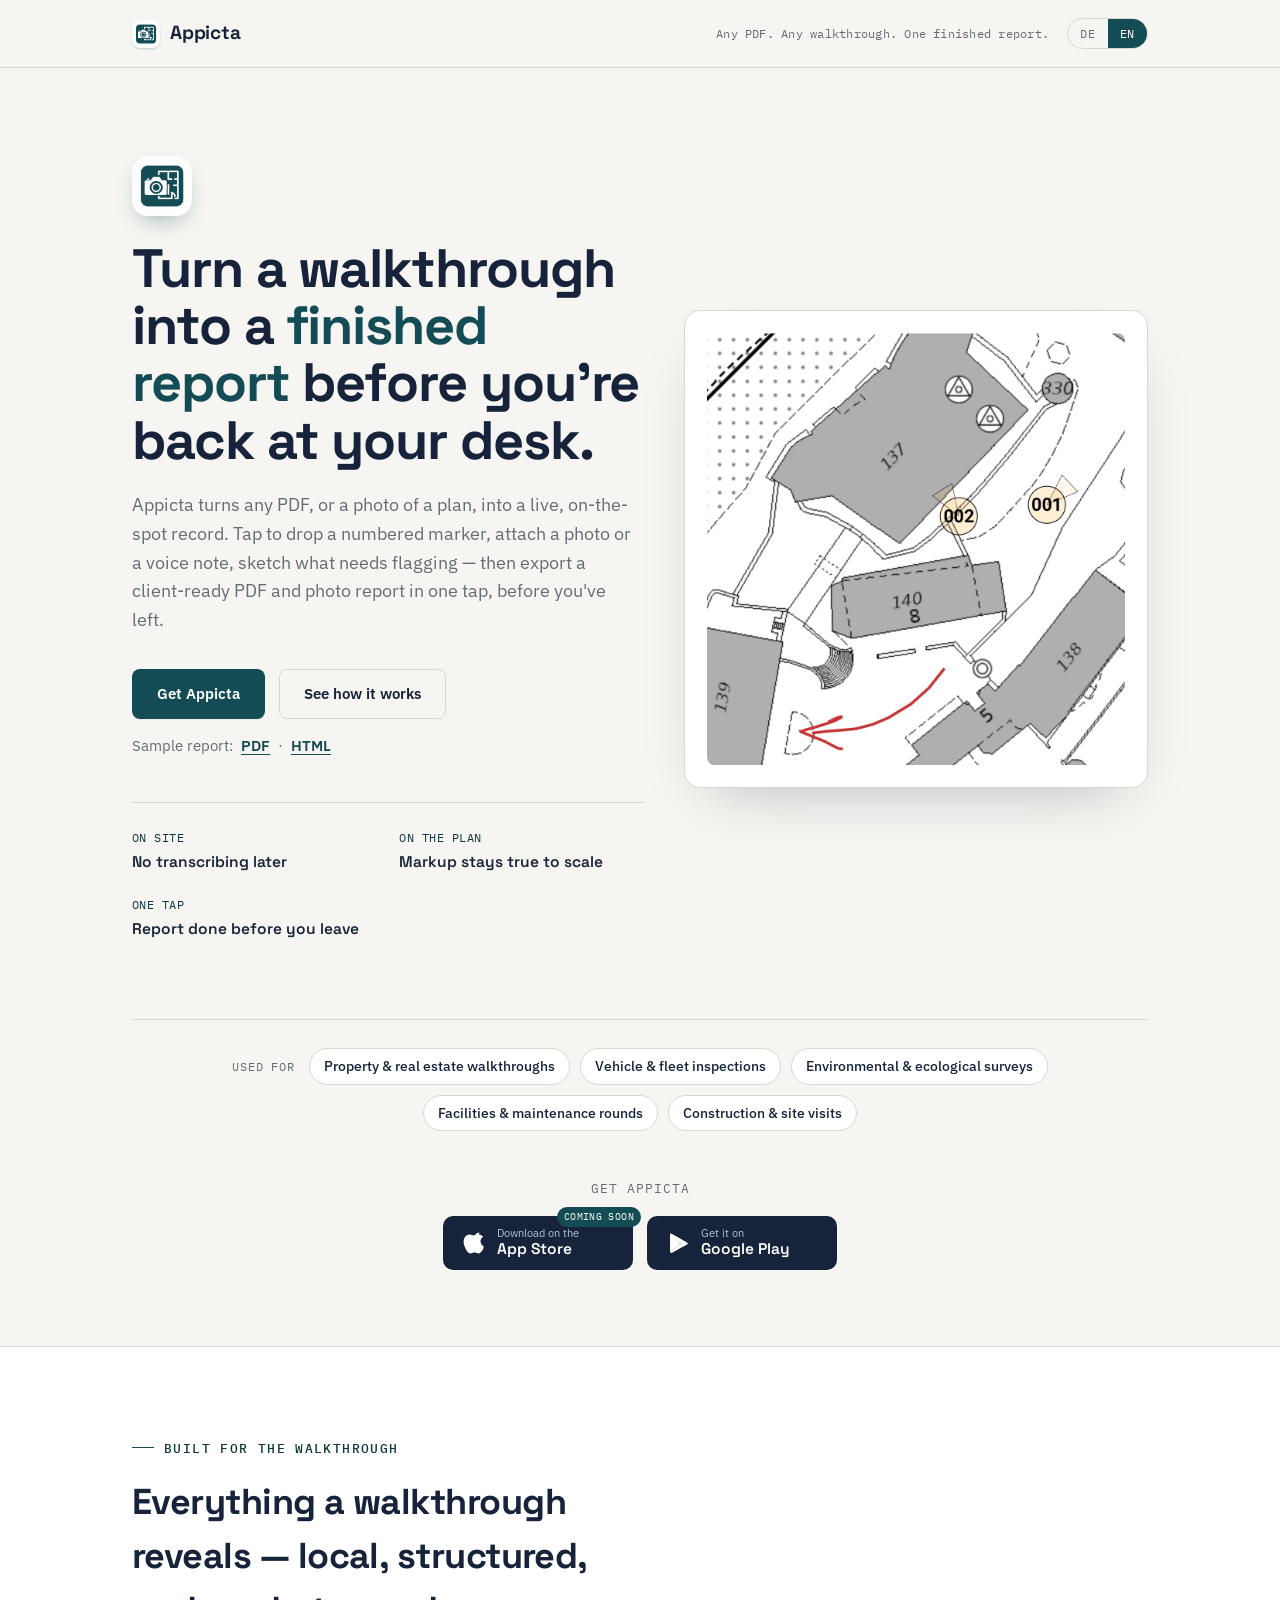
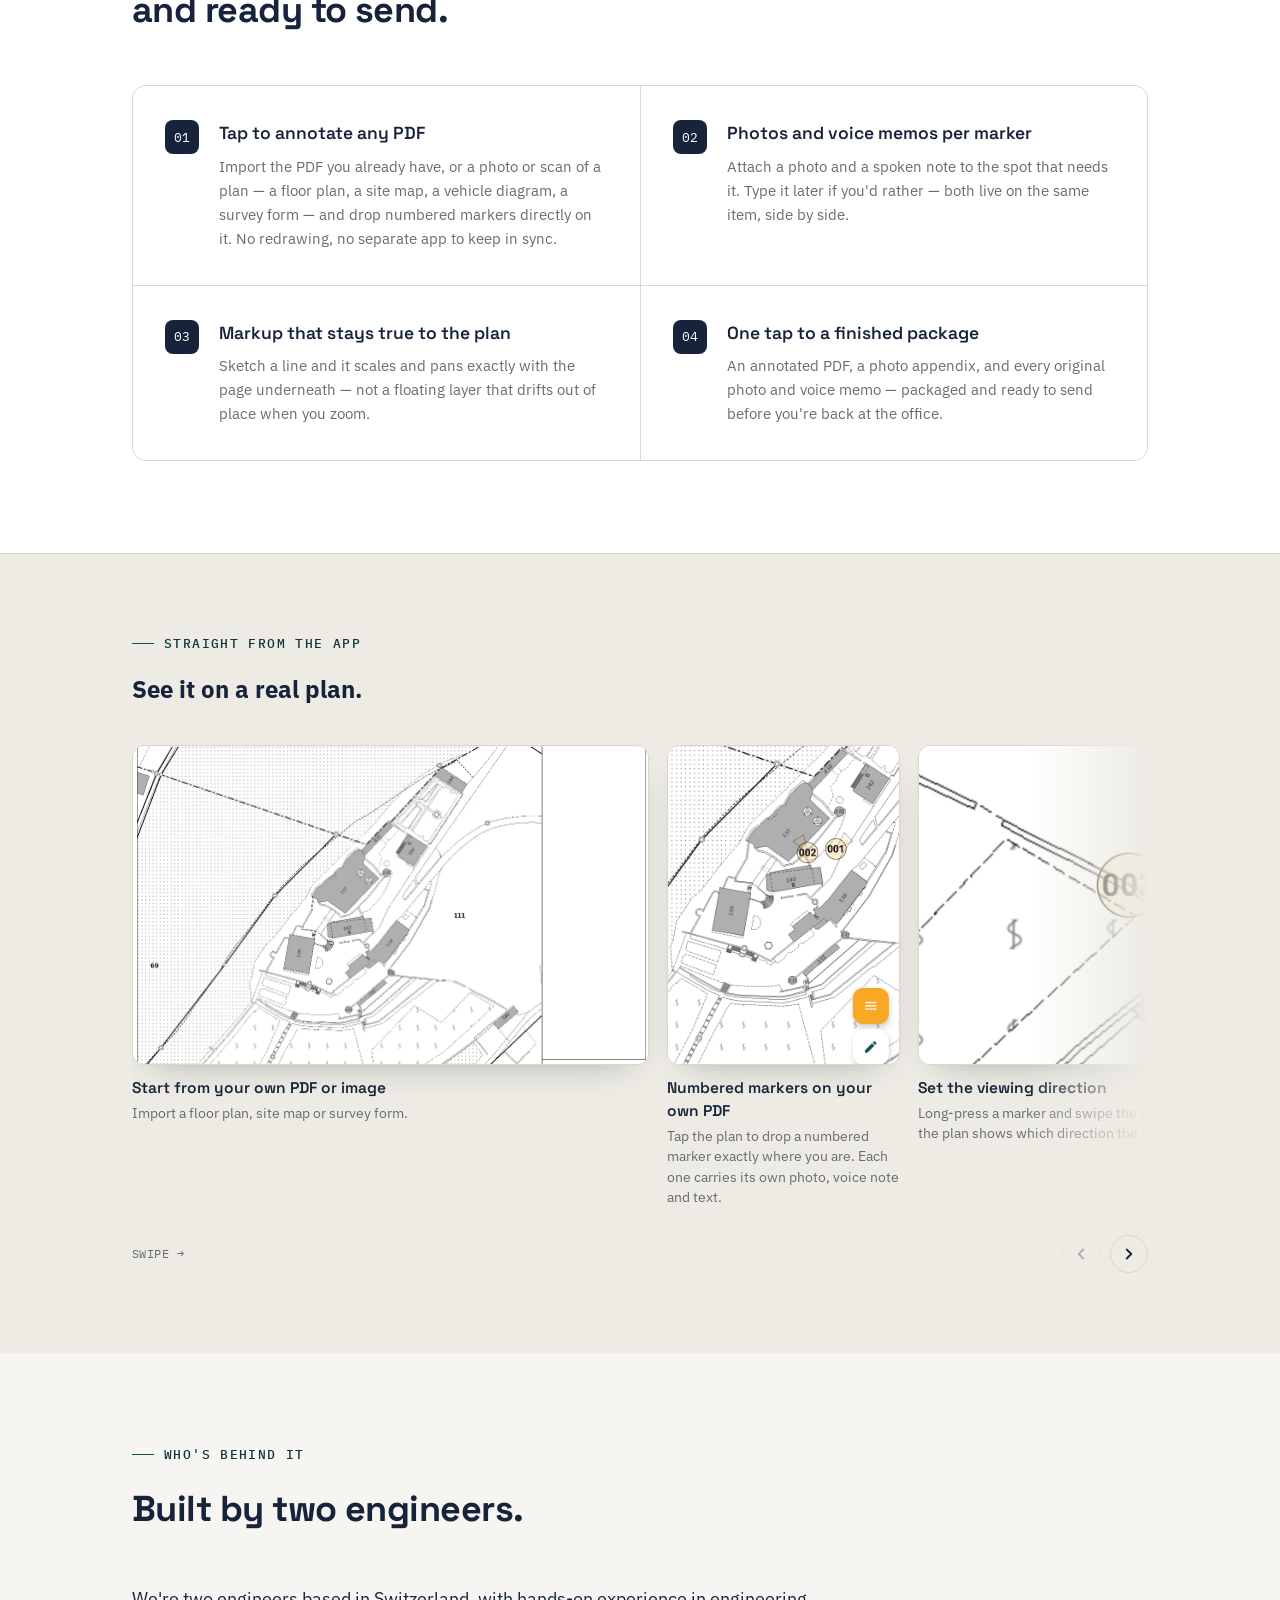
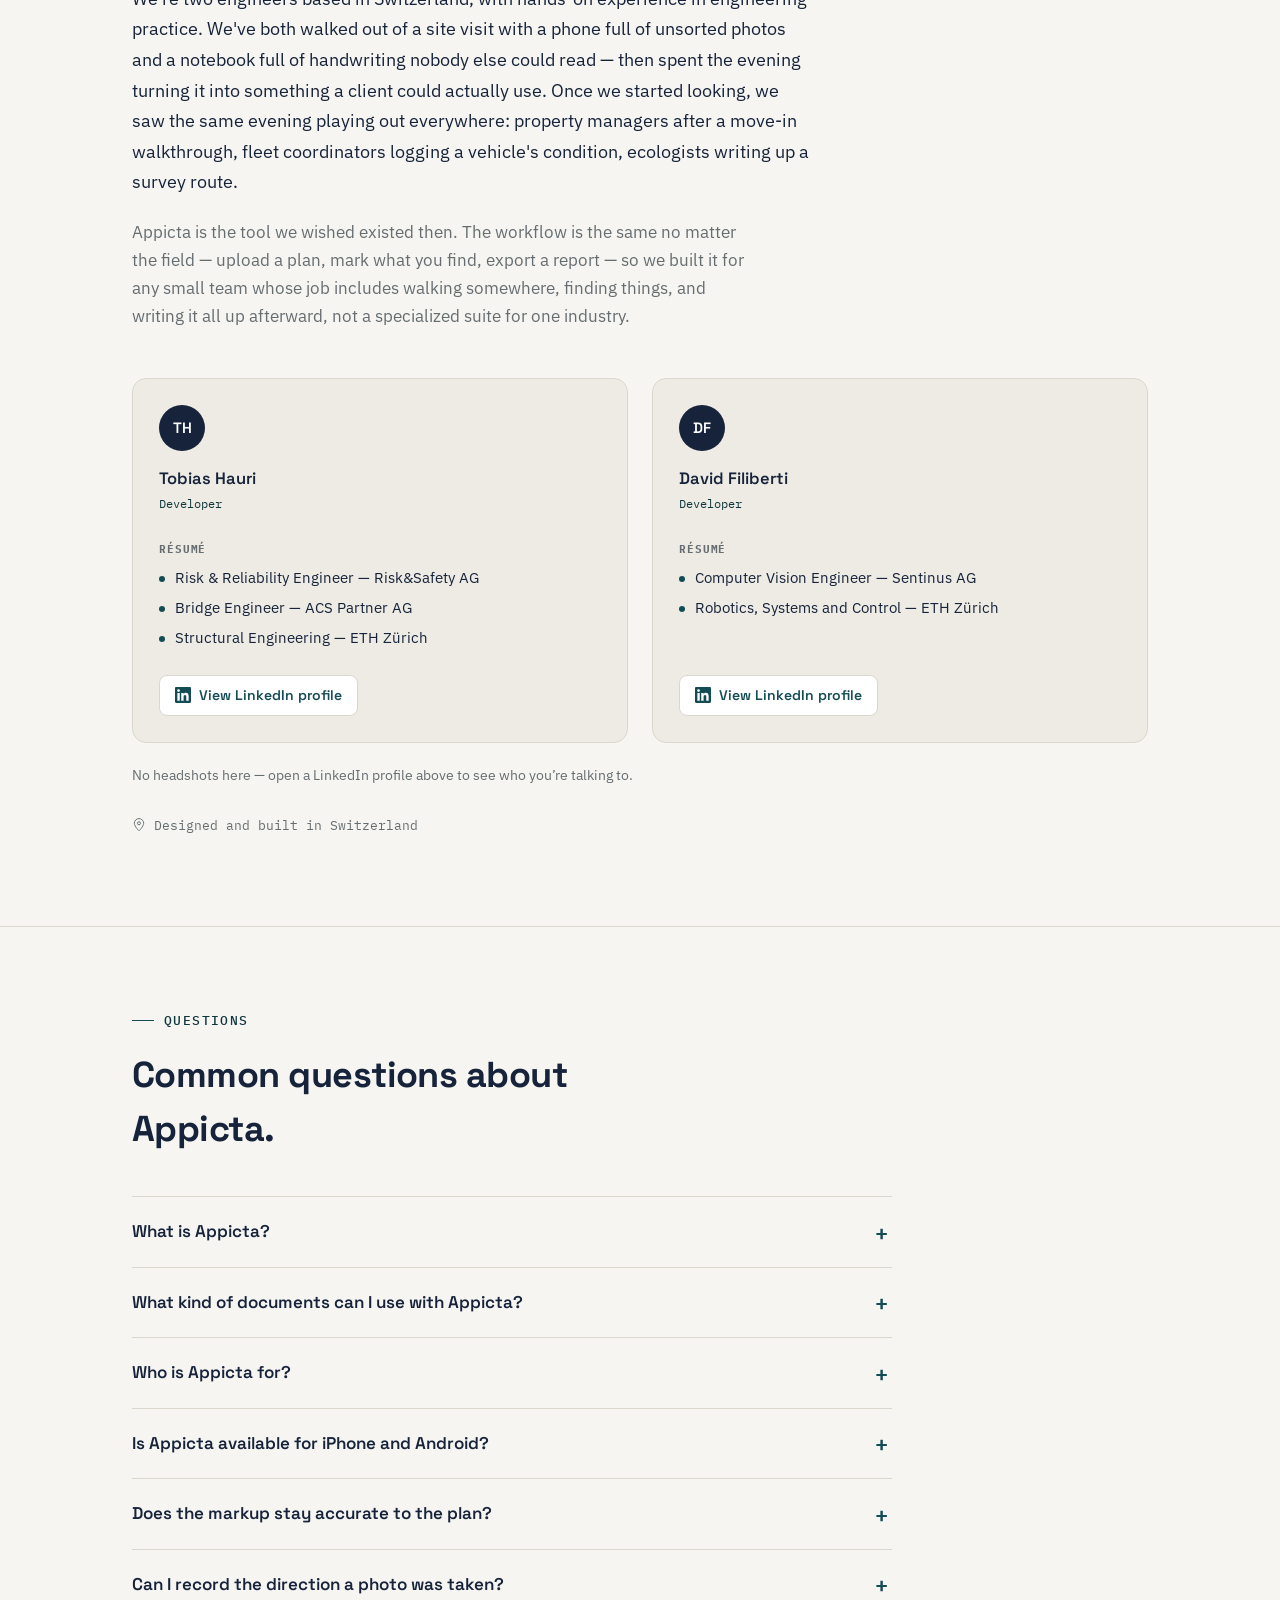
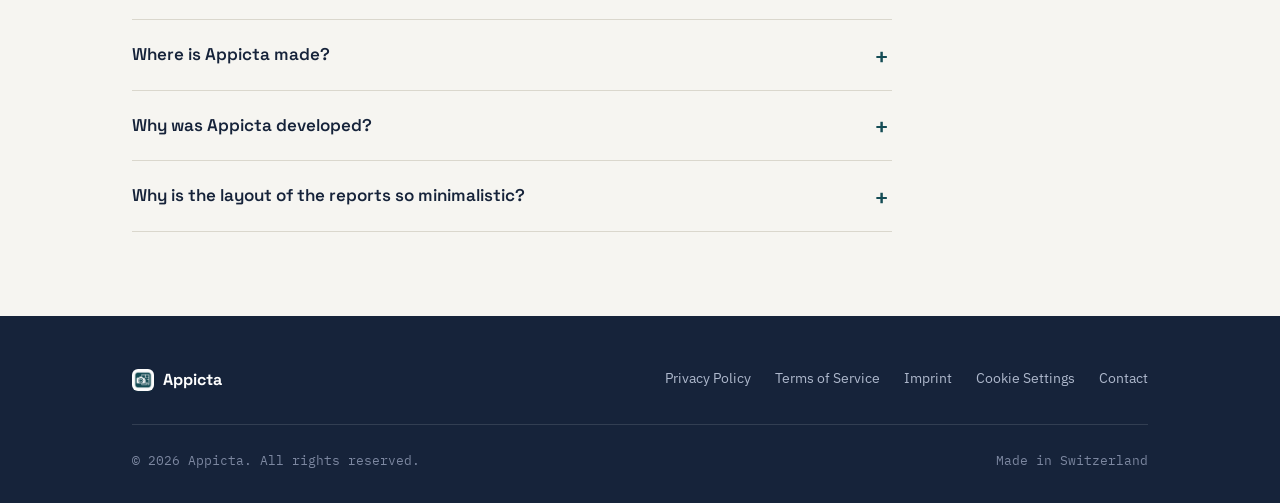
==== index.html @ 73e123cc "Use 'local' instead of 'centralized' in EN headline Co-Authored-By: Claude Sonnet 5.5 <noreply@anthr" ====
<!DOCTYPE html>
<html lang="en">
<head>
<meta charset="UTF-8">
<meta name="viewport" content="width=device-width, initial-scale=1.0">
<title>Appicta — Any PDF. Any walkthrough. One finished report.</title>
<link rel="icon" type="image/png" href="[data-uri]">
<link rel="apple-touch-icon" href="[data-uri]">
<meta name="description" content="Appicta turns any PDF, or a photo of a plan, into a live, on-the-spot record. Tap to mark, attach a photo or voice note, sketch what needs flagging, and export a client-ready report before you've left the site.">
<link rel="preconnect" href="https://fonts.googleapis.com">
<link rel="preconnect" href="https://fonts.gstatic.com" crossorigin>
<link href="https://fonts.googleapis.com/css2?family=Space+Grotesk:wght@400;500;600;700&family=IBM+Plex+Sans:wght@400;500;600;700&family=IBM+Plex+Mono:wght@400;500;600&display=swap" rel="stylesheet">
<style>
  :root {
    --ink: #16233A;
    --paper: #F6F5F1;
    --paper-dim: #EDEBE4;
    --blue: #2B4C7E;
    --marker: #144C55;
    --marker-dark: #0E363D;
    --graphite: #656D71;
    --line: #DAD7CD;
    --white: #FFFFFF;

    --font-display: 'Space Grotesk', sans-serif;
    --font-body: 'IBM Plex Sans', sans-serif;
    --font-mono: 'IBM Plex Mono', monospace;
  }

  * { margin: 0; padding: 0; box-sizing: border-box; }

  html { scroll-behavior: smooth; }

  body {
    font-family: var(--font-body);
    background: var(--paper);
    color: var(--ink);
    line-height: 1.5;
    -webkit-font-smoothing: antialiased;
  }

  img, svg { display: block; max-width: 100%; }

  a { color: inherit; }

  ::selection { background: var(--marker); color: var(--white); }

  :focus-visible {
    outline: 2px solid var(--marker);
    outline-offset: 3px;
  }

  @media (prefers-reduced-motion: reduce) {
    *, *::before, *::after {
      animation-duration: 0.01ms !important;
      animation-iteration-count: 1 !important;
      transition-duration: 0.01ms !important;
      scroll-behavior: auto !important;
    }
  }

  .wrap {
    max-width: 1080px;
    margin: 0 auto;
    padding: 0 32px;
  }

  /* ---------- Top bar ---------- */

  .topbar {
    position: sticky;
    top: 0;
    z-index: 50;
    background: rgba(246, 245, 241, 0.86);
    backdrop-filter: blur(10px);
    border-bottom: 1px solid var(--line);
  }

  .topbar-inner {
    display: flex;
    align-items: center;
    justify-content: space-between;
    padding: 18px 32px;
    max-width: 1080px;
    margin: 0 auto;
  }

  .logo {
    display: flex;
    align-items: center;
    gap: 10px;
    font-family: var(--font-display);
    font-weight: 700;
    font-size: 19px;
    letter-spacing: -0.01em;
    text-decoration: none;
    color: var(--ink);
  }

  .logo-icon {
    width: 28px;
    height: 28px;
    border-radius: 8px;
    flex-shrink: 0;
    box-shadow: 0 1px 2px rgba(20,76,85,0.25);
  }

  .topbar-tag {
    font-family: var(--font-mono);
    font-size: 12px;
    color: var(--graphite);
    letter-spacing: 0.02em;
    display: none;
  }
  @media (min-width: 640px) {
    .topbar-tag { display: block; }
  }

  /* ---------- Section scaffolding ---------- */

  section { position: relative; }

  .eyebrow {
    font-family: var(--font-mono);
    font-size: 12.5px;
    font-weight: 500;
    letter-spacing: 0.11em;
    text-transform: uppercase;
    color: var(--marker-dark);
    display: flex;
    align-items: center;
    gap: 10px;
    margin-bottom: 18px;
  }
  .eyebrow::before {
    content: '';
    width: 22px;
    height: 1px;
    background: var(--marker);
  }

  .reveal {
    opacity: 0;
    transform: translateY(16px);
    transition: opacity 0.7s cubic-bezier(.2,.7,.2,1), transform 0.7s cubic-bezier(.2,.7,.2,1);
  }
  .reveal.is-visible {
    opacity: 1;
    transform: translateY(0);
  }

  /* ---------- Hero ---------- */

  .hero {
    padding: 88px 0 72px;
    overflow: hidden;
  }

  .hero-grid {
    display: grid;
    grid-template-columns: 1fr;
    gap: 56px;
    align-items: center;
  }
  @media (min-width: 900px) {
    .hero-grid { grid-template-columns: 1.05fr 0.95fr; gap: 40px; }
  }

  .hero h1 {
    font-family: var(--font-display);
    font-weight: 700;
    font-size: clamp(34px, 5.2vw, 54px);
    line-height: 1.06;
    letter-spacing: -0.02em;
    max-width: 15ch;
  }

  .hero-icon {
    width: 60px;
    height: 60px;
    border-radius: 16px;
    box-shadow: 0 10px 22px -8px rgba(20,76,85,0.4);
    margin-bottom: 24px;
  }

  .hero h1 em {
    font-style: normal;
    color: var(--marker);
  }

  .hero p.lede {
    margin-top: 22px;
    font-size: 18px;
    line-height: 1.6;
    color: var(--graphite);
    max-width: 46ch;
  }

  .hero-ctas {
    margin-top: 34px;
    display: flex;
    flex-wrap: wrap;
    gap: 14px;
  }

  .btn {
    font-family: var(--font-body);
    font-weight: 600;
    font-size: 15px;
    padding: 13px 24px;
    border-radius: 8px;
    text-decoration: none;
    display: inline-flex;
    align-items: center;
    gap: 8px;
    transition: transform 0.15s ease, box-shadow 0.15s ease, background 0.15s ease;
    border: 1px solid transparent;
  }
  .btn-primary {
    background: var(--marker);
    color: var(--white);
    box-shadow: 0 1px 0 rgba(0,0,0,0.05);
  }
  .btn-primary:hover { background: var(--marker-dark); transform: translateY(-1px); }
  .btn-ghost {
    background: transparent;
    color: var(--ink);
    border-color: var(--line);
  }
  .btn-ghost:hover { border-color: var(--ink); transform: translateY(-1px); }
  .sample-report { margin-top: 16px; font-size: 15px; color: var(--graphite); display: flex; flex-wrap: wrap; gap: 8px; align-items: center; }
  .sample-report a { color: var(--marker); font-weight: 600; text-underline-offset: 3px; }
  .sample-report a:hover { color: var(--marker-dark); }

  .advantage-row {
    margin-top: 44px;
    display: grid;
    grid-template-columns: repeat(auto-fit, minmax(180px, 1fr));
    gap: 22px;
    border-top: 1px solid var(--line);
    padding-top: 26px;
  }
  .advantage-row dt {
    font-family: var(--font-mono);
    font-size: 12px;
    letter-spacing: 0.04em;
    color: var(--marker-dark);
    margin-bottom: 4px;
  }
  .advantage-row dd {
    font-family: var(--font-display);
    font-size: 15.5px;
    font-weight: 600;
    color: var(--ink);
  }

  /* ---------- Hero illustration ---------- */

  .plan-card {
    background: var(--white);
    border: 1px solid var(--line);
    border-radius: 16px;
    padding: 22px;
    box-shadow: 0 24px 60px -32px rgba(22,35,58,0.35);
  }
  .plan-card svg { width: 100%; height: auto; }

  .plan-line {
    stroke-dasharray: 340;
    stroke-dashoffset: 340;
    animation: draw 1.6s 0.5s cubic-bezier(.3,.8,.3,1) forwards;
  }
  @keyframes draw {
    to { stroke-dashoffset: 0; }
  }

  .plan-pin {
    opacity: 0;
    animation: pin-in 0.5s cubic-bezier(.2,1.4,.4,1) forwards;
  }
  .plan-pin.p1 { animation-delay: 0.2s; }
  .plan-pin.p2 { animation-delay: 1.5s; }
  .plan-pin.p3 { animation-delay: 1.9s; }
  @keyframes pin-in {
    from { opacity: 0; transform: translateY(-6px) scale(0.6); }
    to { opacity: 1; transform: translateY(0) scale(1); }
  }


  .plan-card .shot { display:block; width:100%; height:auto; border-radius:8px; }

  /* ---------- Gallery ---------- */
  .inapp { padding: 80px 0; background: var(--paper-dim); }
  .gallery { margin-top: 32px; }
  .g-track { display:flex; gap:18px; overflow-x:auto; scroll-snap-type:x proximity; scrollbar-width:none; padding:6px 2px 14px;
    -webkit-mask-image:linear-gradient(to right,#000 88%,transparent); mask-image:linear-gradient(to right,#000 88%,transparent); }
  .g-track.at-end { -webkit-mask-image:none; mask-image:none; }
  .g-track::-webkit-scrollbar { display:none; }
  .g-slide { flex:0 0 auto; margin:0; scroll-snap-align:start; display:flex; flex-direction:column; }
  .g-slide img { display:block; height:clamp(230px,34vw,320px); width:auto; border-radius:12px; border:1px solid var(--line); box-shadow:0 14px 34px -22px rgba(22,35,58,0.45); }
  .g-slide figcaption { width:0; min-width:100%; margin-top:12px; }
  .g-slide h3 { font-family:var(--font-display); font-size:15.5px; font-weight:600; margin-bottom:3px; }
  .g-slide p { color:var(--graphite); font-size:13.5px; line-height:1.5; }
  .g-nav { display:flex; align-items:center; gap:10px; margin-top:14px; }
  .g-hint { font-family:var(--font-mono); font-size:12px; color:var(--graphite); letter-spacing:.04em; margin-right:auto; }
  .g-btn { width:38px; height:38px; border-radius:50%; border:1px solid var(--line); background:transparent; color:var(--ink); cursor:pointer; display:flex; align-items:center; justify-content:center; }
  .g-btn:hover { background:var(--marker); color:var(--white); border-color:var(--marker); }
  .g-btn:focus-visible { outline:3px solid var(--marker); outline-offset:2px; }
  .g-btn[disabled] { opacity:0.3; pointer-events:none; }

  /* ---------- Store badges ---------- */

  /* ---------- Industries strip ---------- */

  .industries {
    padding: 6px 0 40px;
  }
  .industries-row {
    display: flex;
    flex-wrap: wrap;
    align-items: center;
    gap: 10px;
    justify-content: center;
    border-top: 1px solid var(--line);
    padding-top: 28px;
  }
  .industries-label {
    font-family: var(--font-mono);
    font-size: 12px;
    letter-spacing: 0.08em;
    text-transform: uppercase;
    color: var(--graphite);
    margin-right: 4px;
  }
  .chip {
    font-size: 13.5px;
    font-weight: 500;
    color: var(--ink);
    background: var(--white);
    border: 1px solid var(--line);
    padding: 7px 14px;
    border-radius: 999px;
    white-space: nowrap;
  }

  .stores {
    padding: 8px 0 76px;
    text-align: center;
  }
  .stores p {
    font-family: var(--font-mono);
    font-size: 12.5px;
    letter-spacing: 0.08em;
    text-transform: uppercase;
    color: var(--graphite);
    margin-bottom: 18px;
  }
  .store-row {
    display: flex;
    justify-content: center;
    flex-wrap: wrap;
    gap: 14px;
  }
  .store-badge {
    display: flex;
    align-items: center;
    gap: 10px;
    background: var(--ink);
    color: var(--white);
    padding: 11px 20px;
    border-radius: 10px;
    text-decoration: none;
    min-width: 190px;
    transition: transform 0.15s ease, background 0.15s ease;
    position: relative;
  }
  .store-badge:hover { transform: translateY(-2px); background: #223454; }
  .store-badge .glyph { flex-shrink: 0; }
  .store-badge .text-block { text-align: left; line-height: 1.15; }
  .store-badge .small { font-size: 10.5px; color: #B9C2D4; display: block; }
  .store-badge .big { font-family: var(--font-display); font-size: 15.5px; font-weight: 600; }
  .store-badge .soon {
    position: absolute;
    top: -9px;
    right: -8px;
    background: var(--marker);
    color: var(--white);
    font-family: var(--font-mono);
    font-size: 9.5px;
    letter-spacing: 0.04em;
    padding: 3px 7px;
    border-radius: 999px;
    text-transform: uppercase;
  }

  /* ---------- Features ---------- */

  .features {
    background: var(--white);
    border-top: 1px solid var(--line);
    border-bottom: 1px solid var(--line);
    padding: 92px 0;
  }

  .features h2, .about h2 {
    font-family: var(--font-display);
    font-weight: 700;
    font-size: clamp(26px, 3.4vw, 36px);
    letter-spacing: -0.015em;
    max-width: 20ch;
    margin-bottom: 48px;
  }

  .feature-grid {
    display: grid;
    grid-template-columns: 1fr;
    gap: 1px;
    background: var(--line);
    border: 1px solid var(--line);
    border-radius: 14px;
    overflow: hidden;
  }
  @media (min-width: 760px) {
    .feature-grid { grid-template-columns: 1fr 1fr; }
  }

  .feature {
    background: var(--white);
    padding: 34px 32px;
    display: flex;
    gap: 20px;
  }

  .feature-num {
    font-family: var(--font-mono);
    font-size: 13px;
    color: var(--white);
    background: var(--ink);
    width: 34px;
    height: 34px;
    border-radius: 8px;
    display: flex;
    align-items: center;
    justify-content: center;
    flex-shrink: 0;
  }

  .feature h3 {
    font-family: var(--font-display);
    font-size: 17.5px;
    font-weight: 600;
    margin-bottom: 8px;
  }
  .feature p {
    color: var(--graphite);
    font-size: 15px;
    line-height: 1.6;
  }

  /* ---------- About ---------- */

  .about {
    padding: 92px 0;
  }

  .about-lede {
    font-size: 18px;
    line-height: 1.7;
    color: var(--ink);
    max-width: 62ch;
    margin-bottom: 20px;
  }
  .about-lede + .about-lede { color: var(--graphite); font-size: 16.5px; }

  .founders {
    margin-top: 48px;
    display: grid;
    grid-template-columns: 1fr;
    gap: 24px;
  }
  @media (min-width: 640px) {
    .founders { grid-template-columns: 1fr 1fr; }
  }

  .founder-card {
    border: 1px solid var(--line);
    border-radius: 14px;
    padding: 26px;
    background: var(--paper-dim);
    display: flex;
    flex-direction: column;
  }
  .founder-avatar {
    width: 46px;
    height: 46px;
    border-radius: 50%;
    background: var(--ink);
    color: var(--white);
    font-family: var(--font-display);
    font-weight: 600;
    font-size: 15px;
    display: flex;
    align-items: center;
    justify-content: center;
    margin-bottom: 16px;
  }
  .founder-card h4 {
    font-family: var(--font-display);
    font-size: 16.5px;
    font-weight: 600;
    margin-bottom: 3px;
  }
  .founder-role {
    font-family: var(--font-mono);
    font-size: 12px;
    color: var(--marker-dark);
    margin-bottom: 12px;
    display: block;
  }
  .founder-card p.bio {
    font-size: 14.5px;
    color: var(--graphite);
    line-height: 1.6;
  }

  .location-note {
    margin-top: 30px;
    display: flex;
    align-items: center;
    gap: 8px;
    font-family: var(--font-mono);
    font-size: 12.5px;
    color: var(--graphite);
  }
  .location-note svg { flex-shrink: 0; }

  /* ---------- Footer ---------- */

  footer {
    background: var(--ink);
    color: #AEB8CC;
    padding: 52px 0 34px;
  }

  .footer-top {
    display: flex;
    flex-wrap: wrap;
    justify-content: space-between;
    gap: 28px;
    padding-bottom: 32px;
    border-bottom: 1px solid rgba(255,255,255,0.12);
  }

  .footer-logo {
    display: flex;
    align-items: center;
    gap: 9px;
    font-family: var(--font-display);
    font-weight: 700;
    font-size: 16px;
    color: var(--white);
  }
  .footer-logo .logo-icon { width: 22px; height: 22px; border-radius: 6px; }

  .footer-links {
    display: flex;
    flex-wrap: wrap;
    gap: 24px;
    font-size: 13.5px;
  }
  .footer-links a {
    text-decoration: none;
    color: #AEB8CC;
    transition: color 0.15s ease;
  }
  .footer-links a:hover { color: var(--white); }

  .footer-bottom {
    margin-top: 26px;
    display: flex;
    flex-wrap: wrap;
    justify-content: space-between;
    gap: 12px;
    font-size: 12.5px;
    color: #7C87A0;
    font-family: var(--font-mono);
  }

  /* ---------- Skip link (Accessibility / SEO) ---------- */
  .skip-link {
    position: absolute;
    left: -9999px;
    top: 0;
    background: var(--ink);
    color: var(--white);
    padding: 10px 16px;
    border-radius: 8px;
    z-index: 100;
    text-decoration: none;
    font-weight: 600;
  }
  .skip-link:focus {
    left: 12px;
    top: 12px;
  }

  /* ---------- FAQ ---------- */
  .faq {
    padding: 84px 0;
    border-top: 1px solid var(--line);
  }
  .faq h2 {
    font-family: var(--font-display);
    font-weight: 700;
    font-size: clamp(26px, 3.4vw, 36px);
    letter-spacing: -0.015em;
    max-width: 20ch;
    margin-bottom: 40px;
  }
  .faq-list {
    max-width: 760px;
    border-top: 1px solid var(--line);
  }
  .faq-item {
    border-bottom: 1px solid var(--line);
  }
  .faq-item summary {
    list-style: none;
    cursor: pointer;
    padding: 22px 40px 22px 0;
    position: relative;
    font-family: var(--font-display);
    font-weight: 600;
    font-size: 17px;
    color: var(--ink);
  }
  .faq-item summary::-webkit-details-marker { display: none; }
  .faq-item summary::after {
    content: "+";
    position: absolute;
    right: 4px;
    top: 50%;
    transform: translateY(-50%);
    font-family: var(--font-mono);
    font-size: 22px;
    color: var(--marker);
    transition: transform 0.2s ease;
  }
  .faq-item[open] summary::after { content: "\2212"; }
  .faq-item p {
    padding: 0 0 24px;
    color: var(--graphite);
    font-size: 16px;
    line-height: 1.7;
    max-width: 66ch;
  }

  /* ---------- Kleine Bildschirme: Innenabstaende verringern ---------- */
  @media (max-width: 520px) {
    .wrap { padding: 0 20px; }
    .topbar-inner { padding: 16px 20px; }
  }

  /* ---------- Overflow-Schutz ---------- */
  html, body { overflow-x: hidden; }


  /* ---------- Founder resume ---------- */
  .resume { margin-top: 16px; }
  .resume h5 {
    font-family: var(--font-mono);
    font-size: 11px;
    letter-spacing: 0.08em;
    text-transform: uppercase;
    color: var(--graphite);
    margin-bottom: 10px;
  }
  .resume ul { list-style: none; }
  .resume li {
    font-size: 14.5px;
    color: var(--ink);
    line-height: 1.5;
    padding-left: 16px;
    position: relative;
    margin-bottom: 8px;
  }
  .resume li::before {
    content: "";
    position: absolute;
    left: 0;
    top: 9px;
    width: 6px;
    height: 6px;
    border-radius: 50%;
    background: var(--marker);
  }
  .resume li.placeholder { color: #9AA0A6; font-style: italic; }
  .founder-links { margin-top: auto; padding-top: 18px; }
  .linkedin-link {
    display: inline-flex;
    align-items: center;
    gap: 8px;
    font-family: var(--font-display);
    font-weight: 600;
    font-size: 14px;
    color: var(--marker);
    text-decoration: none;
    border: 1px solid var(--line);
    padding: 9px 15px;
    border-radius: 8px;
    background: var(--white);
    transition: border-color 0.15s ease, transform 0.15s ease;
  }
  .linkedin-link:hover { border-color: var(--marker); transform: translateY(-1px); }
  .founders-note {
    margin-top: 22px;
    font-size: 14px;
    color: var(--graphite);
  }


  /* ---------- Privacy policy modal ---------- */
  .privacy-modal {
    width: min(760px, 92vw);
    max-height: 86vh;
    padding: 0;
    border: none;
    border-radius: 16px;
    background: var(--white);
    color: var(--ink);
    box-shadow: 0 30px 80px rgba(16, 24, 40, 0.28);
    overflow: hidden;
  }
  .privacy-modal::backdrop { background: rgba(16, 24, 40, 0.55); }
  .privacy-modal-head {
    position: sticky;
    top: 0;
    display: flex;
    align-items: center;
    justify-content: space-between;
    gap: 16px;
    padding: 20px 24px;
    background: var(--white);
    border-bottom: 1px solid var(--line);
  }
  .privacy-modal-head h2 {
    font-family: var(--font-display);
    font-weight: 700;
    font-size: 19px;
    letter-spacing: -0.01em;
  }
  .privacy-close {
    flex-shrink: 0;
    width: 36px;
    height: 36px;
    border: 1px solid var(--line);
    border-radius: 8px;
    background: var(--white);
    font-size: 22px;
    line-height: 1;
    color: var(--graphite);
    cursor: pointer;
  }
  .privacy-close:hover { border-color: var(--marker); color: var(--ink); }
  .privacy-modal-body {
    padding: 8px 24px 28px;
    overflow-y: auto;
    max-height: calc(86vh - 78px);
  }
  .policy { font-size: 15px; line-height: 1.65; color: var(--graphite); }
  .policy h3 {
    font-family: var(--font-display);
    font-weight: 700;
    font-size: 17px;
    color: var(--ink);
    margin: 26px 0 8px;
  }
  .policy h4 {
    font-family: var(--font-display);
    font-weight: 600;
    font-size: 15px;
    color: var(--ink);
    margin: 16px 0 6px;
  }
  .policy p { margin-bottom: 10px; }
  .policy ul { margin: 0 0 12px; padding-left: 20px; list-style: disc; }
  .policy li { margin-bottom: 5px; }
  .policy a { color: var(--marker); }
  .policy-updated { font-family: var(--font-mono); font-size: 12px; color: #7C87A0; }
  .policy-callout {
    background: #F1F5F4;
    border-left: 3px solid var(--brand, #144C55);
    padding: 12px 14px;
    border-radius: 8px;
  }
  .policy-checks { list-style: none; padding-left: 0; }
  .policy-checks li { position: relative; padding-left: 26px; }
  .policy-checks li::before {
    content: "\2713";
    position: absolute;
    left: 0;
    top: 0;
    color: var(--brand, #144C55);
    font-weight: 700;
  }
  .policy-sign { margin-top: 18px; font-style: italic; color: var(--ink); }
  @media (max-width: 520px) {
    .privacy-modal-head h2 { font-size: 16px; }
    .privacy-modal-body { padding: 8px 18px 22px; }
  }


  /* ---------- Language toggle ---------- */
  .topbar-right { display:flex; align-items:center; gap:18px; }
  .lang-toggle { display:inline-flex; border:1px solid var(--line); border-radius:999px; overflow:hidden; }
  .lang-toggle button { font-family:var(--font-mono); font-size:12px; letter-spacing:.06em; padding:7px 12px; border:0; background:transparent; color:var(--graphite); cursor:pointer; }
  .lang-toggle button:hover { color:var(--ink); }
  .lang-toggle button[aria-pressed="true"] { background:var(--marker); color:var(--white); }
  .lang-toggle button:focus-visible { outline:3px solid var(--marker); outline-offset:-3px; }
  [hidden] { display:none !important; }
</style>
<!-- ==== SEO / Canonical ==== -->
<!-- WICHTIG: Domain unten ueberall durch die echte Domain ersetzen -->
<link rel="canonical" href="https://www.appicta.com/">
<meta name="robots" content="index, follow, max-image-preview:large, max-snippet:-1, max-video-preview:-1">
<meta name="keywords" content="site inspection app, PDF annotation, walkthrough report, floor plan markup, property inspection, vehicle inspection, ecological survey, facilities inspection, construction site report">
<meta name="author" content="Appicta">
<meta name="theme-color" content="#144C55">

<!-- ==== Open Graph (Facebook, LinkedIn, WhatsApp, iMessage) ==== -->
<meta property="og:type" content="website">
<meta property="og:site_name" content="Appicta">
<meta property="og:title" content="Appicta — Any PDF. Any walkthrough. One finished report.">
<meta property="og:description" content="Appicta turns any PDF, or a photo of a plan, into a live, on-the-spot record. Tap to mark, attach a photo or voice note, sketch what needs flagging, and export a client-ready report before you've left the site.">
<meta property="og:url" content="https://www.appicta.com/">
<meta property="og:locale" content="en">
<!-- Echtes Teaser-Bild 1200x630 px unter /og-image.png ablegen und Domain anpassen -->
<meta property="og:image" content="https://www.appicta.com/og-image.png">
<meta property="og:image:width" content="1200">
<meta property="og:image:height" content="630">
<meta property="og:image:alt" content="Appicta — turn a walkthrough into a finished report.">

<!-- ==== Twitter / X ==== -->
<meta name="twitter:card" content="summary_large_image">
<meta name="twitter:title" content="Appicta — Any PDF. Any walkthrough. One finished report.">
<meta name="twitter:description" content="Turn any PDF into a live, on-the-spot record. Mark, attach photos and voice notes, sketch, and export a client-ready report before you leave the site.">
<meta name="twitter:image" content="https://www.appicta.com/og-image.png">
<meta name="twitter:image:alt" content="Appicta — turn a walkthrough into a finished report.">

<!-- ==== Structured data (Google Rich Results + AI-Antwortmaschinen) ==== -->
<script type="application/ld+json">
{
  "@context": "https://schema.org",
  "@graph": [
    {
      "@type": "Organization",
      "@id": "https://www.appicta.com/#organization",
      "name": "Appicta",
      "url": "https://www.appicta.com/",
      "description": "Appicta is a mobile app that turns any PDF, or an image of a plan, into a live, on-the-spot inspection record and exports a client-ready report on site.",
      "foundingLocation": {
        "@type": "Place",
        "address": { "@type": "PostalAddress", "addressCountry": "CH" }
      },
      "areaServed": "Worldwide",
      "founder": [
        { "@type": "Person", "name": "Tobias Hauri", "jobTitle": "Developer", "sameAs": "https://www.linkedin.com/in/tobias-h-b0b5a01b9/" },
        { "@type": "Person", "name": "David Filiberti", "jobTitle": "Developer", "sameAs": "https://www.linkedin.com/in/david-filiberti-50a7b71b7/" }
      ]
    },
    {
      "@type": "WebSite",
      "@id": "https://www.appicta.com/#website",
      "url": "https://www.appicta.com/",
      "name": "Appicta",
      "publisher": { "@id": "https://www.appicta.com/#organization" },
      "inLanguage": "en"
    },
    {
      "@type": "SoftwareApplication",
      "@id": "https://www.appicta.com/#app",
      "name": "Appicta",
      "operatingSystem": "iOS, Android",
      "applicationCategory": "BusinessApplication",
      "applicationSubCategory": "Field inspection and reporting",
      "description": "Import any PDF plan, drop numbered markers, attach photos and voice notes, sketch to scale, and export an annotated PDF and photo report in one tap — on site, before you leave.",
      "featureList": [
        "Annotate any PDF with numbered markers",
        "Attach a photo and a voice note to each marker",
        "Sketch markup that scales and pans with the plan",
        "Export an annotated PDF, photo appendix, and original media in one tap"
      ],
      "publisher": { "@id": "https://www.appicta.com/#organization" },
      "offers": {
        "@type": "Offer",
        "price": "0",
        "priceCurrency": "USD",
        "availability": "https://schema.org/PreOrder"
      }
    },
    {
      "@type": "FAQPage",
      "@id": "https://www.appicta.com/#faq",
      "mainEntity": [
        {
          "@type": "Question",
          "name": "What is Appicta?",
          "acceptedAnswer": {
            "@type": "Answer",
            "text": "Appicta is a mobile app that turns any PDF, or an image of a plan, into a live, on-the-spot inspection record. You import a plan, drop numbered markers on it, attach photos and voice notes, sketch what needs flagging, and export a client-ready PDF and photo report in one tap — before you leave the site."
          }
        },
        {
          "@type": "Question",
          "name": "What kind of documents can I use with Appicta?",
          "acceptedAnswer": {
            "@type": "Answer",
            "text": "Any PDF you already have: a floor plan, a site map, a vehicle diagram, or a survey form. There is no redrawing and no separate app to keep in sync — you annotate directly on the PDF. You can also import images, such as photos or scans of a plan; Appicta converts them into a PDF to annotate."
          }
        },
        {
          "@type": "Question",
          "name": "Who is Appicta for?",
          "acceptedAnswer": {
            "@type": "Answer",
            "text": "Any small team whose work involves walking a site, finding things, and writing them up afterward — including property and real estate walkthroughs, vehicle and fleet inspections, environmental and ecological surveys, facilities and maintenance rounds, and construction site visits."
          }
        },
        {
          "@type": "Question",
          "name": "Is Appicta available for iPhone and Android?",
          "acceptedAnswer": {
            "@type": "Answer",
            "text": "Appicta is available now on Google Play for Android. The iOS version for iPhone is coming soon to the Apple App Store."
          }
        },
        {
          "@type": "Question",
          "name": "Does the markup stay accurate to the plan?",
          "acceptedAnswer": {
            "@type": "Answer",
            "text": "Yes. Sketches and markers scale and pan exactly with the page underneath, so they stay true to the plan instead of drifting out of place when you zoom."
          }
        },
        {
          "@type": "Question",
          "name": "Can I record the direction a photo was taken?",
          "acceptedAnswer": {
            "@type": "Answer",
            "text": "Yes. Long-press a marker and swipe in the direction the shot was taken; Appicta captures that heading and shows it on the annotation, so each photo in the report records which way it was facing."
          }
        },
        {
          "@type": "Question",
          "name": "Where is Appicta made?",
          "acceptedAnswer": {
            "@type": "Answer",
            "text": "Appicta is designed and built in Switzerland by two engineers with hands-on field experience."
          }
        },
        {
          "@type": "Question",
          "name": "Why was Appicta developed?",
          "acceptedAnswer": {
            "@type": "Answer",
            "text": "Most inspection software tries to be a whole platform, and you pay for that complexity. We built Appicta to do one job well: capture on a plan, export a report, and keep your data on your phone. Fewer features, a simpler tool, and a fair price."
          }
        },
        {
          "@type": "Question",
          "name": "Why is the layout of the reports so minimalistic?",
          "acceptedAnswer": {
            "@type": "Answer",
            "text": "Because this solution is lean and efficient. As most professionals use AI tools today, the copy-and-paste work to transform the Appicta output into corporate design (CD) templates is done in minutes."
          }
        }
      ]
    }
  ]
}
</script>

</head>
<body>
<a class="skip-link" href="#top" data-i18n="t1">Skip to content</a>


<div class="topbar">
  <div class="topbar-inner">
    <a href="#top" class="logo">
      <img src="[data-uri]" alt="" class="logo-icon">
      Appicta
    </a>
    <div class="topbar-right">
    <span class="topbar-tag" data-i18n="t2">Any PDF. Any walkthrough. One finished report.</span>
    <div class="lang-toggle" role="group" aria-label="Language / Sprache"><button type="button" data-lang="de" lang="de" aria-pressed="false">DE</button><button type="button" data-lang="en" lang="en" aria-pressed="false">EN</button></div>
  </div>
  </div>
</div>

<main id="top">

  <!-- HERO -->
  <section class="hero">
    <div class="wrap hero-grid">
      <div>
        <img src="[data-uri]" alt="Appicta app icon" data-i18n-alt="a93" class="hero-icon reveal">
        <h1 class="reveal" data-i18n="t3">Turn a walkthrough into a <em>finished report</em> before you're back at your desk.</h1>
        <p class="lede reveal" data-i18n="t4">Appicta turns any PDF, or a photo of a plan, into a live, on-the-spot record. Tap to drop a numbered marker, attach a photo or a voice note, sketch what needs flagging — then export a client-ready PDF and photo report in one tap, before you've left.</p>

        <div class="hero-ctas reveal">
          <a href="#download" class="btn btn-primary" data-i18n="t5">Get Appicta</a>
          <a href="#features" class="btn btn-ghost" data-i18n="t6">See how it works</a>
        </div>
        <p class="sample-report reveal">
          <span data-i18n="t114">Sample report:</span>
          <a href="sample-report.pdf" target="_blank" rel="noopener" aria-label="Open sample report as PDF (opens in a new tab)" data-i18n-aria-label="a112b">PDF</a>
          <span aria-hidden="true">&middot;</span>
          <a href="sample-report.html" target="_blank" rel="noopener" aria-label="Open sample report as HTML (opens in a new tab)" data-i18n-aria-label="a113b">HTML</a>
        </p>

        <dl class="advantage-row reveal">
          <div>
            <dt data-i18n="t7">ON SITE</dt>
            <dd data-i18n="t8">No transcribing later</dd>
          </div>
          <div>
            <dt data-i18n="t9">ON THE PLAN</dt>
            <dd data-i18n="t10">Markup stays true to scale</dd>
          </div>
          <div>
            <dt data-i18n="t11">ONE TAP</dt>
            <dd data-i18n="t12">Report done before you leave</dd>
          </div>
        </dl>
      </div>

      <div class="plan-card reveal">
        <img src="[data-uri]" width="1080" height="1118" alt="Appicta on a site plan: numbered markers 001 and 002 with viewing-direction cones, and a red hand-drawn arrow" data-i18n-alt="a94" class="shot">
      </div>
    </div>
  </section>

  <!-- INDUSTRIES -->
  <section class="industries">
    <div class="wrap">
      <div class="industries-row reveal">
        <span class="industries-label" data-i18n="t13">Used for</span>
        <span class="chip" data-i18n="t14">Property &amp; real estate walkthroughs</span>
        <span class="chip" data-i18n="t15">Vehicle &amp; fleet inspections</span>
        <span class="chip" data-i18n="t16">Environmental &amp; ecological surveys</span>
        <span class="chip" data-i18n="t17">Facilities &amp; maintenance rounds</span>
        <span class="chip" data-i18n="t18">Construction &amp; site visits</span>
      </div>
    </div>
  </section>

  <!-- STORE BADGES -->
  <section class="stores" id="download">
    <div class="wrap">
      <p data-i18n="t19">Get Appicta</p>
      <div class="store-row reveal">
        <a href="#" class="store-badge" aria-label="Coming soon on the App Store" data-i18n-aria-label="a95">
          <span class="soon" data-i18n="t20">Coming soon</span>
          <svg class="glyph" width="24" height="24" viewBox="0 0 24 24" fill="none" xmlns="http://www.w3.org/2000/svg" aria-hidden="true">
            <path d="M16.365 1.43c0 1.14-.416 2.19-1.24 3.03-.998 1.02-2.19 1.6-3.47 1.5-.05-1.1.42-2.24 1.23-3.03.85-.85 2.28-1.47 3.42-1.5.02.01 0-.005.06 0zM20.5 17.24c-.34.79-.75 1.53-1.24 2.24-.68.99-1.24 1.68-1.66 2.06-.66.65-1.36.98-2.11.99-.54 0-1.2-.15-1.95-.47-.75-.31-1.44-.47-2.07-.47-.66 0-1.36.16-2.13.47-.77.32-1.39.49-1.87.5-.72.03-1.44-.32-2.16-1.02-.46-.42-1.05-1.13-1.76-2.15-.77-1.1-1.4-2.37-1.9-3.83C.87 13.55.6 12.09.6 10.68c0-1.62.35-3.01 1.05-4.19a6.18 6.18 0 0 1 2.19-2.23 5.9 5.9 0 0 1 2.97-.84c.58 0 1.34.18 2.29.53.94.35 1.55.53 1.81.53.2 0 .88-.21 2.02-.62 1.08-.38 1.99-.54 2.73-.48 2.02.16 3.54.96 4.55 2.4-1.8 1.09-2.7 2.62-2.68 4.58.02 1.53.58 2.8 1.68 3.8.5.47 1.06.84 1.68 1.1-.13.4-.27.78-.42 1.16z" fill="#fff"/>
          </svg>
          <span class="text-block">
            <span class="small" data-i18n="t21">Download on the</span>
            <span class="big">App Store</span>
          </span>
        </a>

        <a href="https://play.google.com/store/apps/details?id=com.pic2plan.app&amp;hl=de_CH" class="store-badge" target="_blank" rel="noopener" aria-label="Get Appicta on Google Play" data-i18n-aria-label="a96">
          <svg class="glyph" width="24" height="24" viewBox="0 0 24 24" fill="none" xmlns="http://www.w3.org/2000/svg" aria-hidden="true">
            <path d="M3.6 2.3c-.35.36-.55.9-.55 1.6v16.2c0 .7.2 1.24.56 1.6l.1.08L13 12.5v-.1L3.7 2.22l-.1.08z" fill="#fff"/>
            <path d="M16.15 15.65l-3.16-3.16v-.1l3.16-3.16.07.04 3.74 2.13c1.07.6 1.07 1.6 0 2.2l-3.74 2.13-.07-.08z" fill="#fff"/>
            <path d="M16.22 15.6 12.99 12.4 3.6 21.8c.35.37.93.42 1.58.05l11.04-6.26" fill="#fff"/>
            <path d="M16.22 9.2 5.18 2.95c-.65-.37-1.23-.32-1.58.05l9.39 9.4 3.23-3.2z" fill="#fff"/>
          </svg>
          <span class="text-block">
            <span class="small" data-i18n="t22">Get it on</span>
            <span class="big">Google Play</span>
          </span>
        </a>
      </div>
    </div>
  </section>

  <!-- FEATURES -->
  <section class="features" id="features">
    <div class="wrap">
      <div class="eyebrow reveal" data-i18n="t23">Built for the walkthrough</div>
      <h2 class="reveal" data-i18n="t24">Everything a walkthrough reveals — local, structured, and ready to send.</h2>

      <div class="feature-grid">
        <div class="feature reveal">
          <span class="feature-num">01</span>
          <div>
            <h3 data-i18n="t25">Tap to annotate any PDF</h3>
            <p data-i18n="t26">Import the PDF you already have, or a photo or scan of a plan — a floor plan, a site map, a vehicle diagram, a survey form — and drop numbered markers directly on it. No redrawing, no separate app to keep in sync.</p>
          </div>
        </div>
        <div class="feature reveal">
          <span class="feature-num">02</span>
          <div>
            <h3 data-i18n="t27">Photos and voice memos per marker</h3>
            <p data-i18n="t28">Attach a photo and a spoken note to the spot that needs it. Type it later if you'd rather — both live on the same item, side by side.</p>
          </div>
        </div>
        <div class="feature reveal">
          <span class="feature-num">03</span>
          <div>
            <h3 data-i18n="t29">Markup that stays true to the plan</h3>
            <p data-i18n="t30">Sketch a line and it scales and pans exactly with the page underneath — not a floating layer that drifts out of place when you zoom.</p>
          </div>
        </div>
        <div class="feature reveal">
          <span class="feature-num">04</span>
          <div>
            <h3 data-i18n="t31">One tap to a finished package</h3>
            <p data-i18n="t32">An annotated PDF, a photo appendix, and every original photo and voice memo — packaged and ready to send before you're back at the office.</p>
          </div>
        </div>
      </div>
    </div>
  </section>

  <!-- IN THE APP -->
  <section class="inapp" id="in-the-app">
    <div class="wrap">
      <div class="eyebrow reveal" data-i18n="t33">Straight from the app</div>
      <h2 class="reveal" data-i18n="t34">See it on a real plan.</h2>
      <div class="gallery reveal" role="region" aria-roledescription="carousel" aria-label="Appicta screenshots" data-i18n-aria-label="a97">
        <div class="g-track" id="gTrack" tabindex="0">
          <figure class="g-slide"><img src="[data-uri]" width="1036" height="640" loading="lazy" alt="Appicta with an imported site plan before any markers are set" data-i18n-alt="a100"><figcaption><h3 data-i18n="t35">Start from your own PDF or image</h3><p data-i18n="t36">Import a floor plan, site map or survey form.</p></figcaption></figure>
          <figure class="g-slide"><img src="[data-uri]" width="1080" height="1488" loading="lazy" alt="Overview of a site plan with numbered markers 001 and 002" data-i18n-alt="a101"><figcaption><h3 data-i18n="t37">Numbered markers on your own PDF</h3><p data-i18n="t38">Tap the plan to drop a numbered marker exactly where you are. Each one carries its own photo, voice note and text.</p></figcaption></figure>
          <figure class="g-slide"><img src="[data-uri]" width="1030" height="720" loading="lazy" alt="Zoomed view of marker 003 with a translucent cone showing the photo direction" data-i18n-alt="a102"><figcaption><h3 data-i18n="t39">Set the viewing direction</h3><p data-i18n="t40">Long-press a marker and swipe the way you were facing. The cone on the plan shows which direction the photo was taken.</p></figcaption></figure>
          <figure class="g-slide"><img src="[data-uri]" width="1080" height="770" loading="lazy" alt="Red hand-drawn arrow on the plan pointing to a text label reading entrance" data-i18n-alt="a103"><figcaption><h3 data-i18n="t41">Draw and label on the plan</h3><p data-i18n="t42">Sketch a line or add a text note wherever it matters. It stays locked to the plan when you zoom and pan.</p></figcaption></figure>
          <figure class="g-slide"><img src="[data-uri]" width="555" height="720" loading="lazy" alt="Drawing toolbar with pen, eraser, shapes and hand tools below a plan with markers and sketches" data-i18n-alt="a104"><figcaption><h3 data-i18n="t43">Pen, eraser, shapes</h3><p data-i18n="t44">Pick a tool and mark up the plan.</p></figcaption></figure>
          <figure class="g-slide"><img src="[data-uri]" width="462" height="720" loading="lazy" alt="Plan with numbered markers, a red arrow and green hand-drawn tree outlines" data-i18n-alt="a105"><figcaption><h3 data-i18n="t45">Sketch as you go</h3><p data-i18n="t46">Flag trees, areas or routes.</p></figcaption></figure>
          <figure class="g-slide"><img src="[data-uri]" width="462" height="720" loading="lazy" alt="Plan with markers 001 to 003, a red arrow and green sketched trees" data-i18n-alt="a106"><figcaption><h3 data-i18n="t47">Markers and sketches</h3><p data-i18n="t48">Everything stays on the same plan.</p></figcaption></figure>
          <figure class="g-slide"><img src="[data-uri]" width="588" height="720" loading="lazy" alt="Export dialog with Layout Properties, Export Options, Export Preview and Export" data-i18n-alt="a107"><figcaption><h3 data-i18n="t49">Export in one tap</h3><p data-i18n="t50">Adjust the layout or preview first.</p></figcaption></figure>
          <figure class="g-slide"><img src="[data-uri]" width="524" height="720" loading="lazy" alt="Export options with checkboxes for combined PDF, compressed PDF, original photos, voice memos and HTML report" data-i18n-alt="a108"><figcaption><h3 data-i18n="t51">Choose what to export</h3><p data-i18n="t52">PDF, photos, voice memos and an HTML report.</p></figcaption></figure>
        </div>
        <div class="g-nav">
          <span class="g-hint" data-i18n="t53">SWIPE &rarr;</span>
          <button class="g-btn g-prev" type="button" aria-label="Previous screenshot" data-i18n-aria-label="a98"><svg width="18" height="18" viewBox="0 0 24 24" fill="none" stroke="currentColor" stroke-width="2.4" stroke-linecap="round" stroke-linejoin="round" aria-hidden="true"><path d="M15 6l-6 6 6 6"/></svg></button>
          <button class="g-btn g-next" type="button" aria-label="Next screenshot" data-i18n-aria-label="a99"><svg width="18" height="18" viewBox="0 0 24 24" fill="none" stroke="currentColor" stroke-width="2.4" stroke-linecap="round" stroke-linejoin="round" aria-hidden="true"><path d="M9 6l6 6-6 6"/></svg></button>
        </div>
      </div>
    </div>
  </section>
  <script>
  (function(){
    var tr=document.getElementById('gTrack'); if(!tr) return;
    var sl=[].slice.call(tr.children), pv=document.querySelector('.g-prev'), nx=document.querySelector('.g-next'), hint=document.querySelector('.g-hint');
    function idx(){var l=tr.scrollLeft+4,i=0;sl.forEach(function(s,k){if(s.offsetLeft-tr.offsetLeft<=l)i=k});return i;}
    function go(i){i=Math.max(0,Math.min(sl.length-1,i));tr.scrollTo({left:sl[i].offsetLeft-tr.offsetLeft,behavior:'smooth'});}
    function ui(){var end=tr.scrollLeft+tr.clientWidth>=tr.scrollWidth-4;
      tr.classList.toggle('at-end',end);pv.disabled=tr.scrollLeft<=4;nx.disabled=end;
      if(tr.scrollLeft>20&&hint)hint.style.visibility='hidden';}
    pv.onclick=function(){go(idx()-(tr.scrollLeft-(sl[idx()].offsetLeft-tr.offsetLeft)>8?0:1))};
    nx.onclick=function(){go(idx()+1)};
    tr.addEventListener('scroll',ui,{passive:true});
    tr.addEventListener('keydown',function(e){if(e.key==='ArrowRight'){e.preventDefault();go(idx()+1)}if(e.key==='ArrowLeft'){e.preventDefault();go(idx()-1)}});
    window.addEventListener('resize',ui);
    // one-time nudge when the gallery scrolls into view
    if('IntersectionObserver' in window && !matchMedia('(prefers-reduced-motion: reduce)').matches){
      var io=new IntersectionObserver(function(en){if(!en[0].isIntersecting)return;io.disconnect();
        setTimeout(function(){if(tr.scrollLeft>0)return;tr.scrollTo({left:90,behavior:'smooth'});
          setTimeout(function(){if(tr.scrollLeft<=100)tr.scrollTo({left:0,behavior:'smooth'})},650);},500);},{threshold:0.6});
      io.observe(tr);
    }
    ui();
  })();
  </script>

  <!-- ABOUT -->
  <section class="about" id="about">
    <div class="wrap">
      <div class="eyebrow reveal" data-i18n="t54">Who's behind it</div>
      <h2 class="reveal" data-i18n="t55">Built by two engineers.</h2>

      <p class="about-lede reveal" data-i18n="t56">We're two engineers based in Switzerland, with hands-on experience in engineering practice. We've both walked out of a site visit with a phone full of unsorted photos and a notebook full of handwriting nobody else could read — then spent the evening turning it into something a client could actually use. Once we started looking, we saw the same evening playing out everywhere: property managers after a move-in walkthrough, fleet coordinators logging a vehicle's condition, ecologists writing up a survey route.</p>
      <p class="about-lede reveal" data-i18n="t57">Appicta is the tool we wished existed then. The workflow is the same no matter the field — upload a plan, mark what you find, export a report — so we built it for any small team whose job includes walking somewhere, finding things, and writing it all up afterward, not a specialized suite for one industry.</p>

      <div class="founders reveal">
        <div class="founder-card">
          <div class="founder-avatar" aria-hidden="true">TH</div>
          <h4>Tobias Hauri</h4>
          <span class="founder-role" data-i18n="t58">Developer</span>
          <div class="resume">
            <h5 data-i18n="t59">R&eacute;sum&eacute;</h5>
            <ul>
              <li>Risk &amp; Reliability Engineer &mdash; Risk&amp;Safety AG</li>
              <li>Bridge Engineer &mdash; ACS Partner AG</li>
              <li>Structural Engineering &mdash; ETH Zürich</li>
            </ul>
          </div>
          <div class="founder-links">
            <a class="linkedin-link" href="https://www.linkedin.com/in/tobias-h-b0b5a01b9/" target="_blank" rel="noopener noreferrer" aria-label="Tobias Hauri on LinkedIn (opens in a new tab)" data-i18n-aria-label="a109">
              <svg width="16" height="16" viewBox="0 0 24 24" fill="currentColor" aria-hidden="true"><path d="M20.45 20.45h-3.56v-5.57c0-1.33-.02-3.04-1.85-3.04-1.85 0-2.14 1.45-2.14 2.94v5.67H9.34V9h3.42v1.56h.05c.48-.9 1.64-1.85 3.37-1.85 3.6 0 4.27 2.37 4.27 5.45v6.29zM5.34 7.43a2.07 2.07 0 1 1 0-4.14 2.07 2.07 0 0 1 0 4.14zM7.12 20.45H3.56V9h3.56v11.45zM22.22 0H1.77C.79 0 0 .77 0 1.72v20.56C0 23.23.79 24 1.77 24h20.45c.98 0 1.78-.77 1.78-1.72V1.72C24 .77 23.2 0 22.22 0z"/></svg>
              <span data-i18n="t60">View LinkedIn profile</span>
            </a>
          </div>
        </div>
        <div class="founder-card">
          <div class="founder-avatar" aria-hidden="true">DF</div>
          <h4>David Filiberti</h4>
          <span class="founder-role" data-i18n="t61">Developer</span>
          <div class="resume">
            <h5 data-i18n="t62">R&eacute;sum&eacute;</h5>
            <ul>
              <li>Computer Vision Engineer &mdash; Sentinus AG</li>
              <li>Robotics, Systems and Control &mdash; ETH Zürich</li>
            </ul>
          </div>
          <div class="founder-links">
            <a class="linkedin-link" href="https://www.linkedin.com/in/david-filiberti-50a7b71b7/" target="_blank" rel="noopener noreferrer" aria-label="David Filiberti on LinkedIn (opens in a new tab)" data-i18n-aria-label="a110">
              <svg width="16" height="16" viewBox="0 0 24 24" fill="currentColor" aria-hidden="true"><path d="M20.45 20.45h-3.56v-5.57c0-1.33-.02-3.04-1.85-3.04-1.85 0-2.14 1.45-2.14 2.94v5.67H9.34V9h3.42v1.56h.05c.48-.9 1.64-1.85 3.37-1.85 3.6 0 4.27 2.37 4.27 5.45v6.29zM5.34 7.43a2.07 2.07 0 1 1 0-4.14 2.07 2.07 0 0 1 0 4.14zM7.12 20.45H3.56V9h3.56v11.45zM22.22 0H1.77C.79 0 0 .77 0 1.72v20.56C0 23.23.79 24 1.77 24h20.45c.98 0 1.78-.77 1.78-1.72V1.72C24 .77 23.2 0 22.22 0z"/></svg>
              <span data-i18n="t63">View LinkedIn profile</span>
            </a>
          </div>
        </div>
      </div>
      <p class="founders-note reveal" data-i18n="t64">No headshots here &mdash; open a LinkedIn profile above to see who you’re talking to.</p>

      <div class="location-note">
        <svg width="14" height="14" viewBox="0 0 24 24" fill="none" xmlns="http://www.w3.org/2000/svg"><path d="M12 22s8-7.58 8-13a8 8 0 1 0-16 0c0 5.42 8 13 8 13z" stroke="#656D71" stroke-width="1.6"/><circle cx="12" cy="9" r="2.6" stroke="#656D71" stroke-width="1.6"/></svg>
        <span data-i18n="t65">Designed and built in Switzerland</span>
      </div>
    </div>
  </section>


  <!-- FAQ -->
  <section class="faq" id="faq">
    <div class="wrap">
      <div class="eyebrow reveal" data-i18n="t66">Questions</div>
      <h2 class="reveal" data-i18n="t67">Common questions about Appicta.</h2>
      <div class="faq-list reveal">
        <details class="faq-item">
          <summary data-i18n="t68">What is Appicta?</summary>
          <p data-i18n="t69">Appicta is a mobile app that turns any PDF, or an image of a plan, into a live, on-the-spot inspection record. You import a plan, drop numbered markers on it, attach photos and voice notes, sketch what needs flagging, and export a client-ready PDF and photo report in one tap &mdash; before you leave the site.</p>
        </details>
        <details class="faq-item">
          <summary data-i18n="t70">What kind of documents can I use with Appicta?</summary>
          <p data-i18n="t71">Any PDF you already have: a floor plan, a site map, a vehicle diagram, or a survey form. There is no redrawing and no separate app to keep in sync &mdash; you annotate directly on the PDF. You can also import images, such as photos or scans of a plan; Appicta converts them into a PDF to annotate.</p>
        </details>
        <details class="faq-item">
          <summary data-i18n="t72">Who is Appicta for?</summary>
          <p data-i18n="t73">Any small team whose work involves walking a site, finding things, and writing them up afterward &mdash; including property and real estate walkthroughs, vehicle and fleet inspections, environmental and ecological surveys, facilities and maintenance rounds, and construction site visits.</p>
        </details>
        <details class="faq-item">
          <summary data-i18n="t74">Is Appicta available for iPhone and Android?</summary>
          <p data-i18n="t75">Appicta is available now on Google Play for Android. The iOS version for iPhone is coming soon to the Apple App Store.</p>
        </details>
        <details class="faq-item">
          <summary data-i18n="t76">Does the markup stay accurate to the plan?</summary>
          <p data-i18n="t77">Yes. Sketches and markers scale and pan exactly with the page underneath, so they stay true to the plan instead of drifting out of place when you zoom.</p>
        </details>
        <details class="faq-item">
          <summary data-i18n="t78">Can I record the direction a photo was taken?</summary>
          <p data-i18n="t79">Yes. Long-press a marker and swipe in the direction the shot was taken &mdash; Appicta captures that heading and shows it on the annotation, so each photo in the report records which way it was facing.</p>
        </details>
        <details class="faq-item">
          <summary data-i18n="t80">Where is Appicta made?</summary>
          <p data-i18n="t81">Appicta is designed and built in Switzerland by two engineers with hands-on field experience.</p>
        </details>
        <details class="faq-item">
          <summary data-i18n="t82">Why was Appicta developed?</summary>
          <p data-i18n="t83">Most inspection software tries to be a whole platform, and you pay for that complexity. We built Appicta to do one job well: capture on a plan, export a report, and keep your data on your phone. Fewer features, a simpler tool, and a fair price.</p>
        </details>
        <details class="faq-item">
          <summary data-i18n="t84">Why is the layout of the reports so minimalistic?</summary>
          <p data-i18n="t85">Because this solution is lean and efficient. As most professionals use AI tools today, the copy-and-paste work to transform the Appicta output into corporate design (CD) templates is done in minutes.</p>
        </details>
      </div>
    </div>
  </section>

</main>

<!-- FOOTER -->
<footer>
  <div class="wrap">
    <div class="footer-top">
      <div class="footer-logo">
        <img src="[data-uri]" alt="" class="logo-icon">
        Appicta
      </div>
      <nav class="footer-links" aria-label="Legal" data-i18n-aria-label="a111">
        <a href="privacy/index.html" data-legal="privacy" data-i18n="t86">Privacy Policy</a>
        <a href="terms.html" data-legal="terms" data-i18n="t87">Terms of Service</a>
        <a href="imprint.html" data-legal="imprint" data-i18n="t88">Imprint</a>
        <a href="cookies.html" data-legal="cookies" data-i18n="t89">Cookie Settings</a>
        <a href="support/index.html" data-i18n="t90">Contact</a>
      </nav>
    </div>
    <div class="footer-bottom">
      <span data-i18n="t91">© 2026 Appicta. All rights reserved.</span>
      <span data-i18n="t92">Made in Switzerland</span>
    </div>
  </div>
</footer>

<!-- Privacy Policy overlay -->
<script>
  const revealEls = document.querySelectorAll('.reveal');
  const io = new IntersectionObserver((entries) => {
    entries.forEach((entry) => {
      if (entry.isIntersecting) {
        entry.target.classList.add('is-visible');
        io.unobserve(entry.target);
      }
    });
  }, { threshold: 0.12, rootMargin: '0px 0px -40px 0px' });
  revealEls.forEach((el) => io.observe(el));

  // Privacy policy modal
  (function () {
    var dlg = document.getElementById('privacy-modal');
    if (!dlg) return;
    function openDlg(e) {
      if (e) e.preventDefault();
      if (typeof dlg.showModal === 'function') { dlg.showModal(); }
      else { dlg.setAttribute('open', ''); }
    }
    function closeDlg() {
      if (typeof dlg.close === 'function') { dlg.close(); }
      else { dlg.removeAttribute('open'); }
    }
    document.querySelectorAll('[data-privacy]').forEach(function (a) {
      a.addEventListener('click', openDlg);
    });
    var btn = dlg.querySelector('.privacy-close');
    if (btn) btn.addEventListener('click', closeDlg);
    dlg.addEventListener('click', function (e) {
      // Klick auf den Backdrop (ausserhalb des Inhalts) schliesst
      var r = dlg.getBoundingClientRect();
      if (e.clientX < r.left || e.clientX > r.right || e.clientY < r.top || e.clientY > r.bottom) {
        closeDlg();
      }
    });
  })();

</script>

<script>
(function () {
  var DE = {"t1": "Zum Inhalt springen", "t2": "Jedes PDF. Jeder Rundgang. Ein fertiger Bericht.", "t3": "Machen Sie aus einem Rundgang einen <em>fertigen Bericht</em>, noch bevor Sie wieder am Schreibtisch sitzen.", "t4": "Appicta macht aus jedem PDF oder Plan-Foto eine Dokumentation direkt vor Ort. Tippen Sie, um eine nummerierte Markierung zu setzen, hängen Sie ein Foto oder eine Sprachnotiz an, skizzieren Sie, was auffällt – und exportieren Sie dann mit einem Klick einen fertigen PDF- und Fotobericht, noch bevor Sie den Ort verlassen.", "t5": "Appicta herunterladen", "t6": "So funktioniert es", "t7": "VOR ORT", "t8": "Kein Abtippen im Nachhinein", "t9": "AUF DEM PLAN", "t10": "Markierungen bleiben massstabsgetreu", "t11": "EIN KLICK", "t12": "Bericht fertig, bevor Sie gehen", "t13": "Einsatzgebiete", "t14": "Immobilienbegehungen", "t15": "Fahrzeug- und Flottenkontrollen", "t16": "Umwelt- und Ökologie-Erhebungen", "t17": "Gebäudebetrieb und Unterhaltsrundgänge", "t18": "Baustellen- und Objektbesuche", "t19": "Appicta herunterladen", "t20": "Demnächst", "t21": "Laden im", "t22": "Jetzt bei", "t23": "Gemacht für den Rundgang", "t24": "Alles, was eine Begehung offenbart – zentral, strukturiert und bereit für den Versand.", "t25": "Tippen, um jedes PDF zu markieren", "t26": "Importieren Sie das PDF, das Sie bereits haben, oder ein Foto bzw. einen Scan eines Plans – einen Grundriss, einen Lageplan, ein Fahrzeugschema, ein Erhebungsformular – und setzen Sie nummerierte Markierungen direkt darauf. Kein Neuzeichnen, keine zweite App, die synchron gehalten werden muss.", "t27": "Fotos und Sprachmemo pro Markierung", "t28": "Hängen Sie ein Foto und eine Sprachnotiz an die Stelle, die es braucht. Tippen Sie den Text später, wenn Sie möchten – beides liegt am selben Eintrag, nebeneinander.", "t29": "Markierungen, die dem Plan treu bleiben", "t30": "Skizzieren Sie eine Linie, und sie skaliert und verschiebt sich exakt mit der Seite darunter – keine schwebende Ebene, die beim Zoomen verrutscht.", "t31": "Ein Klick zum fertigen Paket", "t32": "Ein annotiertes PDF, ein Foto-Anhang sowie alle Originalfotos und Sprachmemos – gepackt und versandbereit, noch bevor Sie wieder im Büro sind.", "t33": "Direkt aus der App", "t34": "Sehen Sie es auf einem echten Plan.", "t35": "Starten Sie mit Ihrem eigenen PDF oder Bild", "t36": "Importieren Sie einen Grundriss, Lageplan oder ein Erhebungsformular.", "t37": "Nummerierte Markierungen auf Ihrem PDF", "t38": "Tippen Sie auf den Plan, um genau dort eine nummerierte Markierung zu setzen, wo Sie stehen. Jede trägt ihr eigenes Foto, ihre Sprachnotiz und ihren Text.", "t39": "Blickrichtung festlegen", "t40": "Drücken Sie lange auf eine Markierung und wischen Sie in Ihre Blickrichtung. Der Kegel auf dem Plan zeigt, in welche Richtung das Foto aufgenommen wurde.", "t41": "Auf dem Plan zeichnen und beschriften", "t42": "Zeichnen Sie eine Linie oder fügen Sie eine Textnotiz hinzu, wo es wichtig ist. Sie bleibt beim Zoomen und Verschieben fest auf dem Plan.", "t43": "Stift, Radierer, Formen", "t44": "Wählen Sie ein Werkzeug und markieren Sie den Plan.", "t45": "Direkt unterwegs skizzieren", "t46": "Bäume, Flächen oder Wege kennzeichnen.", "t47": "Markierungen und Skizzen", "t48": "Alles bleibt auf demselben Plan.", "t49": "Export mit einem Klick", "t50": "Layout anpassen oder zuerst die Vorschau ansehen.", "t51": "Export-Inhalt wählen", "t52": "PDF, Fotos, Sprachmemos und ein HTML-Bericht.", "t53": "WISCHEN →", "t54": "Wer dahintersteckt", "t55": "Von zwei Ingenieuren entwickelt.", "t56": "Wir sind zwei Ingenieure in der Schweiz. Wir verfügen über praktische Erfahrung in der Ingenieurarbeit. Wir sind beide schon von einem Augenschein zurückgekehrt – mit einem Telefon voller unsortierter Fotos und einem Notizbuch voller Handschrift, die sonst niemand lesen konnte – und haben dann Stunden damit verbracht, daraus etwas zu machen, das ein Kunde wirklich brauchen kann. Als wir genauer hinschauten, sahen wir dieselben Stunden überall: Liegenschaftsverwalter nach einer Wohnungsübergabe, Flottenverantwortliche, die den Zustand eines Fahrzeugs festhalten, Ökologinnen und Ökologen, die eine Erhebungsroute auswerten.", "t57": "Appicta ist das Werkzeug, das wir uns damals gewünscht hätten. Der Ablauf ist in jedem Fachgebiet derselbe – einen Plan hochladen, markieren, was von Interesse ist, einen Bericht exportieren. Deshalb haben wir es für jedes kleine Team gebaut, zu dessen Arbeit gehört, irgendwohin zu gehen, Fotos zu schiessen und zu dokumentieren – und nicht als Speziallösung für eine einzelne Branche.", "t58": "Entwickler", "t59": "Lebenslauf", "t60": "LinkedIn-Profil ansehen", "t61": "Entwickler", "t62": "Lebenslauf", "t63": "LinkedIn-Profil ansehen", "t64": "Keine Porträtfotos hier – öffnen Sie oben ein LinkedIn-Profil, um zu sehen, mit wem Sie es zu tun haben.", "t65": "In der Schweiz entworfen und entwickelt", "t66": "Fragen", "t67": "Häufige Fragen zu Appicta.", "t68": "Was ist Appicta?", "t69": "Appicta ist eine mobile App, die aus jedem PDF oder Planbild eine Inspektionsdokumentation direkt vor Ort macht. Sie importieren einen Plan, setzen nummerierte Markierungen darauf, hängen Fotos und Sprachnotizen an, skizzieren, was auffällt, und exportieren mit einem Klick einen fertigen PDF- und Fotobericht – noch bevor Sie das Objekt verlassen.", "t70": "Welche Dokumente kann ich mit Appicta verwenden?", "t71": "Jedes PDF, das Sie bereits haben: einen Grundriss, einen Lageplan, ein Fahrzeugschema oder ein Erhebungsformular. Sie müssen nichts neu zeichnen und keine zweite App synchron halten – Sie markieren direkt im PDF. Sie können auch Bilder importieren, etwa Fotos oder Scans eines Plans; Appicta wandelt sie in ein PDF zum Markieren um.", "t72": "Für wen ist Appicta gedacht?", "t73": "Für kleine Teams, deren Arbeit darin besteht, einen Ort zu begehen, Feststellungen zu machen und diese anschliessend zu dokumentieren – etwa Immobilienbegehungen, Fahrzeug- und Flottenkontrollen, Umwelt- und Ökologie-Erhebungen, Rundgänge im Gebäudeunterhalt und Baustellenbesuche.", "t74": "Gibt es Appicta für iPhone und Android?", "t75": "Appicta ist ab sofort bei Google Play für Android erhältlich. Die iOS-Version für das iPhone folgt demnächst im Apple App Store.", "t76": "Bleibt die Markierung auf dem Plan exakt?", "t77": "Ja. Skizzen und Markierungen skalieren und verschieben sich exakt mit der Seite darunter. Sie bleiben deshalb planbezogen und verrutschen beim Zoomen nicht.", "t78": "Kann ich die Aufnahmerichtung eines Fotos festhalten?", "t79": "Ja. Drücken Sie lange auf eine Markierung und wischen Sie in die Richtung, in der aufgenommen wurde. Appicta erfasst diese Richtung und zeigt sie an der Markierung an, sodass jedes Foto im Bericht festhält, wohin es blickte.", "t80": "Wo wird Appicta entwickelt?", "t81": "Appicta wird in der Schweiz von zwei Ingenieuren mit praktischer Felderfahrung entworfen und entwickelt.", "t82": "Warum wurde Appicta entwickelt?", "t83": "Die meiste Inspektionssoftware will eine ganze Plattform sein – und diese Komplexität bezahlen Sie mit. Wir haben Appicta gebaut, um eine Aufgabe gut zu erledigen: auf dem Plan erfassen, einen Bericht exportieren und Ihre Daten auf Ihrem Telefon behalten. Weniger Funktionen, ein einfacheres Werkzeug und ein fairer Preis.", "t84": "Warum ist das Layout der Berichte so minimalistisch?", "t85": "Weil diese Lösung schlank und effizient ist. Da die meisten Fachleute heute KI-Werkzeuge nutzen, ist die Arbeit, die Appicta-Ausgabe per Kopieren und Einfügen in Corporate-Design-Vorlagen (CD) zu übertragen, in wenigen Minuten erledigt.", "t86": "Datenschutzerklärung", "t87": "Nutzungsbedingungen", "t88": "Impressum", "t89": "Cookie-Einstellungen", "t90": "Kontakt", "t91": "© 2026 Appicta. Alle Rechte vorbehalten.", "t92": "Entwickelt in der Schweiz", "a93": "Appicta-App-Symbol", "a94": "Appicta auf einem Situationsplan: nummerierte Markierungen 001 und 002 mit Blickrichtungs-Kegeln und ein roter, von Hand gezeichneter Pfeil", "a95": "Demnächst im App Store", "a96": "Appicta bei Google Play herunterladen", "a97": "Appicta-Screenshots", "a98": "Vorheriger Screenshot", "a99": "Nächster Screenshot", "a100": "Appicta mit einem importierten Situationsplan, bevor Markierungen gesetzt sind", "a101": "Übersicht eines Situationsplans mit den nummerierten Markierungen 001 und 002", "a102": "Vergrösserte Ansicht der Markierung 003 mit einem durchscheinenden Kegel, der die Aufnahmerichtung zeigt", "a103": "Roter, von Hand gezeichneter Pfeil auf dem Plan, der auf eine Textbeschriftung «entrance» zeigt", "a104": "Zeichenwerkzeuge (Stift, Radierer, Formen, Hand) unter einem Plan mit Markierungen und Skizzen", "a105": "Plan mit nummerierten Markierungen, einem roten Pfeil und grünen, von Hand gezeichneten Baumumrissen", "a106": "Plan mit den Markierungen 001 bis 003, einem roten Pfeil und grün skizzierten Bäumen", "a107": "Export-Dialog mit Layout Properties, Export Options, Export Preview und Export", "a108": "Export-Optionen mit Kontrollkästchen für kombiniertes PDF, komprimiertes PDF, Originalfotos, Sprachmemos und HTML-Bericht", "a109": "Tobias Hauri auf LinkedIn (öffnet in neuem Tab)", "a110": "David Filiberti auf LinkedIn (öffnet in neuem Tab)", "a111": "Rechtliches", "a112": "Datenschutzerklärung schliessen", "t113": "Datenschutzerklärung für Appicta", "t114": "Beispielbericht:", "a112b": "Beispielbericht als PDF öffnen (öffnet in neuem Tab)", "a113b": "Beispielbericht als HTML öffnen (öffnet in neuem Tab)"};
  var META = {
    en: { title: document.title, desc: (document.querySelector('meta[name="description"]')||{}).content,
          tw: (document.querySelector('meta[name="twitter:description"]')||{}).content },
    de: {"title": "Appicta — Jedes PDF. Jeder Rundgang. Ein fertiger Bericht.", "desc": "Appicta macht aus jedem PDF oder Plan-Foto eine Dokumentation direkt vor Ort. Tippen, markieren, Foto oder Sprachnotiz anhängen, skizzieren, was auffällt – und einen kundenfertigen Bericht exportieren, bevor Sie das Objekt verlassen.", "tw": "Aus jedem PDF eine Dokumentation vor Ort machen. Markieren, Fotos und Sprachnotizen anhängen, skizzieren und einen kundenfertigen Bericht exportieren."}
  };
  var ATTRS = ['alt', 'aria-label'];
  function setMeta(sel, v) { var m = document.querySelector(sel); if (m && v) m.setAttribute('content', v); }
  function detect() {
    try { var q = new URLSearchParams(location.search).get('lang'); if (q === 'de' || q === 'en') return q; } catch (e) {}
    try { var st = localStorage.getItem('appicta-lang'); if (st === 'de' || st === 'en') return st; } catch (e) {}
    var langs = (navigator.languages && navigator.languages.length ? navigator.languages : [navigator.language || '']).map(function (l) { return String(l).toLowerCase(); });
    if (langs.some(function (l) { return l.indexOf('de') === 0; })) return 'de';
    var tz = ''; try { tz = Intl.DateTimeFormat().resolvedOptions().timeZone || ''; } catch (e) {}
    var dach = ['Europe/Zurich', 'Europe/Vienna', 'Europe/Berlin', 'Europe/Busingen', 'Europe/Vaduz'];
    var primary = langs[0] || '';
    if (dach.indexOf(tz) > -1 && primary.indexOf('fr') !== 0 && primary.indexOf('it') !== 0) return 'de';
    return 'en';
  }
  function apply(lang) {
    var de = lang === 'de';
    document.documentElement.lang = lang;
    document.querySelectorAll('[data-i18n]').forEach(function (el) {
      if (el.dataset.en === undefined) el.dataset.en = el.innerHTML;
      el.innerHTML = de ? DE[el.getAttribute('data-i18n')] : el.dataset.en;
    });
    ATTRS.forEach(function (at) {
      document.querySelectorAll('[data-i18n-' + at + ']').forEach(function (el) {
        if (!el.hasAttribute('data-en-' + at)) el.setAttribute('data-en-' + at, el.getAttribute(at));
        el.setAttribute(at, de ? DE[el.getAttribute('data-i18n-' + at)] : el.getAttribute('data-en-' + at));
      });
    });
    document.querySelectorAll('[data-policy]').forEach(function (el) { el.hidden = el.getAttribute('data-policy') !== lang; });
    document.querySelectorAll('.lang-toggle button').forEach(function (b) { b.setAttribute('aria-pressed', String(b.dataset.lang === lang)); });
    var m = META[lang];
    document.title = m.title;
    setMeta('meta[name="description"]', m.desc); setMeta('meta[property="og:title"]', m.title);
    setMeta('meta[property="og:description"]', m.desc); setMeta('meta[name="twitter:title"]', m.title);
    setMeta('meta[name="twitter:description"]', m.tw); setMeta('meta[property="og:locale"]', de ? 'de_CH' : 'en');
    document.querySelectorAll('a[href*="play.google.com"]').forEach(function (a) {
      a.href = a.href.replace(/hl=[^&]*/, 'hl=' + (de ? 'de_CH' : 'en'));
    });
  }
  document.querySelectorAll('.lang-toggle button').forEach(function (b) {
    b.addEventListener('click', function () {
      apply(b.dataset.lang);
      try { localStorage.setItem('appicta-lang', b.dataset.lang); } catch (e) {}
    });
  });
  apply(detect());
})();
</script>

<script>
(function () {  // footer legal links follow the page language
  var map = {'privacy':['privacy/index.html','datenschutz/index.html'],'terms':['terms.html','nutzungsbedingungen.html'],'imprint':['imprint.html','impressum.html'],'cookies':['cookies.html','cookie-einstellungen.html']};
  var links = document.querySelectorAll('a[data-legal]');
  function sync() { var de = document.documentElement.lang === 'de'; links.forEach(function (a) { a.setAttribute('href', map[a.getAttribute('data-legal')][de ? 1 : 0]); }); }
  sync();
  new MutationObserver(sync).observe(document.documentElement, { attributes: true, attributeFilter: ['lang'] });
})();
</script>
</body>
</html>
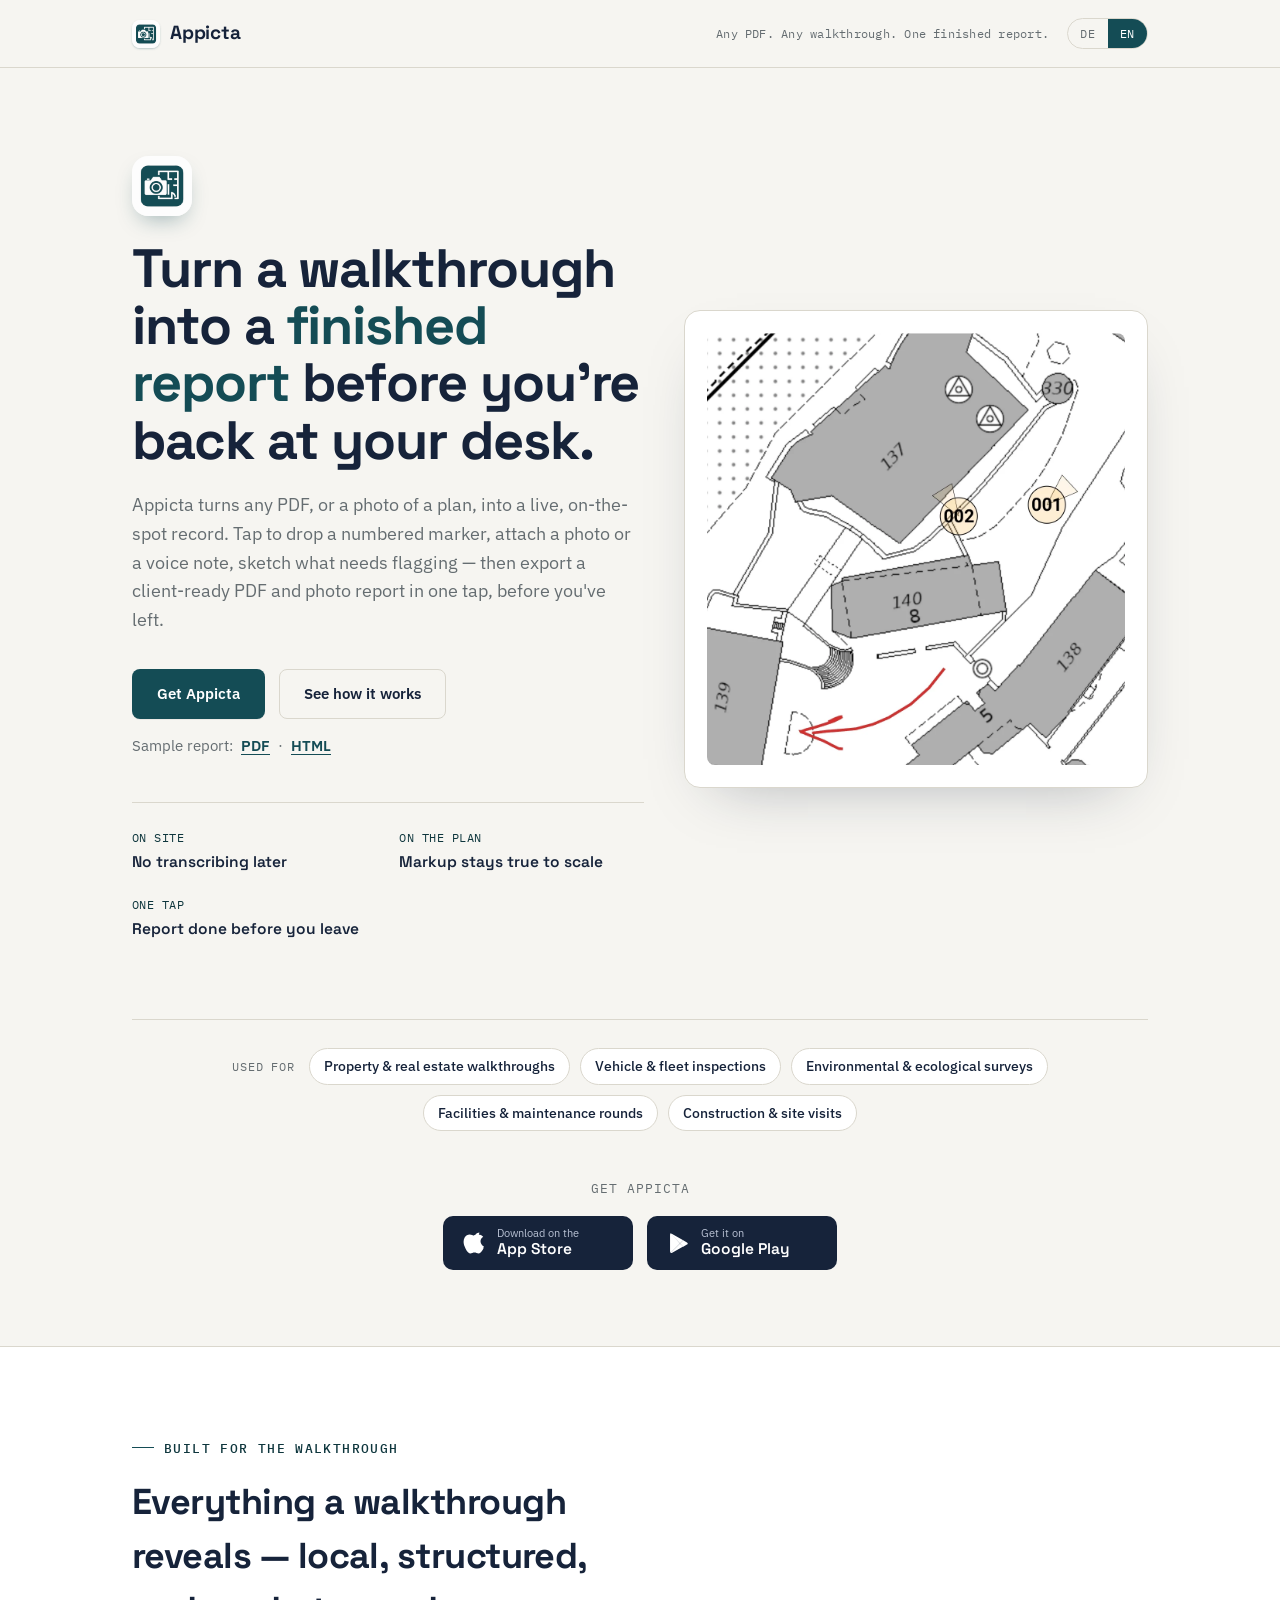
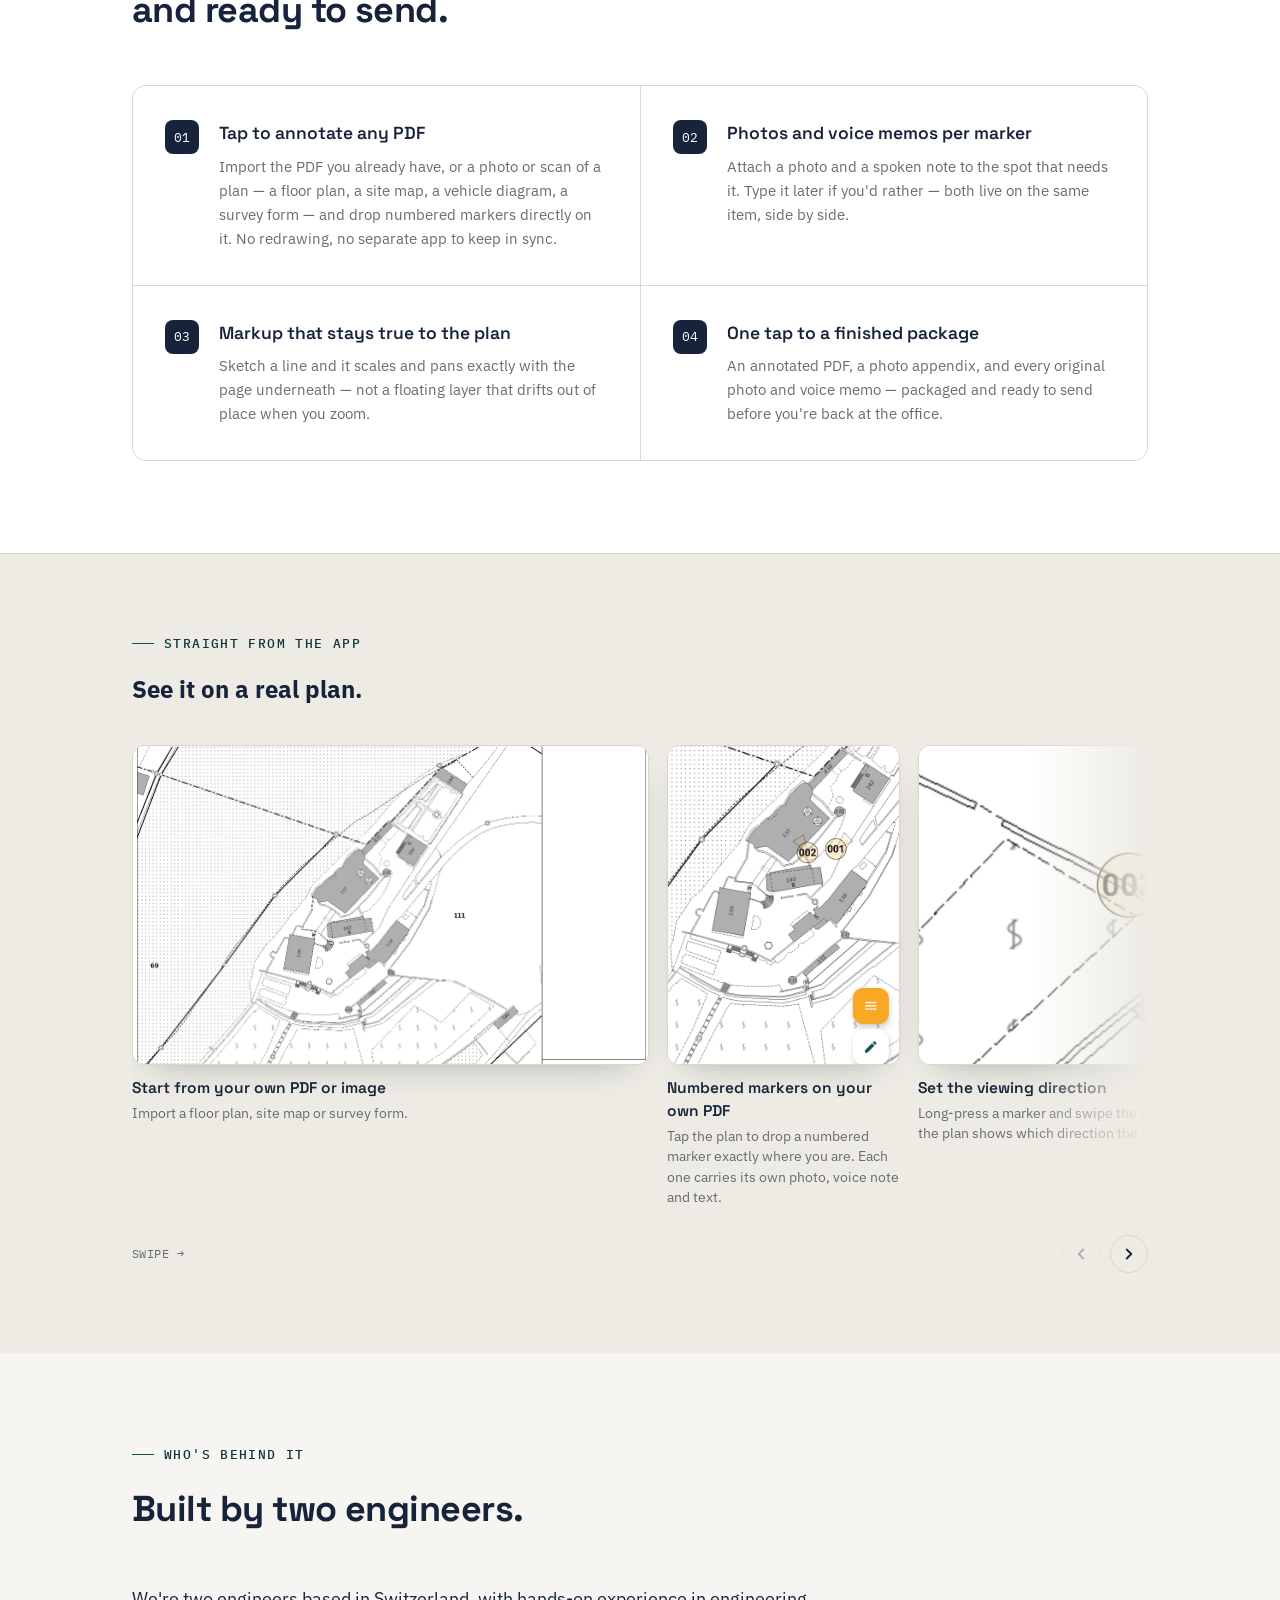
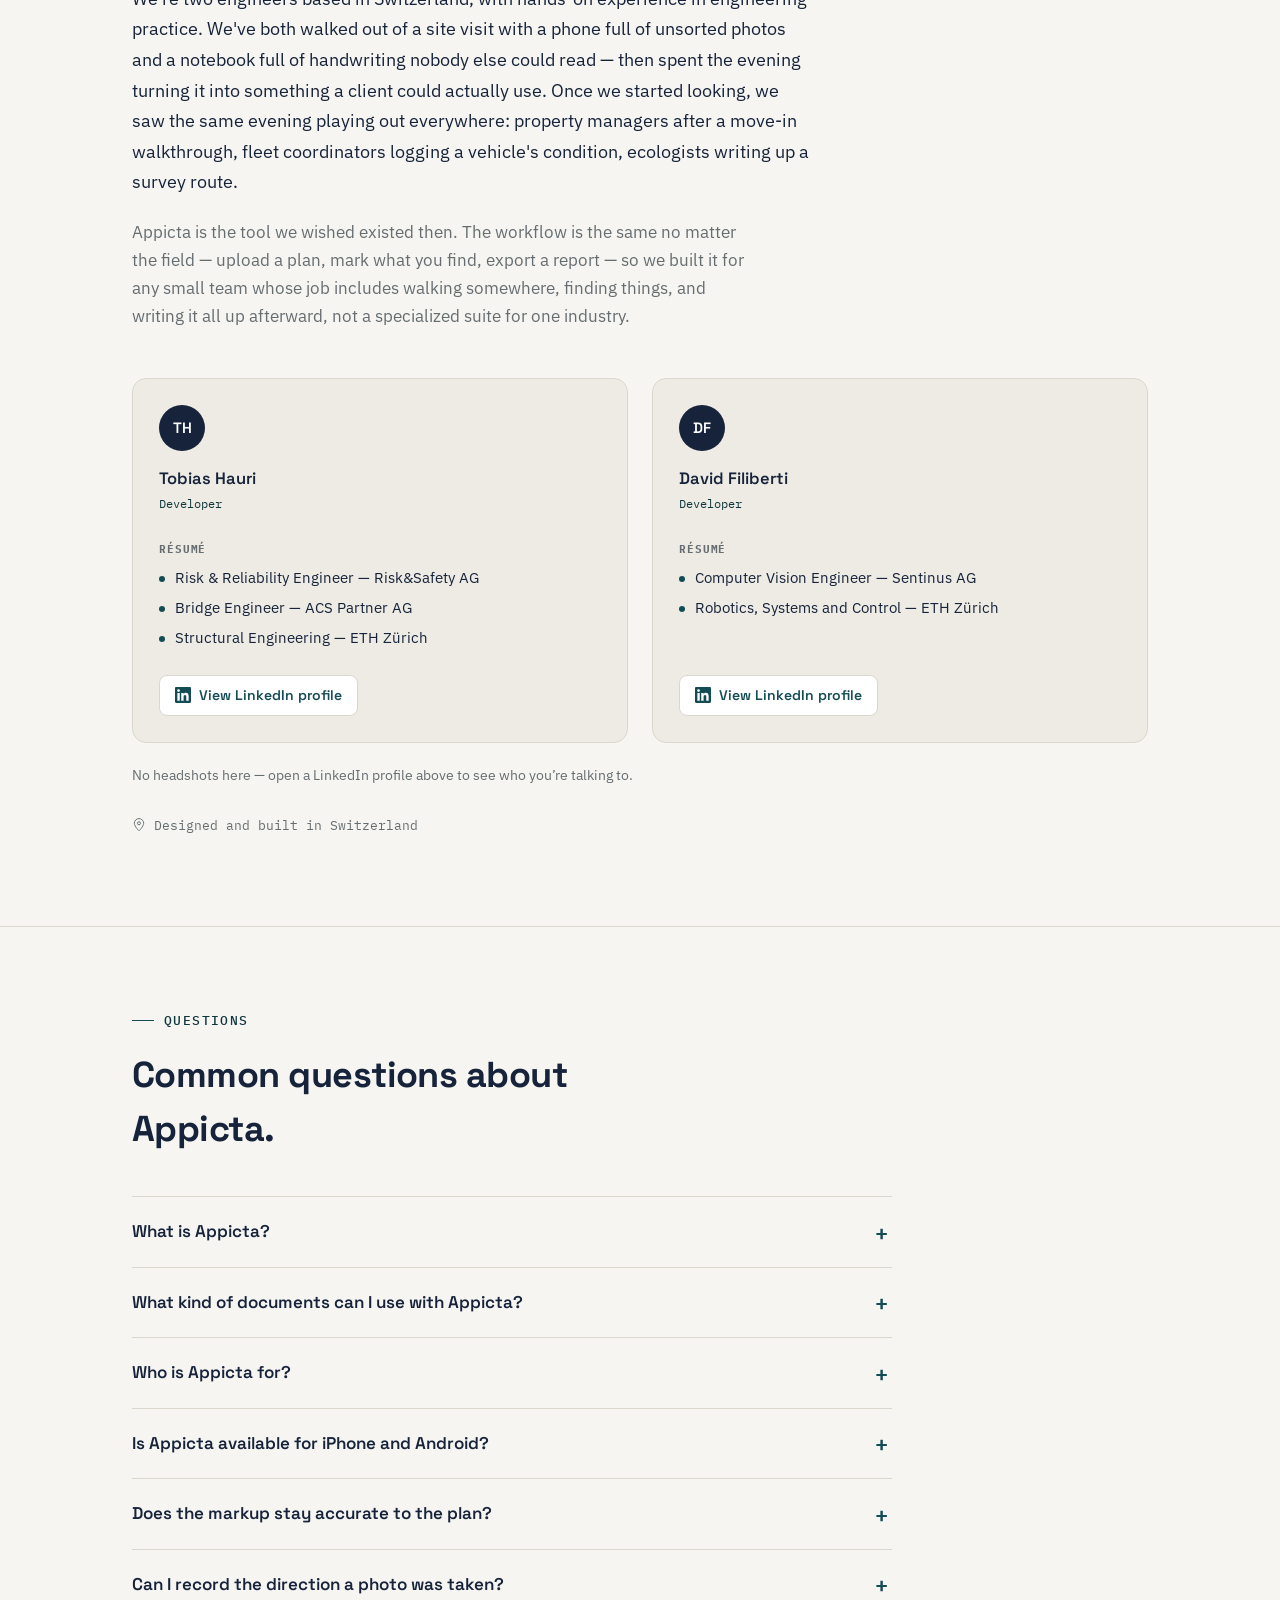
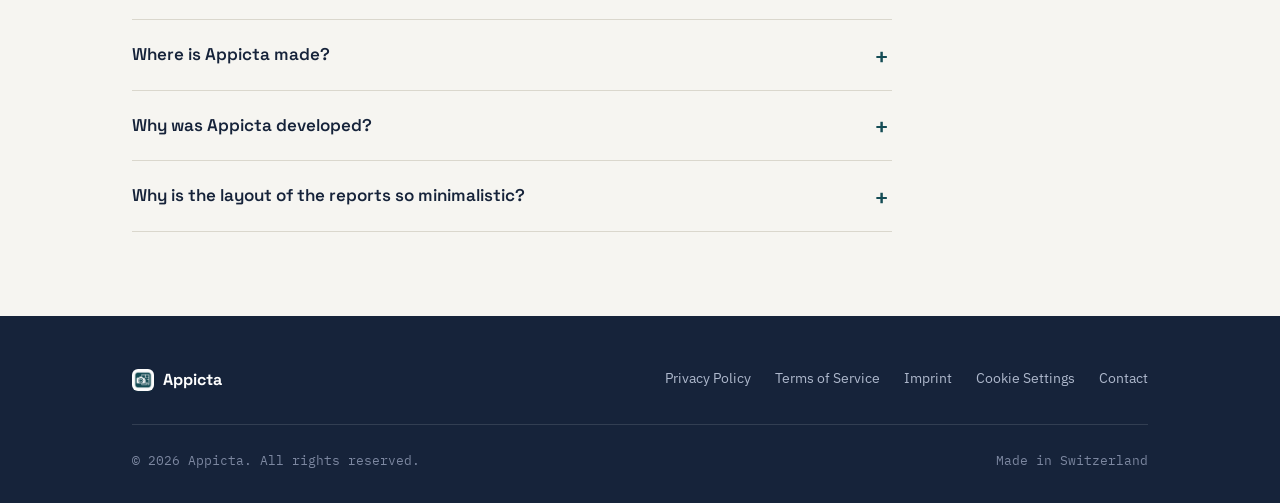
==== commit 5025d091: "Link App Store badge to live iOS app, update availability copy Co-Authored-By: Claude Sonnet 5.5 <no" ====
--- a/index.html
+++ b/index.html
@@ -931,7 +931,7 @@
           "name": "Is Appicta available for iPhone and Android?",
           "acceptedAnswer": {
             "@type": "Answer",
-            "text": "Appicta is available now on Google Play for Android. The iOS version for iPhone is coming soon to the Apple App Store."
+            "text": "Appicta is available now for iPhone on the Apple App Store and for Android on Google Play."
           }
         },
         {
@@ -963,7 +963,7 @@
           "name": "Why was Appicta developed?",
           "acceptedAnswer": {
             "@type": "Answer",
-            "text": "Most inspection software tries to be a whole platform, and you pay for that complexity. We built Appicta to do one job well: capture on a plan, export a report, and keep your data on your phone. Fewer features, a simpler tool, and a fair price."
+            "text": "Most inspection software tries to be a whole platform. You pay for that complexity and feature bloat. We built Appicta to do one job well: capture information on a plan, create a report and send it, while storing everything offline and locally. Fewer features, a simpler tool, and a fair price."
           }
         },
         {
@@ -1060,8 +1060,7 @@
     <div class="wrap">
       <p data-i18n="t19">Get Appicta</p>
       <div class="store-row reveal">
-        <a href="#" class="store-badge" aria-label="Coming soon on the App Store" data-i18n-aria-label="a95">
-          <span class="soon" data-i18n="t20">Coming soon</span>
+        <a href="https://apps.apple.com/us/app/appicta-inspection-reports/id6803908738" class="store-badge" target="_blank" rel="noopener" aria-label="Download Appicta on the App Store" data-i18n-aria-label="a95">
           <svg class="glyph" width="24" height="24" viewBox="0 0 24 24" fill="none" xmlns="http://www.w3.org/2000/svg" aria-hidden="true">
             <path d="M16.365 1.43c0 1.14-.416 2.19-1.24 3.03-.998 1.02-2.19 1.6-3.47 1.5-.05-1.1.42-2.24 1.23-3.03.85-.85 2.28-1.47 3.42-1.5.02.01 0-.005.06 0zM20.5 17.24c-.34.79-.75 1.53-1.24 2.24-.68.99-1.24 1.68-1.66 2.06-.66.65-1.36.98-2.11.99-.54 0-1.2-.15-1.95-.47-.75-.31-1.44-.47-2.07-.47-.66 0-1.36.16-2.13.47-.77.32-1.39.49-1.87.5-.72.03-1.44-.32-2.16-1.02-.46-.42-1.05-1.13-1.76-2.15-.77-1.1-1.4-2.37-1.9-3.83C.87 13.55.6 12.09.6 10.68c0-1.62.35-3.01 1.05-4.19a6.18 6.18 0 0 1 2.19-2.23 5.9 5.9 0 0 1 2.97-.84c.58 0 1.34.18 2.29.53.94.35 1.55.53 1.81.53.2 0 .88-.21 2.02-.62 1.08-.38 1.99-.54 2.73-.48 2.02.16 3.54.96 4.55 2.4-1.8 1.09-2.7 2.62-2.68 4.58.02 1.53.58 2.8 1.68 3.8.5.47 1.06.84 1.68 1.1-.13.4-.27.78-.42 1.16z" fill="#fff"/>
           </svg>
@@ -1254,7 +1253,7 @@
         </details>
         <details class="faq-item">
           <summary data-i18n="t74">Is Appicta available for iPhone and Android?</summary>
-          <p data-i18n="t75">Appicta is available now on Google Play for Android. The iOS version for iPhone is coming soon to the Apple App Store.</p>
+          <p data-i18n="t75">Appicta is available now for iPhone on the Apple App Store and for Android on Google Play.</p>
         </details>
         <details class="faq-item">
           <summary data-i18n="t76">Does the markup stay accurate to the plan?</summary>
@@ -1270,7 +1269,7 @@
         </details>
         <details class="faq-item">
           <summary data-i18n="t82">Why was Appicta developed?</summary>
-          <p data-i18n="t83">Most inspection software tries to be a whole platform, and you pay for that complexity. We built Appicta to do one job well: capture on a plan, export a report, and keep your data on your phone. Fewer features, a simpler tool, and a fair price.</p>
+          <p data-i18n="t83">Most inspection software tries to be a whole platform. You pay for that complexity and feature bloat. We built Appicta to do one job well: capture information on a plan, create a report and send it, while storing everything offline and locally. Fewer features, a simpler tool, and a fair price.</p>
         </details>
         <details class="faq-item">
           <summary data-i18n="t84">Why is the layout of the reports so minimalistic?</summary>
@@ -1349,7 +1348,7 @@
 
 <script>
 (function () {
-  var DE = {"t1": "Zum Inhalt springen", "t2": "Jedes PDF. Jeder Rundgang. Ein fertiger Bericht.", "t3": "Machen Sie aus einem Rundgang einen <em>fertigen Bericht</em>, noch bevor Sie wieder am Schreibtisch sitzen.", "t4": "Appicta macht aus jedem PDF oder Plan-Foto eine Dokumentation direkt vor Ort. Tippen Sie, um eine nummerierte Markierung zu setzen, hängen Sie ein Foto oder eine Sprachnotiz an, skizzieren Sie, was auffällt – und exportieren Sie dann mit einem Klick einen fertigen PDF- und Fotobericht, noch bevor Sie den Ort verlassen.", "t5": "Appicta herunterladen", "t6": "So funktioniert es", "t7": "VOR ORT", "t8": "Kein Abtippen im Nachhinein", "t9": "AUF DEM PLAN", "t10": "Markierungen bleiben massstabsgetreu", "t11": "EIN KLICK", "t12": "Bericht fertig, bevor Sie gehen", "t13": "Einsatzgebiete", "t14": "Immobilienbegehungen", "t15": "Fahrzeug- und Flottenkontrollen", "t16": "Umwelt- und Ökologie-Erhebungen", "t17": "Gebäudebetrieb und Unterhaltsrundgänge", "t18": "Baustellen- und Objektbesuche", "t19": "Appicta herunterladen", "t20": "Demnächst", "t21": "Laden im", "t22": "Jetzt bei", "t23": "Gemacht für den Rundgang", "t24": "Alles, was eine Begehung offenbart – zentral, strukturiert und bereit für den Versand.", "t25": "Tippen, um jedes PDF zu markieren", "t26": "Importieren Sie das PDF, das Sie bereits haben, oder ein Foto bzw. einen Scan eines Plans – einen Grundriss, einen Lageplan, ein Fahrzeugschema, ein Erhebungsformular – und setzen Sie nummerierte Markierungen direkt darauf. Kein Neuzeichnen, keine zweite App, die synchron gehalten werden muss.", "t27": "Fotos und Sprachmemo pro Markierung", "t28": "Hängen Sie ein Foto und eine Sprachnotiz an die Stelle, die es braucht. Tippen Sie den Text später, wenn Sie möchten – beides liegt am selben Eintrag, nebeneinander.", "t29": "Markierungen, die dem Plan treu bleiben", "t30": "Skizzieren Sie eine Linie, und sie skaliert und verschiebt sich exakt mit der Seite darunter – keine schwebende Ebene, die beim Zoomen verrutscht.", "t31": "Ein Klick zum fertigen Paket", "t32": "Ein annotiertes PDF, ein Foto-Anhang sowie alle Originalfotos und Sprachmemos – gepackt und versandbereit, noch bevor Sie wieder im Büro sind.", "t33": "Direkt aus der App", "t34": "Sehen Sie es auf einem echten Plan.", "t35": "Starten Sie mit Ihrem eigenen PDF oder Bild", "t36": "Importieren Sie einen Grundriss, Lageplan oder ein Erhebungsformular.", "t37": "Nummerierte Markierungen auf Ihrem PDF", "t38": "Tippen Sie auf den Plan, um genau dort eine nummerierte Markierung zu setzen, wo Sie stehen. Jede trägt ihr eigenes Foto, ihre Sprachnotiz und ihren Text.", "t39": "Blickrichtung festlegen", "t40": "Drücken Sie lange auf eine Markierung und wischen Sie in Ihre Blickrichtung. Der Kegel auf dem Plan zeigt, in welche Richtung das Foto aufgenommen wurde.", "t41": "Auf dem Plan zeichnen und beschriften", "t42": "Zeichnen Sie eine Linie oder fügen Sie eine Textnotiz hinzu, wo es wichtig ist. Sie bleibt beim Zoomen und Verschieben fest auf dem Plan.", "t43": "Stift, Radierer, Formen", "t44": "Wählen Sie ein Werkzeug und markieren Sie den Plan.", "t45": "Direkt unterwegs skizzieren", "t46": "Bäume, Flächen oder Wege kennzeichnen.", "t47": "Markierungen und Skizzen", "t48": "Alles bleibt auf demselben Plan.", "t49": "Export mit einem Klick", "t50": "Layout anpassen oder zuerst die Vorschau ansehen.", "t51": "Export-Inhalt wählen", "t52": "PDF, Fotos, Sprachmemos und ein HTML-Bericht.", "t53": "WISCHEN →", "t54": "Wer dahintersteckt", "t55": "Von zwei Ingenieuren entwickelt.", "t56": "Wir sind zwei Ingenieure in der Schweiz. Wir verfügen über praktische Erfahrung in der Ingenieurarbeit. Wir sind beide schon von einem Augenschein zurückgekehrt – mit einem Telefon voller unsortierter Fotos und einem Notizbuch voller Handschrift, die sonst niemand lesen konnte – und haben dann Stunden damit verbracht, daraus etwas zu machen, das ein Kunde wirklich brauchen kann. Als wir genauer hinschauten, sahen wir dieselben Stunden überall: Liegenschaftsverwalter nach einer Wohnungsübergabe, Flottenverantwortliche, die den Zustand eines Fahrzeugs festhalten, Ökologinnen und Ökologen, die eine Erhebungsroute auswerten.", "t57": "Appicta ist das Werkzeug, das wir uns damals gewünscht hätten. Der Ablauf ist in jedem Fachgebiet derselbe – einen Plan hochladen, markieren, was von Interesse ist, einen Bericht exportieren. Deshalb haben wir es für jedes kleine Team gebaut, zu dessen Arbeit gehört, irgendwohin zu gehen, Fotos zu schiessen und zu dokumentieren – und nicht als Speziallösung für eine einzelne Branche.", "t58": "Entwickler", "t59": "Lebenslauf", "t60": "LinkedIn-Profil ansehen", "t61": "Entwickler", "t62": "Lebenslauf", "t63": "LinkedIn-Profil ansehen", "t64": "Keine Porträtfotos hier – öffnen Sie oben ein LinkedIn-Profil, um zu sehen, mit wem Sie es zu tun haben.", "t65": "In der Schweiz entworfen und entwickelt", "t66": "Fragen", "t67": "Häufige Fragen zu Appicta.", "t68": "Was ist Appicta?", "t69": "Appicta ist eine mobile App, die aus jedem PDF oder Planbild eine Inspektionsdokumentation direkt vor Ort macht. Sie importieren einen Plan, setzen nummerierte Markierungen darauf, hängen Fotos und Sprachnotizen an, skizzieren, was auffällt, und exportieren mit einem Klick einen fertigen PDF- und Fotobericht – noch bevor Sie das Objekt verlassen.", "t70": "Welche Dokumente kann ich mit Appicta verwenden?", "t71": "Jedes PDF, das Sie bereits haben: einen Grundriss, einen Lageplan, ein Fahrzeugschema oder ein Erhebungsformular. Sie müssen nichts neu zeichnen und keine zweite App synchron halten – Sie markieren direkt im PDF. Sie können auch Bilder importieren, etwa Fotos oder Scans eines Plans; Appicta wandelt sie in ein PDF zum Markieren um.", "t72": "Für wen ist Appicta gedacht?", "t73": "Für kleine Teams, deren Arbeit darin besteht, einen Ort zu begehen, Feststellungen zu machen und diese anschliessend zu dokumentieren – etwa Immobilienbegehungen, Fahrzeug- und Flottenkontrollen, Umwelt- und Ökologie-Erhebungen, Rundgänge im Gebäudeunterhalt und Baustellenbesuche.", "t74": "Gibt es Appicta für iPhone und Android?", "t75": "Appicta ist ab sofort bei Google Play für Android erhältlich. Die iOS-Version für das iPhone folgt demnächst im Apple App Store.", "t76": "Bleibt die Markierung auf dem Plan exakt?", "t77": "Ja. Skizzen und Markierungen skalieren und verschieben sich exakt mit der Seite darunter. Sie bleiben deshalb planbezogen und verrutschen beim Zoomen nicht.", "t78": "Kann ich die Aufnahmerichtung eines Fotos festhalten?", "t79": "Ja. Drücken Sie lange auf eine Markierung und wischen Sie in die Richtung, in der aufgenommen wurde. Appicta erfasst diese Richtung und zeigt sie an der Markierung an, sodass jedes Foto im Bericht festhält, wohin es blickte.", "t80": "Wo wird Appicta entwickelt?", "t81": "Appicta wird in der Schweiz von zwei Ingenieuren mit praktischer Felderfahrung entworfen und entwickelt.", "t82": "Warum wurde Appicta entwickelt?", "t83": "Die meiste Inspektionssoftware will eine ganze Plattform sein – und diese Komplexität bezahlen Sie mit. Wir haben Appicta gebaut, um eine Aufgabe gut zu erledigen: auf dem Plan erfassen, einen Bericht exportieren und Ihre Daten auf Ihrem Telefon behalten. Weniger Funktionen, ein einfacheres Werkzeug und ein fairer Preis.", "t84": "Warum ist das Layout der Berichte so minimalistisch?", "t85": "Weil diese Lösung schlank und effizient ist. Da die meisten Fachleute heute KI-Werkzeuge nutzen, ist die Arbeit, die Appicta-Ausgabe per Kopieren und Einfügen in Corporate-Design-Vorlagen (CD) zu übertragen, in wenigen Minuten erledigt.", "t86": "Datenschutzerklärung", "t87": "Nutzungsbedingungen", "t88": "Impressum", "t89": "Cookie-Einstellungen", "t90": "Kontakt", "t91": "© 2026 Appicta. Alle Rechte vorbehalten.", "t92": "Entwickelt in der Schweiz", "a93": "Appicta-App-Symbol", "a94": "Appicta auf einem Situationsplan: nummerierte Markierungen 001 und 002 mit Blickrichtungs-Kegeln und ein roter, von Hand gezeichneter Pfeil", "a95": "Demnächst im App Store", "a96": "Appicta bei Google Play herunterladen", "a97": "Appicta-Screenshots", "a98": "Vorheriger Screenshot", "a99": "Nächster Screenshot", "a100": "Appicta mit einem importierten Situationsplan, bevor Markierungen gesetzt sind", "a101": "Übersicht eines Situationsplans mit den nummerierten Markierungen 001 und 002", "a102": "Vergrösserte Ansicht der Markierung 003 mit einem durchscheinenden Kegel, der die Aufnahmerichtung zeigt", "a103": "Roter, von Hand gezeichneter Pfeil auf dem Plan, der auf eine Textbeschriftung «entrance» zeigt", "a104": "Zeichenwerkzeuge (Stift, Radierer, Formen, Hand) unter einem Plan mit Markierungen und Skizzen", "a105": "Plan mit nummerierten Markierungen, einem roten Pfeil und grünen, von Hand gezeichneten Baumumrissen", "a106": "Plan mit den Markierungen 001 bis 003, einem roten Pfeil und grün skizzierten Bäumen", "a107": "Export-Dialog mit Layout Properties, Export Options, Export Preview und Export", "a108": "Export-Optionen mit Kontrollkästchen für kombiniertes PDF, komprimiertes PDF, Originalfotos, Sprachmemos und HTML-Bericht", "a109": "Tobias Hauri auf LinkedIn (öffnet in neuem Tab)", "a110": "David Filiberti auf LinkedIn (öffnet in neuem Tab)", "a111": "Rechtliches", "a112": "Datenschutzerklärung schliessen", "t113": "Datenschutzerklärung für Appicta", "t114": "Beispielbericht:", "a112b": "Beispielbericht als PDF öffnen (öffnet in neuem Tab)", "a113b": "Beispielbericht als HTML öffnen (öffnet in neuem Tab)"};
+  var DE = {"t1": "Zum Inhalt springen", "t2": "Jedes PDF. Jeder Rundgang. Ein fertiger Bericht.", "t3": "Machen Sie aus einem Rundgang einen <em>fertigen Bericht</em>, noch bevor Sie wieder am Schreibtisch sitzen.", "t4": "Appicta macht aus jedem PDF oder Plan-Foto eine Dokumentation direkt vor Ort. Tippen Sie, um eine nummerierte Markierung zu setzen, hängen Sie ein Foto oder eine Sprachnotiz an, skizzieren Sie, was auffällt – und exportieren Sie dann mit einem Klick einen fertigen PDF- und Fotobericht, noch bevor Sie den Ort verlassen.", "t5": "Appicta herunterladen", "t6": "So funktioniert es", "t7": "VOR ORT", "t8": "Kein Abtippen im Nachhinein", "t9": "AUF DEM PLAN", "t10": "Markierungen bleiben massstabsgetreu", "t11": "EIN KLICK", "t12": "Bericht fertig, bevor Sie gehen", "t13": "Einsatzgebiete", "t14": "Immobilienbegehungen", "t15": "Fahrzeug- und Flottenkontrollen", "t16": "Umwelt- und Ökologie-Erhebungen", "t17": "Gebäudebetrieb und Unterhaltsrundgänge", "t18": "Baustellen- und Objektbesuche", "t19": "Appicta herunterladen", "t20": "Demnächst", "t21": "Laden im", "t22": "Jetzt bei", "t23": "Gemacht für den Rundgang", "t24": "Alles, was eine Begehung offenbart – zentral, strukturiert und bereit für den Versand.", "t25": "Tippen, um jedes PDF zu markieren", "t26": "Importieren Sie das PDF, das Sie bereits haben, oder ein Foto bzw. einen Scan eines Plans – einen Grundriss, einen Lageplan, ein Fahrzeugschema, ein Erhebungsformular – und setzen Sie nummerierte Markierungen direkt darauf. Kein Neuzeichnen, keine zweite App, die synchron gehalten werden muss.", "t27": "Fotos und Sprachmemo pro Markierung", "t28": "Hängen Sie ein Foto und eine Sprachnotiz an die Stelle, die es braucht. Tippen Sie den Text später, wenn Sie möchten – beides liegt am selben Eintrag, nebeneinander.", "t29": "Markierungen, die dem Plan treu bleiben", "t30": "Skizzieren Sie eine Linie, und sie skaliert und verschiebt sich exakt mit der Seite darunter – keine schwebende Ebene, die beim Zoomen verrutscht.", "t31": "Ein Klick zum fertigen Paket", "t32": "Ein annotiertes PDF, ein Foto-Anhang sowie alle Originalfotos und Sprachmemos – gepackt und versandbereit, noch bevor Sie wieder im Büro sind.", "t33": "Direkt aus der App", "t34": "Sehen Sie es auf einem echten Plan.", "t35": "Starten Sie mit Ihrem eigenen PDF oder Bild", "t36": "Importieren Sie einen Grundriss, Lageplan oder ein Erhebungsformular.", "t37": "Nummerierte Markierungen auf Ihrem PDF", "t38": "Tippen Sie auf den Plan, um genau dort eine nummerierte Markierung zu setzen, wo Sie stehen. Jede trägt ihr eigenes Foto, ihre Sprachnotiz und ihren Text.", "t39": "Blickrichtung festlegen", "t40": "Drücken Sie lange auf eine Markierung und wischen Sie in Ihre Blickrichtung. Der Kegel auf dem Plan zeigt, in welche Richtung das Foto aufgenommen wurde.", "t41": "Auf dem Plan zeichnen und beschriften", "t42": "Zeichnen Sie eine Linie oder fügen Sie eine Textnotiz hinzu, wo es wichtig ist. Sie bleibt beim Zoomen und Verschieben fest auf dem Plan.", "t43": "Stift, Radierer, Formen", "t44": "Wählen Sie ein Werkzeug und markieren Sie den Plan.", "t45": "Direkt unterwegs skizzieren", "t46": "Bäume, Flächen oder Wege kennzeichnen.", "t47": "Markierungen und Skizzen", "t48": "Alles bleibt auf demselben Plan.", "t49": "Export mit einem Klick", "t50": "Layout anpassen oder zuerst die Vorschau ansehen.", "t51": "Export-Inhalt wählen", "t52": "PDF, Fotos, Sprachmemos und ein HTML-Bericht.", "t53": "WISCHEN →", "t54": "Wer dahintersteckt", "t55": "Von zwei Ingenieuren entwickelt.", "t56": "Wir sind zwei Ingenieure in der Schweiz. Wir verfügen über praktische Erfahrung in der Ingenieurarbeit. Wir sind beide schon von einem Augenschein zurückgekehrt – mit einem Telefon voller unsortierter Fotos und einem Notizbuch voller Handschrift, die sonst niemand lesen konnte – und haben dann Stunden damit verbracht, daraus etwas zu machen, das ein Kunde wirklich brauchen kann. Als wir genauer hinschauten, sahen wir dieselben Stunden überall: Liegenschaftsverwalter nach einer Wohnungsübergabe, Flottenverantwortliche, die den Zustand eines Fahrzeugs festhalten, Ökologinnen und Ökologen, die eine Erhebungsroute auswerten.", "t57": "Appicta ist das Werkzeug, das wir uns damals gewünscht hätten. Der Ablauf ist in jedem Fachgebiet derselbe – einen Plan hochladen, markieren, was von Interesse ist, einen Bericht exportieren. Deshalb haben wir es für jedes kleine Team gebaut, zu dessen Arbeit gehört, irgendwohin zu gehen, Fotos zu schiessen und zu dokumentieren – und nicht als Speziallösung für eine einzelne Branche.", "t58": "Entwickler", "t59": "Lebenslauf", "t60": "LinkedIn-Profil ansehen", "t61": "Entwickler", "t62": "Lebenslauf", "t63": "LinkedIn-Profil ansehen", "t64": "Keine Porträtfotos hier – öffnen Sie oben ein LinkedIn-Profil, um zu sehen, mit wem Sie es zu tun haben.", "t65": "In der Schweiz entworfen und entwickelt", "t66": "Fragen", "t67": "Häufige Fragen zu Appicta.", "t68": "Was ist Appicta?", "t69": "Appicta ist eine mobile App, die aus jedem PDF oder Planbild eine Inspektionsdokumentation direkt vor Ort macht. Sie importieren einen Plan, setzen nummerierte Markierungen darauf, hängen Fotos und Sprachnotizen an, skizzieren, was auffällt, und exportieren mit einem Klick einen fertigen PDF- und Fotobericht – noch bevor Sie das Objekt verlassen.", "t70": "Welche Dokumente kann ich mit Appicta verwenden?", "t71": "Jedes PDF, das Sie bereits haben: einen Grundriss, einen Lageplan, ein Fahrzeugschema oder ein Erhebungsformular. Sie müssen nichts neu zeichnen und keine zweite App synchron halten – Sie markieren direkt im PDF. Sie können auch Bilder importieren, etwa Fotos oder Scans eines Plans; Appicta wandelt sie in ein PDF zum Markieren um.", "t72": "Für wen ist Appicta gedacht?", "t73": "Für kleine Teams, deren Arbeit darin besteht, einen Ort zu begehen, Feststellungen zu machen und diese anschliessend zu dokumentieren – etwa Immobilienbegehungen, Fahrzeug- und Flottenkontrollen, Umwelt- und Ökologie-Erhebungen, Rundgänge im Gebäudeunterhalt und Baustellenbesuche.", "t74": "Gibt es Appicta für iPhone und Android?", "t75": "Appicta ist ab sofort für das iPhone im Apple App Store und für Android bei Google Play erhältlich.", "t76": "Bleibt die Markierung auf dem Plan exakt?", "t77": "Ja. Skizzen und Markierungen skalieren und verschieben sich exakt mit der Seite darunter. Sie bleiben deshalb planbezogen und verrutschen beim Zoomen nicht.", "t78": "Kann ich die Aufnahmerichtung eines Fotos festhalten?", "t79": "Ja. Drücken Sie lange auf eine Markierung und wischen Sie in die Richtung, in der aufgenommen wurde. Appicta erfasst diese Richtung und zeigt sie an der Markierung an, sodass jedes Foto im Bericht festhält, wohin es blickte.", "t80": "Wo wird Appicta entwickelt?", "t81": "Appicta wird in der Schweiz von zwei Ingenieuren mit praktischer Felderfahrung entworfen und entwickelt.", "t82": "Warum wurde Appicta entwickelt?", "t83": "Die meiste Inspektionssoftware will eine ganze Plattform sein. Diese Komplexität und Featuredichte bezahlen Sie mit. Wir haben Appicta gebaut, um eine Aufgabe gut zu erledigen: Informationen auf dem Plan erfassen, einen Bericht erstellen und versenden. Und dabei alles offline und lokal zu speichern. Weniger Funktionen, ein einfacheres Werkzeug und ein fairer Preis.", "t84": "Warum ist das Layout der Berichte so minimalistisch?", "t85": "Weil diese Lösung schlank und effizient ist. Da die meisten Fachleute heute KI-Werkzeuge nutzen, ist die Arbeit, die Appicta-Ausgabe per Kopieren und Einfügen in Corporate-Design-Vorlagen (CD) zu übertragen, in wenigen Minuten erledigt.", "t86": "Datenschutzerklärung", "t87": "Nutzungsbedingungen", "t88": "Impressum", "t89": "Cookie-Einstellungen", "t90": "Kontakt", "t91": "© 2026 Appicta. Alle Rechte vorbehalten.", "t92": "Entwickelt in der Schweiz", "a93": "Appicta-App-Symbol", "a94": "Appicta auf einem Situationsplan: nummerierte Markierungen 001 und 002 mit Blickrichtungs-Kegeln und ein roter, von Hand gezeichneter Pfeil", "a95": "Appicta im App Store herunterladen", "a96": "Appicta bei Google Play herunterladen", "a97": "Appicta-Screenshots", "a98": "Vorheriger Screenshot", "a99": "Nächster Screenshot", "a100": "Appicta mit einem importierten Situationsplan, bevor Markierungen gesetzt sind", "a101": "Übersicht eines Situationsplans mit den nummerierten Markierungen 001 und 002", "a102": "Vergrösserte Ansicht der Markierung 003 mit einem durchscheinenden Kegel, der die Aufnahmerichtung zeigt", "a103": "Roter, von Hand gezeichneter Pfeil auf dem Plan, der auf eine Textbeschriftung «entrance» zeigt", "a104": "Zeichenwerkzeuge (Stift, Radierer, Formen, Hand) unter einem Plan mit Markierungen und Skizzen", "a105": "Plan mit nummerierten Markierungen, einem roten Pfeil und grünen, von Hand gezeichneten Baumumrissen", "a106": "Plan mit den Markierungen 001 bis 003, einem roten Pfeil und grün skizzierten Bäumen", "a107": "Export-Dialog mit Layout Properties, Export Options, Export Preview und Export", "a108": "Export-Optionen mit Kontrollkästchen für kombiniertes PDF, komprimiertes PDF, Originalfotos, Sprachmemos und HTML-Bericht", "a109": "Tobias Hauri auf LinkedIn (öffnet in neuem Tab)", "a110": "David Filiberti auf LinkedIn (öffnet in neuem Tab)", "a111": "Rechtliches", "a112": "Datenschutzerklärung schliessen", "t113": "Datenschutzerklärung für Appicta", "t114": "Beispielbericht:", "a112b": "Beispielbericht als PDF öffnen (öffnet in neuem Tab)", "a113b": "Beispielbericht als HTML öffnen (öffnet in neuem Tab)"};
   var META = {
     en: { title: document.title, desc: (document.querySelector('meta[name="description"]')||{}).content,
           tw: (document.querySelector('meta[name="twitter:description"]')||{}).content },
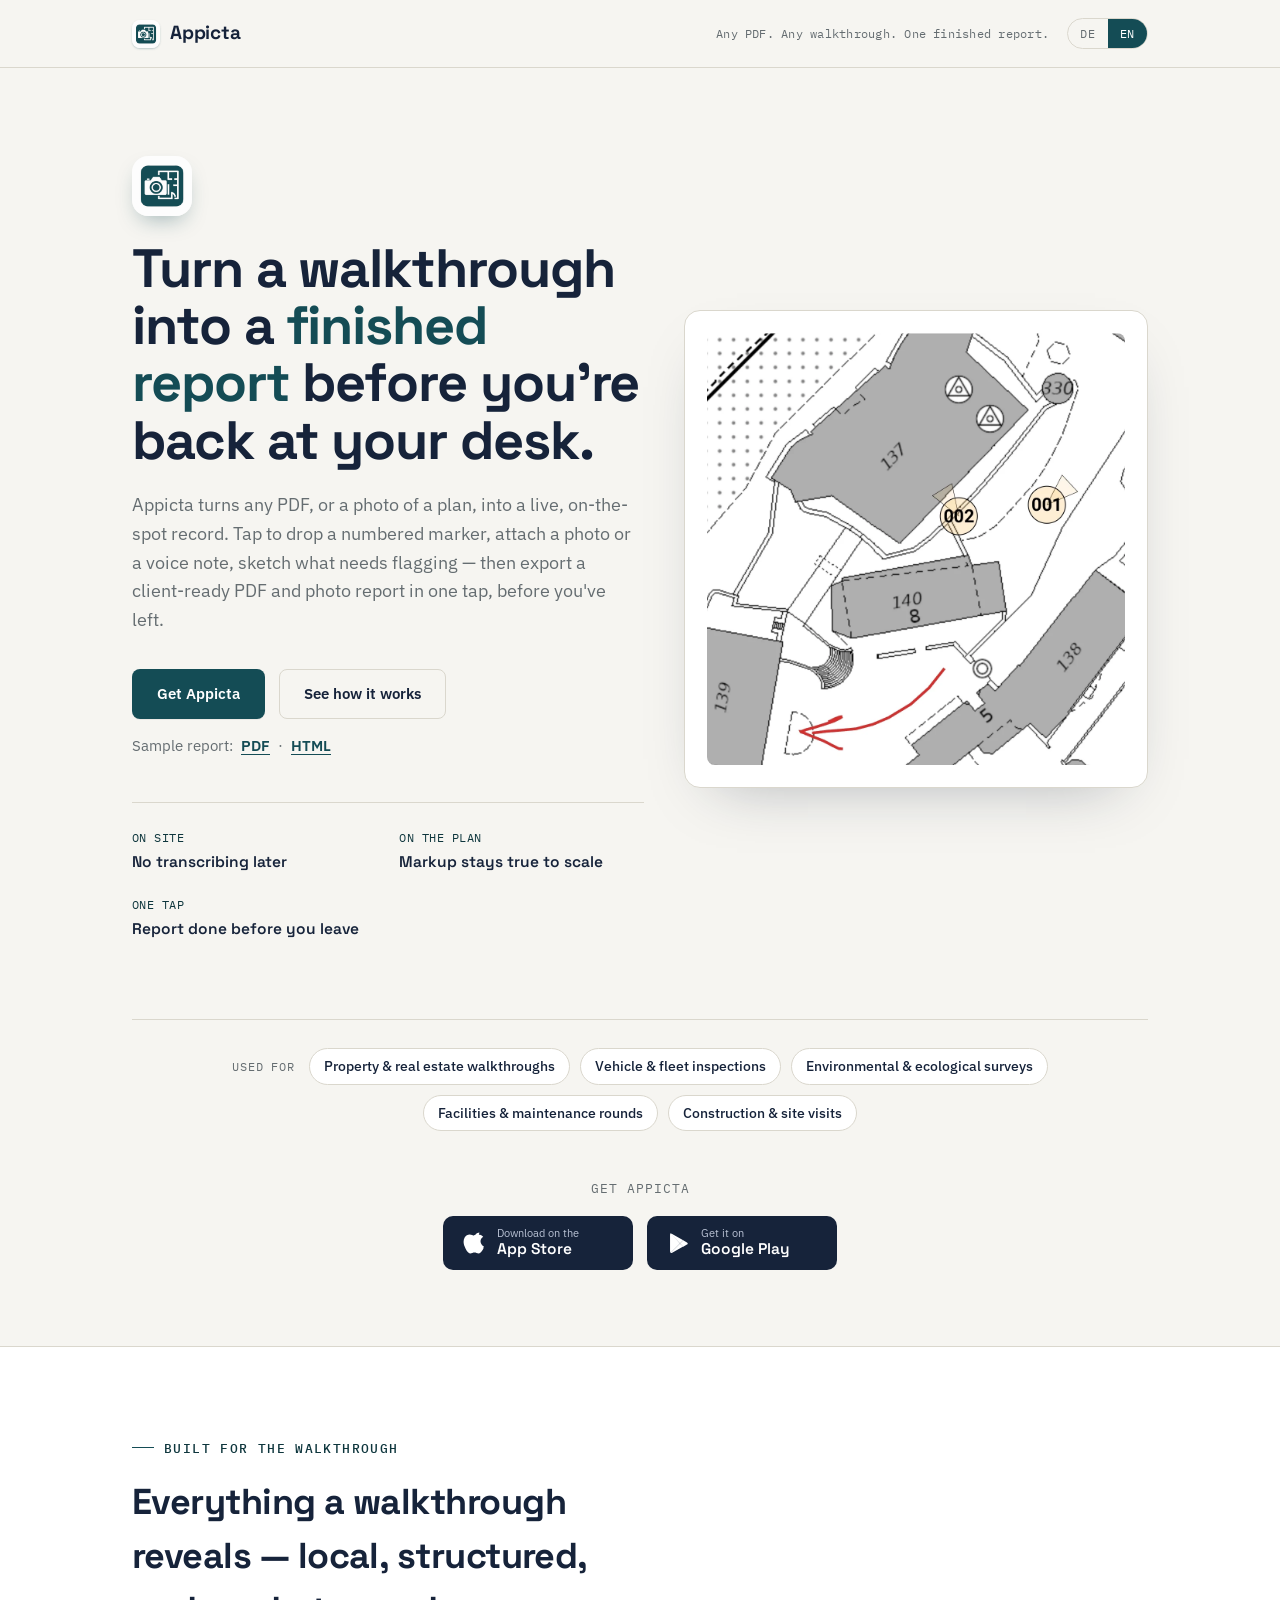
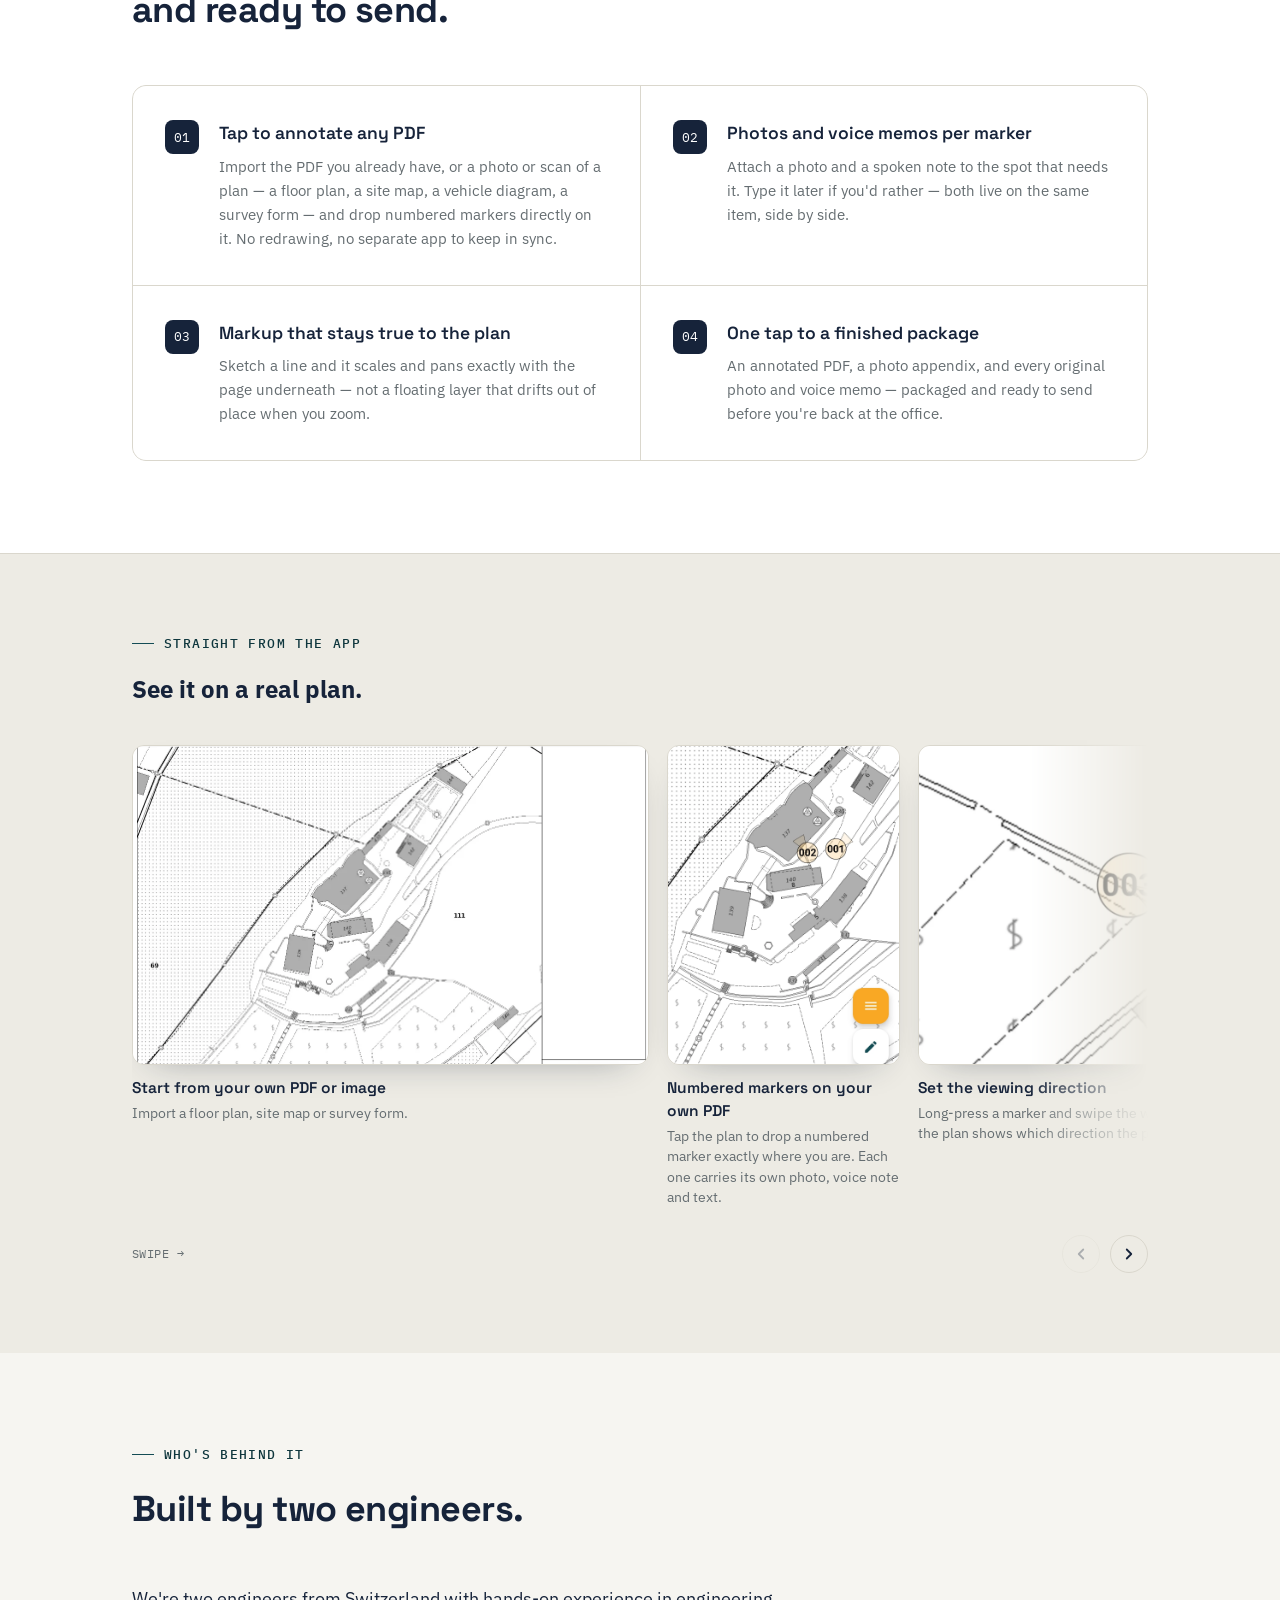
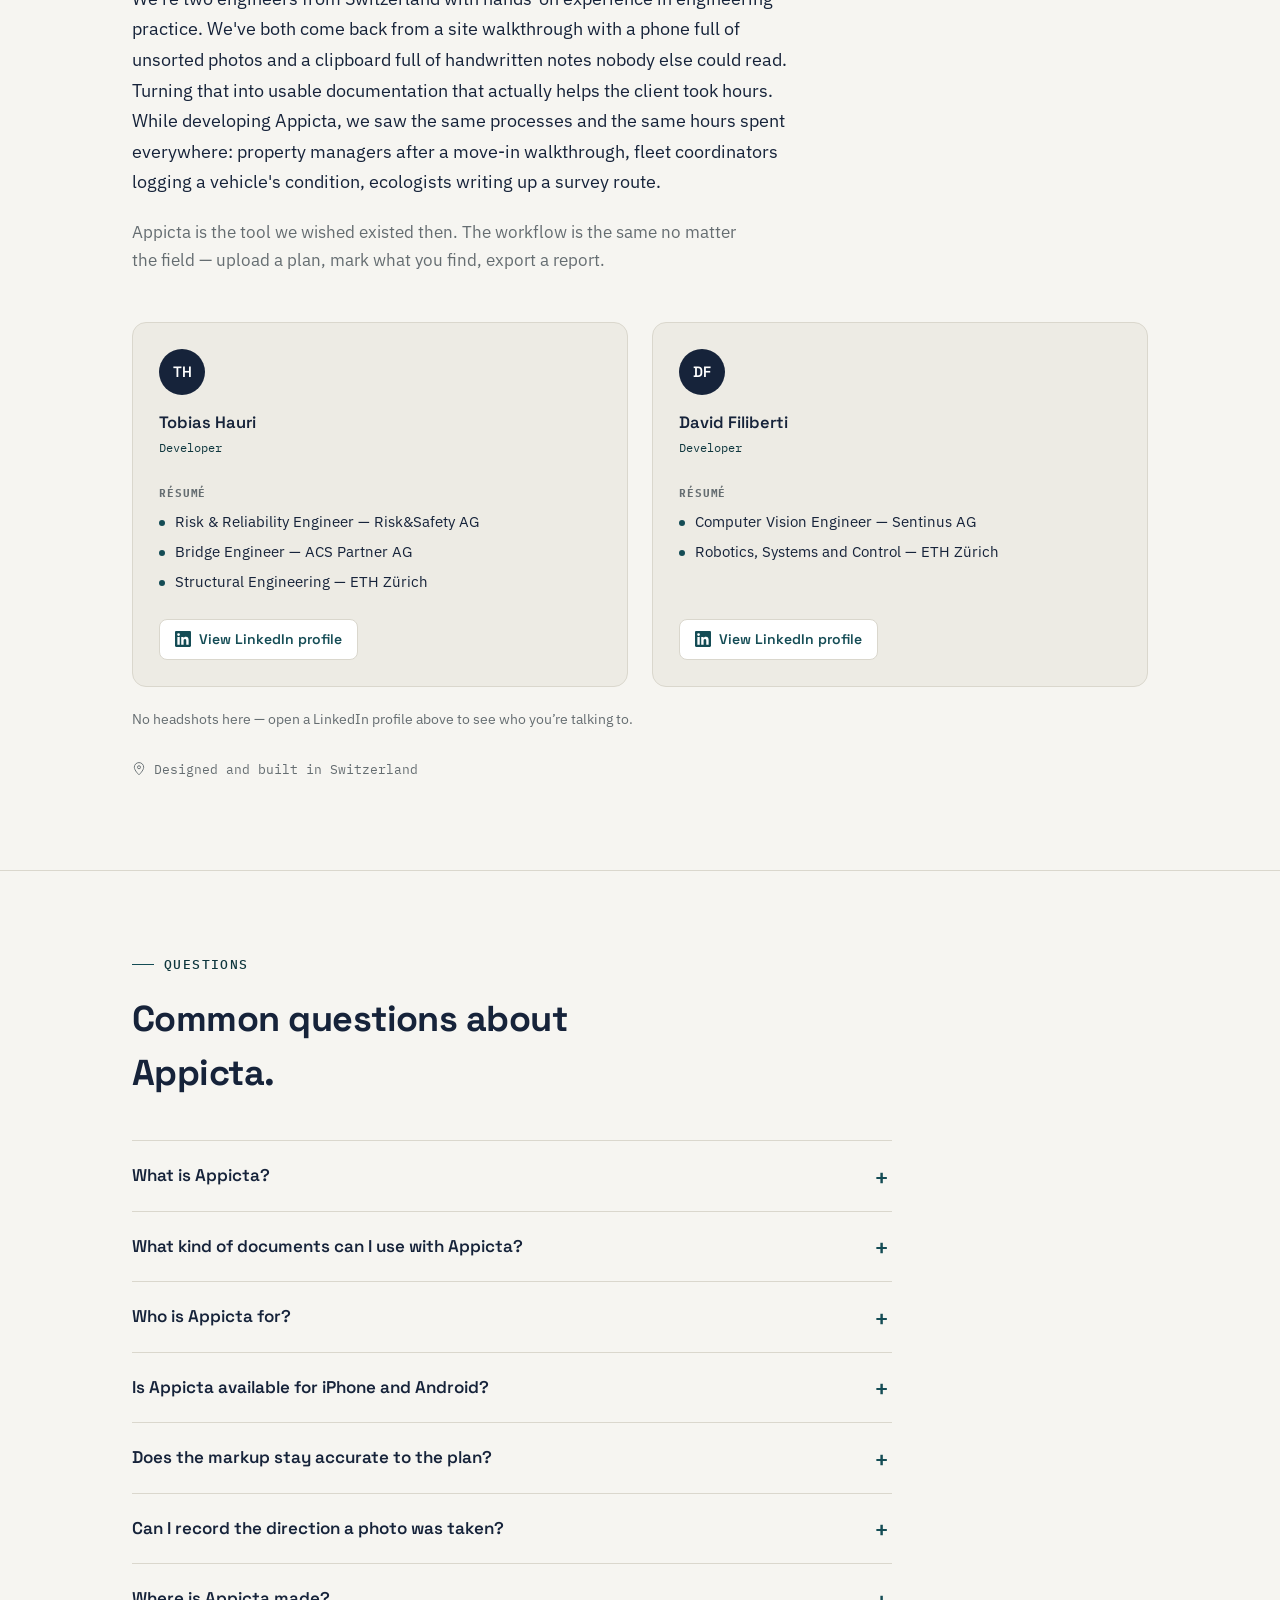
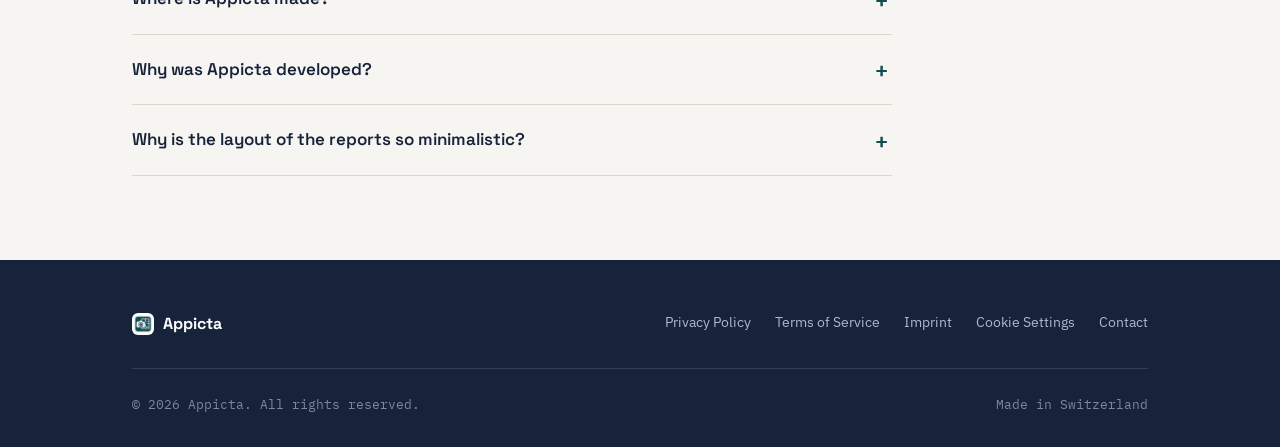
==== commit eff1631c: "Reword About section paragraphs (DE and EN) Co-Authored-By: Claude Sonnet 5.5 <noreply@anthropic.com" ====
--- a/index.html
+++ b/index.html
@@ -1181,8 +1181,8 @@
       <div class="eyebrow reveal" data-i18n="t54">Who's behind it</div>
       <h2 class="reveal" data-i18n="t55">Built by two engineers.</h2>
 
-      <p class="about-lede reveal" data-i18n="t56">We're two engineers based in Switzerland, with hands-on experience in engineering practice. We've both walked out of a site visit with a phone full of unsorted photos and a notebook full of handwriting nobody else could read — then spent the evening turning it into something a client could actually use. Once we started looking, we saw the same evening playing out everywhere: property managers after a move-in walkthrough, fleet coordinators logging a vehicle's condition, ecologists writing up a survey route.</p>
-      <p class="about-lede reveal" data-i18n="t57">Appicta is the tool we wished existed then. The workflow is the same no matter the field — upload a plan, mark what you find, export a report — so we built it for any small team whose job includes walking somewhere, finding things, and writing it all up afterward, not a specialized suite for one industry.</p>
+      <p class="about-lede reveal" data-i18n="t56">We're two engineers from Switzerland with hands-on experience in engineering practice. We've both come back from a site walkthrough with a phone full of unsorted photos and a clipboard full of handwritten notes nobody else could read. Turning that into usable documentation that actually helps the client took hours. While developing Appicta, we saw the same processes and the same hours spent everywhere: property managers after a move-in walkthrough, fleet coordinators logging a vehicle's condition, ecologists writing up a survey route.</p>
+      <p class="about-lede reveal" data-i18n="t57">Appicta is the tool we wished existed then. The workflow is the same no matter the field — upload a plan, mark what you find, export a report.</p>
 
       <div class="founders reveal">
         <div class="founder-card">
@@ -1348,7 +1348,7 @@
 
 <script>
 (function () {
-  var DE = {"t1": "Zum Inhalt springen", "t2": "Jedes PDF. Jeder Rundgang. Ein fertiger Bericht.", "t3": "Machen Sie aus einem Rundgang einen <em>fertigen Bericht</em>, noch bevor Sie wieder am Schreibtisch sitzen.", "t4": "Appicta macht aus jedem PDF oder Plan-Foto eine Dokumentation direkt vor Ort. Tippen Sie, um eine nummerierte Markierung zu setzen, hängen Sie ein Foto oder eine Sprachnotiz an, skizzieren Sie, was auffällt – und exportieren Sie dann mit einem Klick einen fertigen PDF- und Fotobericht, noch bevor Sie den Ort verlassen.", "t5": "Appicta herunterladen", "t6": "So funktioniert es", "t7": "VOR ORT", "t8": "Kein Abtippen im Nachhinein", "t9": "AUF DEM PLAN", "t10": "Markierungen bleiben massstabsgetreu", "t11": "EIN KLICK", "t12": "Bericht fertig, bevor Sie gehen", "t13": "Einsatzgebiete", "t14": "Immobilienbegehungen", "t15": "Fahrzeug- und Flottenkontrollen", "t16": "Umwelt- und Ökologie-Erhebungen", "t17": "Gebäudebetrieb und Unterhaltsrundgänge", "t18": "Baustellen- und Objektbesuche", "t19": "Appicta herunterladen", "t20": "Demnächst", "t21": "Laden im", "t22": "Jetzt bei", "t23": "Gemacht für den Rundgang", "t24": "Alles, was eine Begehung offenbart – zentral, strukturiert und bereit für den Versand.", "t25": "Tippen, um jedes PDF zu markieren", "t26": "Importieren Sie das PDF, das Sie bereits haben, oder ein Foto bzw. einen Scan eines Plans – einen Grundriss, einen Lageplan, ein Fahrzeugschema, ein Erhebungsformular – und setzen Sie nummerierte Markierungen direkt darauf. Kein Neuzeichnen, keine zweite App, die synchron gehalten werden muss.", "t27": "Fotos und Sprachmemo pro Markierung", "t28": "Hängen Sie ein Foto und eine Sprachnotiz an die Stelle, die es braucht. Tippen Sie den Text später, wenn Sie möchten – beides liegt am selben Eintrag, nebeneinander.", "t29": "Markierungen, die dem Plan treu bleiben", "t30": "Skizzieren Sie eine Linie, und sie skaliert und verschiebt sich exakt mit der Seite darunter – keine schwebende Ebene, die beim Zoomen verrutscht.", "t31": "Ein Klick zum fertigen Paket", "t32": "Ein annotiertes PDF, ein Foto-Anhang sowie alle Originalfotos und Sprachmemos – gepackt und versandbereit, noch bevor Sie wieder im Büro sind.", "t33": "Direkt aus der App", "t34": "Sehen Sie es auf einem echten Plan.", "t35": "Starten Sie mit Ihrem eigenen PDF oder Bild", "t36": "Importieren Sie einen Grundriss, Lageplan oder ein Erhebungsformular.", "t37": "Nummerierte Markierungen auf Ihrem PDF", "t38": "Tippen Sie auf den Plan, um genau dort eine nummerierte Markierung zu setzen, wo Sie stehen. Jede trägt ihr eigenes Foto, ihre Sprachnotiz und ihren Text.", "t39": "Blickrichtung festlegen", "t40": "Drücken Sie lange auf eine Markierung und wischen Sie in Ihre Blickrichtung. Der Kegel auf dem Plan zeigt, in welche Richtung das Foto aufgenommen wurde.", "t41": "Auf dem Plan zeichnen und beschriften", "t42": "Zeichnen Sie eine Linie oder fügen Sie eine Textnotiz hinzu, wo es wichtig ist. Sie bleibt beim Zoomen und Verschieben fest auf dem Plan.", "t43": "Stift, Radierer, Formen", "t44": "Wählen Sie ein Werkzeug und markieren Sie den Plan.", "t45": "Direkt unterwegs skizzieren", "t46": "Bäume, Flächen oder Wege kennzeichnen.", "t47": "Markierungen und Skizzen", "t48": "Alles bleibt auf demselben Plan.", "t49": "Export mit einem Klick", "t50": "Layout anpassen oder zuerst die Vorschau ansehen.", "t51": "Export-Inhalt wählen", "t52": "PDF, Fotos, Sprachmemos und ein HTML-Bericht.", "t53": "WISCHEN →", "t54": "Wer dahintersteckt", "t55": "Von zwei Ingenieuren entwickelt.", "t56": "Wir sind zwei Ingenieure in der Schweiz. Wir verfügen über praktische Erfahrung in der Ingenieurarbeit. Wir sind beide schon von einem Augenschein zurückgekehrt – mit einem Telefon voller unsortierter Fotos und einem Notizbuch voller Handschrift, die sonst niemand lesen konnte – und haben dann Stunden damit verbracht, daraus etwas zu machen, das ein Kunde wirklich brauchen kann. Als wir genauer hinschauten, sahen wir dieselben Stunden überall: Liegenschaftsverwalter nach einer Wohnungsübergabe, Flottenverantwortliche, die den Zustand eines Fahrzeugs festhalten, Ökologinnen und Ökologen, die eine Erhebungsroute auswerten.", "t57": "Appicta ist das Werkzeug, das wir uns damals gewünscht hätten. Der Ablauf ist in jedem Fachgebiet derselbe – einen Plan hochladen, markieren, was von Interesse ist, einen Bericht exportieren. Deshalb haben wir es für jedes kleine Team gebaut, zu dessen Arbeit gehört, irgendwohin zu gehen, Fotos zu schiessen und zu dokumentieren – und nicht als Speziallösung für eine einzelne Branche.", "t58": "Entwickler", "t59": "Lebenslauf", "t60": "LinkedIn-Profil ansehen", "t61": "Entwickler", "t62": "Lebenslauf", "t63": "LinkedIn-Profil ansehen", "t64": "Keine Porträtfotos hier – öffnen Sie oben ein LinkedIn-Profil, um zu sehen, mit wem Sie es zu tun haben.", "t65": "In der Schweiz entworfen und entwickelt", "t66": "Fragen", "t67": "Häufige Fragen zu Appicta.", "t68": "Was ist Appicta?", "t69": "Appicta ist eine mobile App, die aus jedem PDF oder Planbild eine Inspektionsdokumentation direkt vor Ort macht. Sie importieren einen Plan, setzen nummerierte Markierungen darauf, hängen Fotos und Sprachnotizen an, skizzieren, was auffällt, und exportieren mit einem Klick einen fertigen PDF- und Fotobericht – noch bevor Sie das Objekt verlassen.", "t70": "Welche Dokumente kann ich mit Appicta verwenden?", "t71": "Jedes PDF, das Sie bereits haben: einen Grundriss, einen Lageplan, ein Fahrzeugschema oder ein Erhebungsformular. Sie müssen nichts neu zeichnen und keine zweite App synchron halten – Sie markieren direkt im PDF. Sie können auch Bilder importieren, etwa Fotos oder Scans eines Plans; Appicta wandelt sie in ein PDF zum Markieren um.", "t72": "Für wen ist Appicta gedacht?", "t73": "Für kleine Teams, deren Arbeit darin besteht, einen Ort zu begehen, Feststellungen zu machen und diese anschliessend zu dokumentieren – etwa Immobilienbegehungen, Fahrzeug- und Flottenkontrollen, Umwelt- und Ökologie-Erhebungen, Rundgänge im Gebäudeunterhalt und Baustellenbesuche.", "t74": "Gibt es Appicta für iPhone und Android?", "t75": "Appicta ist ab sofort für das iPhone im Apple App Store und für Android bei Google Play erhältlich.", "t76": "Bleibt die Markierung auf dem Plan exakt?", "t77": "Ja. Skizzen und Markierungen skalieren und verschieben sich exakt mit der Seite darunter. Sie bleiben deshalb planbezogen und verrutschen beim Zoomen nicht.", "t78": "Kann ich die Aufnahmerichtung eines Fotos festhalten?", "t79": "Ja. Drücken Sie lange auf eine Markierung und wischen Sie in die Richtung, in der aufgenommen wurde. Appicta erfasst diese Richtung und zeigt sie an der Markierung an, sodass jedes Foto im Bericht festhält, wohin es blickte.", "t80": "Wo wird Appicta entwickelt?", "t81": "Appicta wird in der Schweiz von zwei Ingenieuren mit praktischer Felderfahrung entworfen und entwickelt.", "t82": "Warum wurde Appicta entwickelt?", "t83": "Die meiste Inspektionssoftware will eine ganze Plattform sein. Diese Komplexität und Featuredichte bezahlen Sie mit. Wir haben Appicta gebaut, um eine Aufgabe gut zu erledigen: Informationen auf dem Plan erfassen, einen Bericht erstellen und versenden. Und dabei alles offline und lokal zu speichern. Weniger Funktionen, ein einfacheres Werkzeug und ein fairer Preis.", "t84": "Warum ist das Layout der Berichte so minimalistisch?", "t85": "Weil diese Lösung schlank und effizient ist. Da die meisten Fachleute heute KI-Werkzeuge nutzen, ist die Arbeit, die Appicta-Ausgabe per Kopieren und Einfügen in Corporate-Design-Vorlagen (CD) zu übertragen, in wenigen Minuten erledigt.", "t86": "Datenschutzerklärung", "t87": "Nutzungsbedingungen", "t88": "Impressum", "t89": "Cookie-Einstellungen", "t90": "Kontakt", "t91": "© 2026 Appicta. Alle Rechte vorbehalten.", "t92": "Entwickelt in der Schweiz", "a93": "Appicta-App-Symbol", "a94": "Appicta auf einem Situationsplan: nummerierte Markierungen 001 und 002 mit Blickrichtungs-Kegeln und ein roter, von Hand gezeichneter Pfeil", "a95": "Appicta im App Store herunterladen", "a96": "Appicta bei Google Play herunterladen", "a97": "Appicta-Screenshots", "a98": "Vorheriger Screenshot", "a99": "Nächster Screenshot", "a100": "Appicta mit einem importierten Situationsplan, bevor Markierungen gesetzt sind", "a101": "Übersicht eines Situationsplans mit den nummerierten Markierungen 001 und 002", "a102": "Vergrösserte Ansicht der Markierung 003 mit einem durchscheinenden Kegel, der die Aufnahmerichtung zeigt", "a103": "Roter, von Hand gezeichneter Pfeil auf dem Plan, der auf eine Textbeschriftung «entrance» zeigt", "a104": "Zeichenwerkzeuge (Stift, Radierer, Formen, Hand) unter einem Plan mit Markierungen und Skizzen", "a105": "Plan mit nummerierten Markierungen, einem roten Pfeil und grünen, von Hand gezeichneten Baumumrissen", "a106": "Plan mit den Markierungen 001 bis 003, einem roten Pfeil und grün skizzierten Bäumen", "a107": "Export-Dialog mit Layout Properties, Export Options, Export Preview und Export", "a108": "Export-Optionen mit Kontrollkästchen für kombiniertes PDF, komprimiertes PDF, Originalfotos, Sprachmemos und HTML-Bericht", "a109": "Tobias Hauri auf LinkedIn (öffnet in neuem Tab)", "a110": "David Filiberti auf LinkedIn (öffnet in neuem Tab)", "a111": "Rechtliches", "a112": "Datenschutzerklärung schliessen", "t113": "Datenschutzerklärung für Appicta", "t114": "Beispielbericht:", "a112b": "Beispielbericht als PDF öffnen (öffnet in neuem Tab)", "a113b": "Beispielbericht als HTML öffnen (öffnet in neuem Tab)"};
+  var DE = {"t1": "Zum Inhalt springen", "t2": "Jedes PDF. Jeder Rundgang. Ein fertiger Bericht.", "t3": "Machen Sie aus einem Rundgang einen <em>fertigen Bericht</em>, noch bevor Sie wieder am Schreibtisch sitzen.", "t4": "Appicta macht aus jedem PDF oder Plan-Foto eine Dokumentation direkt vor Ort. Tippen Sie, um eine nummerierte Markierung zu setzen, hängen Sie ein Foto oder eine Sprachnotiz an, skizzieren Sie, was auffällt – und exportieren Sie dann mit einem Klick einen fertigen PDF- und Fotobericht, noch bevor Sie den Ort verlassen.", "t5": "Appicta herunterladen", "t6": "So funktioniert es", "t7": "VOR ORT", "t8": "Kein Abtippen im Nachhinein", "t9": "AUF DEM PLAN", "t10": "Markierungen bleiben massstabsgetreu", "t11": "EIN KLICK", "t12": "Bericht fertig, bevor Sie gehen", "t13": "Einsatzgebiete", "t14": "Immobilienbegehungen", "t15": "Fahrzeug- und Flottenkontrollen", "t16": "Umwelt- und Ökologie-Erhebungen", "t17": "Gebäudebetrieb und Unterhaltsrundgänge", "t18": "Baustellen- und Objektbesuche", "t19": "Appicta herunterladen", "t20": "Demnächst", "t21": "Laden im", "t22": "Jetzt bei", "t23": "Gemacht für den Rundgang", "t24": "Alles, was eine Begehung offenbart – zentral, strukturiert und bereit für den Versand.", "t25": "Tippen, um jedes PDF zu markieren", "t26": "Importieren Sie das PDF, das Sie bereits haben, oder ein Foto bzw. einen Scan eines Plans – einen Grundriss, einen Lageplan, ein Fahrzeugschema, ein Erhebungsformular – und setzen Sie nummerierte Markierungen direkt darauf. Kein Neuzeichnen, keine zweite App, die synchron gehalten werden muss.", "t27": "Fotos und Sprachmemo pro Markierung", "t28": "Hängen Sie ein Foto und eine Sprachnotiz an die Stelle, die es braucht. Tippen Sie den Text später, wenn Sie möchten – beides liegt am selben Eintrag, nebeneinander.", "t29": "Markierungen, die dem Plan treu bleiben", "t30": "Skizzieren Sie eine Linie, und sie skaliert und verschiebt sich exakt mit der Seite darunter – keine schwebende Ebene, die beim Zoomen verrutscht.", "t31": "Ein Klick zum fertigen Paket", "t32": "Ein annotiertes PDF, ein Foto-Anhang sowie alle Originalfotos und Sprachmemos – gepackt und versandbereit, noch bevor Sie wieder im Büro sind.", "t33": "Direkt aus der App", "t34": "Sehen Sie es auf einem echten Plan.", "t35": "Starten Sie mit Ihrem eigenen PDF oder Bild", "t36": "Importieren Sie einen Grundriss, Lageplan oder ein Erhebungsformular.", "t37": "Nummerierte Markierungen auf Ihrem PDF", "t38": "Tippen Sie auf den Plan, um genau dort eine nummerierte Markierung zu setzen, wo Sie stehen. Jede trägt ihr eigenes Foto, ihre Sprachnotiz und ihren Text.", "t39": "Blickrichtung festlegen", "t40": "Drücken Sie lange auf eine Markierung und wischen Sie in Ihre Blickrichtung. Der Kegel auf dem Plan zeigt, in welche Richtung das Foto aufgenommen wurde.", "t41": "Auf dem Plan zeichnen und beschriften", "t42": "Zeichnen Sie eine Linie oder fügen Sie eine Textnotiz hinzu, wo es wichtig ist. Sie bleibt beim Zoomen und Verschieben fest auf dem Plan.", "t43": "Stift, Radierer, Formen", "t44": "Wählen Sie ein Werkzeug und markieren Sie den Plan.", "t45": "Direkt unterwegs skizzieren", "t46": "Bäume, Flächen oder Wege kennzeichnen.", "t47": "Markierungen und Skizzen", "t48": "Alles bleibt auf demselben Plan.", "t49": "Export mit einem Klick", "t50": "Layout anpassen oder zuerst die Vorschau ansehen.", "t51": "Export-Inhalt wählen", "t52": "PDF, Fotos, Sprachmemos und ein HTML-Bericht.", "t53": "WISCHEN →", "t54": "Wer dahintersteckt", "t55": "Von zwei Ingenieuren entwickelt.", "t56": "Wir sind zwei Ingenieure aus der Schweiz und verfügen über praktische Erfahrung in der Ingenieurarbeit. Wir sind beide schon von einer Begehung zurückgekehrt, mit einem Telefon voller unsortierter Fotos und einem Klemmbrett voller Handnotizen, die sonst niemand lesen konnte. Daraus eine brauchbare Dokumentation zu erstellen, die dem Kunden etwas nützt, dauerte Stunden. Im Zuge der Entwicklung sahen wir dieselben Prozesse und dieselben aufgewendeten Stunden überall: Liegenschaftsverwalter nach einer Wohnungsübergabe, Flottenverantwortliche, die den Zustand eines Fahrzeugs festhalten, Ökologinnen und Ökologen, die eine Erhebungsroute auswerten.", "t57": "Appicta ist das Werkzeug, das wir uns damals gewünscht hätten. Der Ablauf ist in jedem Fachgebiet derselbe – einen Plan hochladen, markieren, was von Interesse ist, einen Bericht exportieren.", "t58": "Entwickler", "t59": "Lebenslauf", "t60": "LinkedIn-Profil ansehen", "t61": "Entwickler", "t62": "Lebenslauf", "t63": "LinkedIn-Profil ansehen", "t64": "Keine Porträtfotos hier – öffnen Sie oben ein LinkedIn-Profil, um zu sehen, mit wem Sie es zu tun haben.", "t65": "In der Schweiz entworfen und entwickelt", "t66": "Fragen", "t67": "Häufige Fragen zu Appicta.", "t68": "Was ist Appicta?", "t69": "Appicta ist eine mobile App, die aus jedem PDF oder Planbild eine Inspektionsdokumentation direkt vor Ort macht. Sie importieren einen Plan, setzen nummerierte Markierungen darauf, hängen Fotos und Sprachnotizen an, skizzieren, was auffällt, und exportieren mit einem Klick einen fertigen PDF- und Fotobericht – noch bevor Sie das Objekt verlassen.", "t70": "Welche Dokumente kann ich mit Appicta verwenden?", "t71": "Jedes PDF, das Sie bereits haben: einen Grundriss, einen Lageplan, ein Fahrzeugschema oder ein Erhebungsformular. Sie müssen nichts neu zeichnen und keine zweite App synchron halten – Sie markieren direkt im PDF. Sie können auch Bilder importieren, etwa Fotos oder Scans eines Plans; Appicta wandelt sie in ein PDF zum Markieren um.", "t72": "Für wen ist Appicta gedacht?", "t73": "Für kleine Teams, deren Arbeit darin besteht, einen Ort zu begehen, Feststellungen zu machen und diese anschliessend zu dokumentieren – etwa Immobilienbegehungen, Fahrzeug- und Flottenkontrollen, Umwelt- und Ökologie-Erhebungen, Rundgänge im Gebäudeunterhalt und Baustellenbesuche.", "t74": "Gibt es Appicta für iPhone und Android?", "t75": "Appicta ist ab sofort für das iPhone im Apple App Store und für Android bei Google Play erhältlich.", "t76": "Bleibt die Markierung auf dem Plan exakt?", "t77": "Ja. Skizzen und Markierungen skalieren und verschieben sich exakt mit der Seite darunter. Sie bleiben deshalb planbezogen und verrutschen beim Zoomen nicht.", "t78": "Kann ich die Aufnahmerichtung eines Fotos festhalten?", "t79": "Ja. Drücken Sie lange auf eine Markierung und wischen Sie in die Richtung, in der aufgenommen wurde. Appicta erfasst diese Richtung und zeigt sie an der Markierung an, sodass jedes Foto im Bericht festhält, wohin es blickte.", "t80": "Wo wird Appicta entwickelt?", "t81": "Appicta wird in der Schweiz von zwei Ingenieuren mit praktischer Felderfahrung entworfen und entwickelt.", "t82": "Warum wurde Appicta entwickelt?", "t83": "Die meiste Inspektionssoftware will eine ganze Plattform sein. Diese Komplexität und Featuredichte bezahlen Sie mit. Wir haben Appicta gebaut, um eine Aufgabe gut zu erledigen: Informationen auf dem Plan erfassen, einen Bericht erstellen und versenden. Und dabei alles offline und lokal zu speichern. Weniger Funktionen, ein einfacheres Werkzeug und ein fairer Preis.", "t84": "Warum ist das Layout der Berichte so minimalistisch?", "t85": "Weil diese Lösung schlank und effizient ist. Da die meisten Fachleute heute KI-Werkzeuge nutzen, ist die Arbeit, die Appicta-Ausgabe per Kopieren und Einfügen in Corporate-Design-Vorlagen (CD) zu übertragen, in wenigen Minuten erledigt.", "t86": "Datenschutzerklärung", "t87": "Nutzungsbedingungen", "t88": "Impressum", "t89": "Cookie-Einstellungen", "t90": "Kontakt", "t91": "© 2026 Appicta. Alle Rechte vorbehalten.", "t92": "Entwickelt in der Schweiz", "a93": "Appicta-App-Symbol", "a94": "Appicta auf einem Situationsplan: nummerierte Markierungen 001 und 002 mit Blickrichtungs-Kegeln und ein roter, von Hand gezeichneter Pfeil", "a95": "Appicta im App Store herunterladen", "a96": "Appicta bei Google Play herunterladen", "a97": "Appicta-Screenshots", "a98": "Vorheriger Screenshot", "a99": "Nächster Screenshot", "a100": "Appicta mit einem importierten Situationsplan, bevor Markierungen gesetzt sind", "a101": "Übersicht eines Situationsplans mit den nummerierten Markierungen 001 und 002", "a102": "Vergrösserte Ansicht der Markierung 003 mit einem durchscheinenden Kegel, der die Aufnahmerichtung zeigt", "a103": "Roter, von Hand gezeichneter Pfeil auf dem Plan, der auf eine Textbeschriftung «entrance» zeigt", "a104": "Zeichenwerkzeuge (Stift, Radierer, Formen, Hand) unter einem Plan mit Markierungen und Skizzen", "a105": "Plan mit nummerierten Markierungen, einem roten Pfeil und grünen, von Hand gezeichneten Baumumrissen", "a106": "Plan mit den Markierungen 001 bis 003, einem roten Pfeil und grün skizzierten Bäumen", "a107": "Export-Dialog mit Layout Properties, Export Options, Export Preview und Export", "a108": "Export-Optionen mit Kontrollkästchen für kombiniertes PDF, komprimiertes PDF, Originalfotos, Sprachmemos und HTML-Bericht", "a109": "Tobias Hauri auf LinkedIn (öffnet in neuem Tab)", "a110": "David Filiberti auf LinkedIn (öffnet in neuem Tab)", "a111": "Rechtliches", "a112": "Datenschutzerklärung schliessen", "t113": "Datenschutzerklärung für Appicta", "t114": "Beispielbericht:", "a112b": "Beispielbericht als PDF öffnen (öffnet in neuem Tab)", "a113b": "Beispielbericht als HTML öffnen (öffnet in neuem Tab)"};
   var META = {
     en: { title: document.title, desc: (document.querySelector('meta[name="description"]')||{}).content,
           tw: (document.querySelector('meta[name="twitter:description"]')||{}).content },
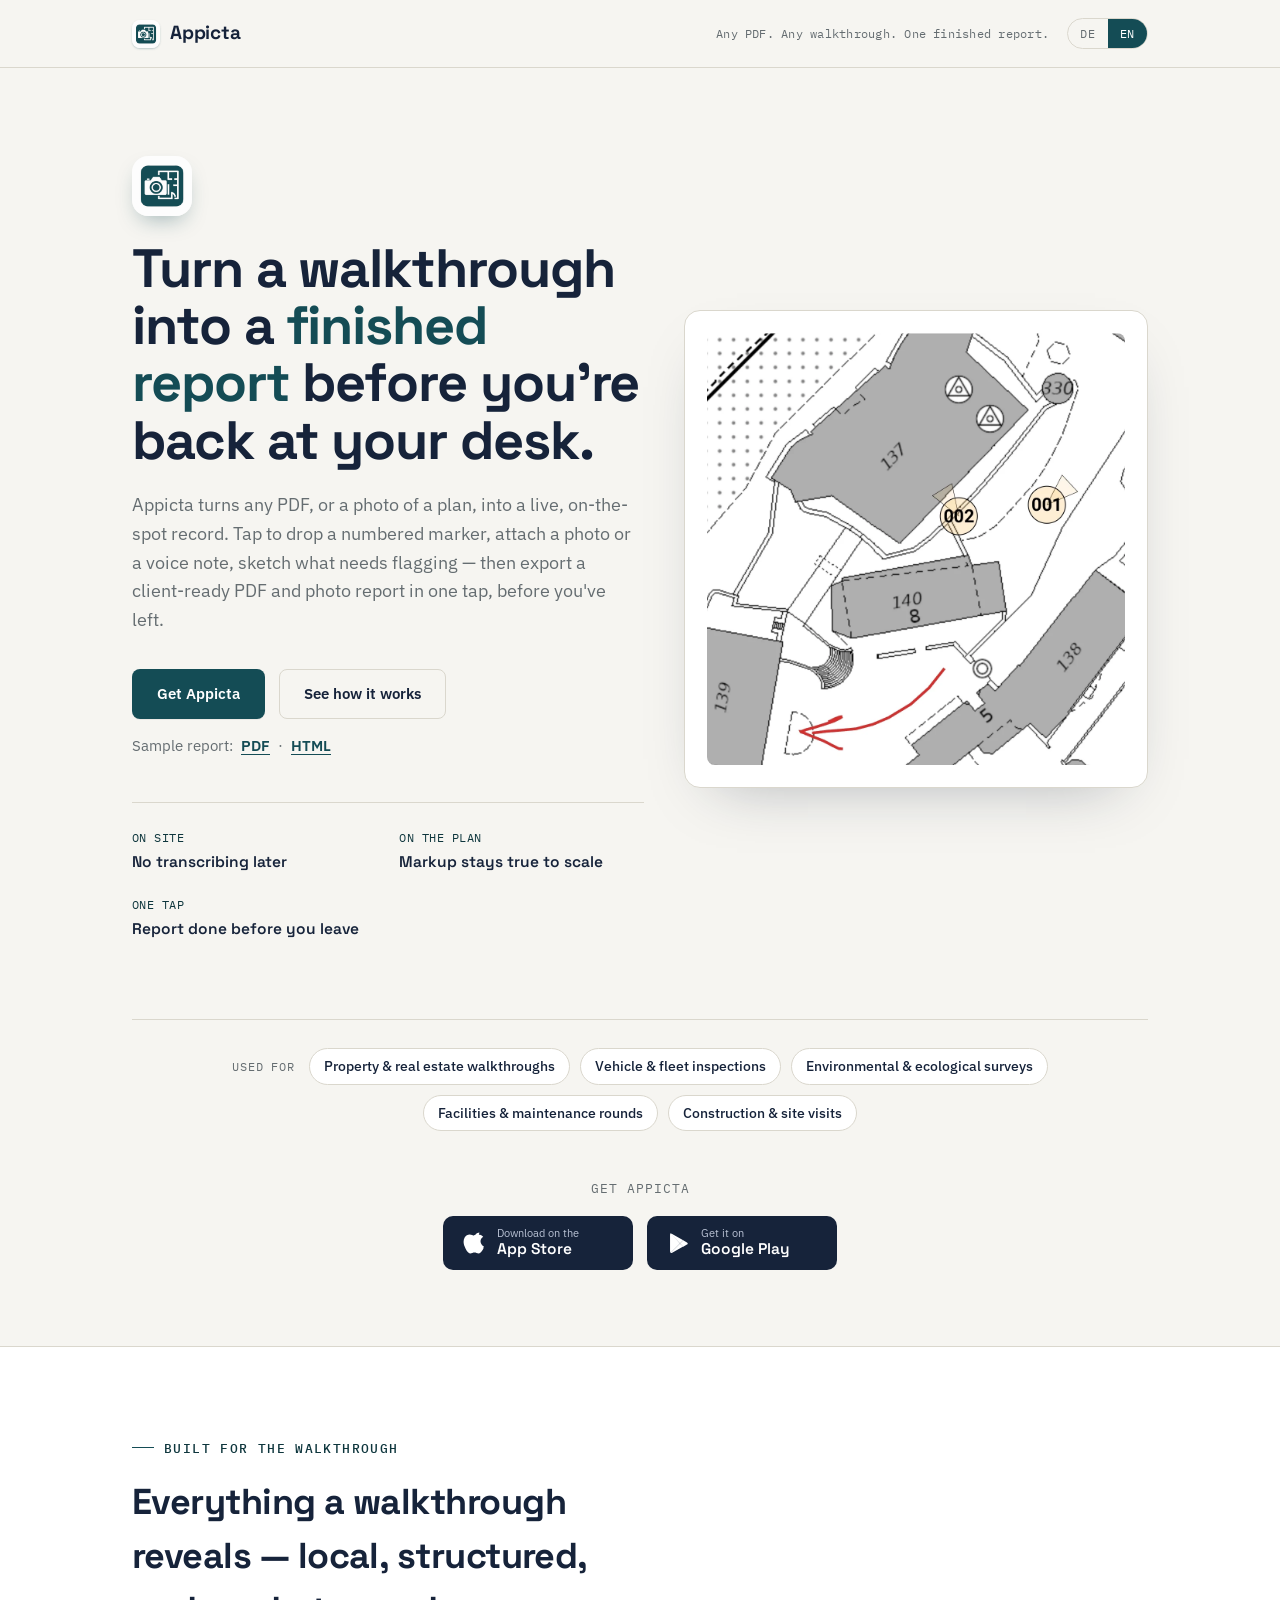
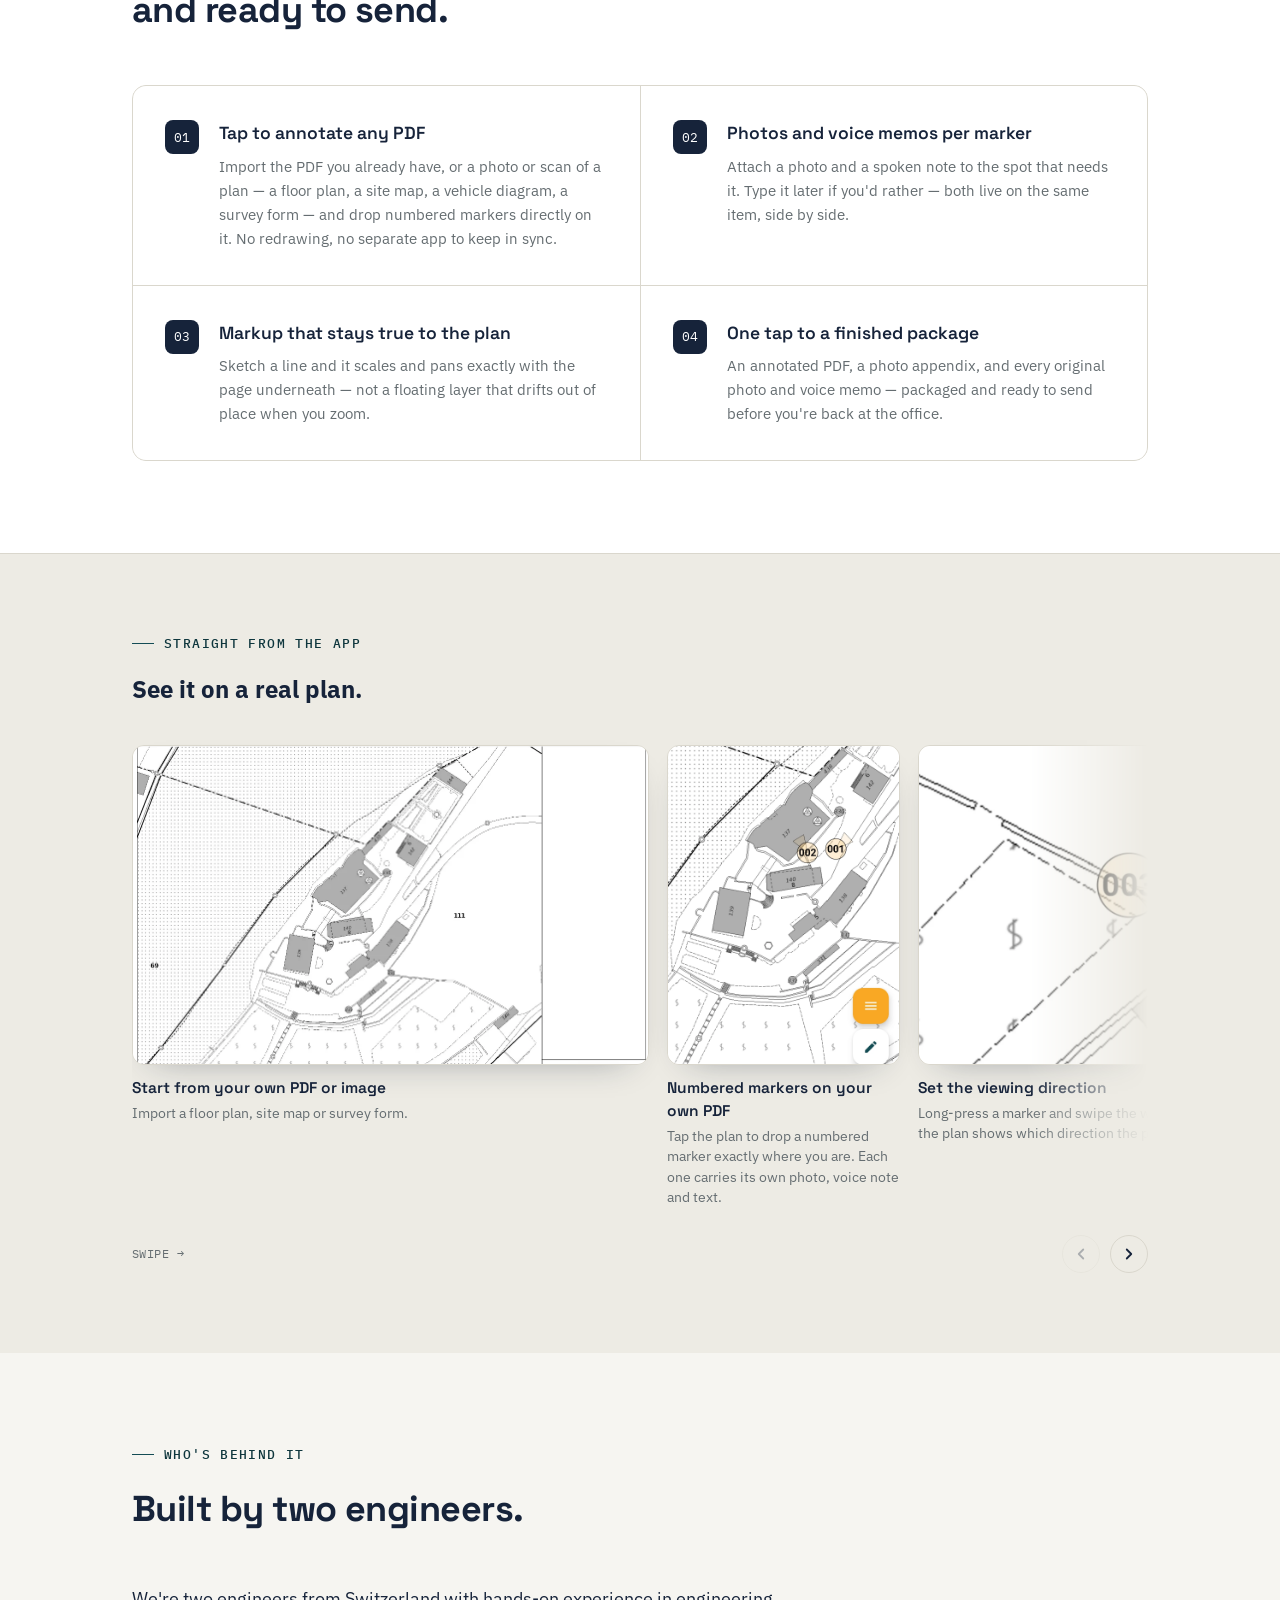
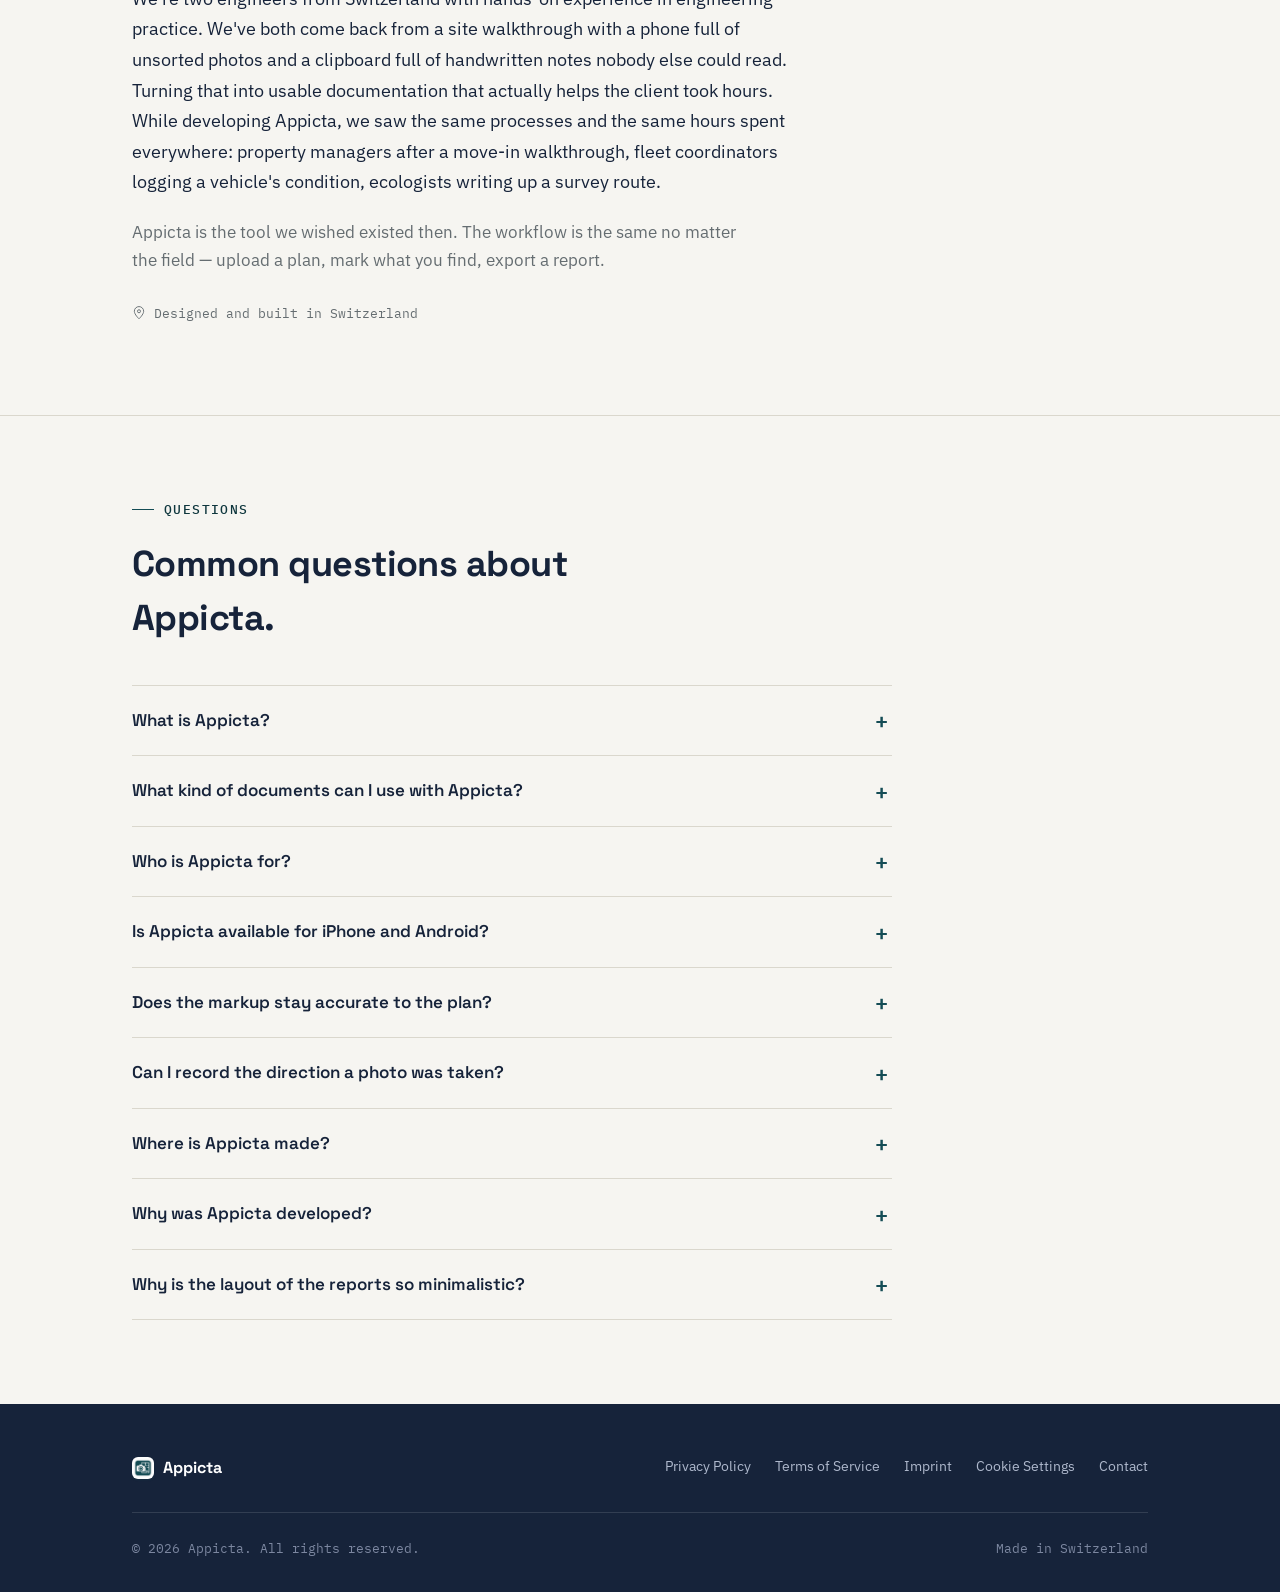
==== commit b9d41312: "Remove founder names, résumés and LinkedIn links from homepage, structured data and llms.txt Co-Auth" ====
--- a/index.html
+++ b/index.html
@@ -862,11 +862,7 @@
         "@type": "Place",
         "address": { "@type": "PostalAddress", "addressCountry": "CH" }
       },
-      "areaServed": "Worldwide",
-      "founder": [
-        { "@type": "Person", "name": "Tobias Hauri", "jobTitle": "Developer", "sameAs": "https://www.linkedin.com/in/tobias-h-b0b5a01b9/" },
-        { "@type": "Person", "name": "David Filiberti", "jobTitle": "Developer", "sameAs": "https://www.linkedin.com/in/david-filiberti-50a7b71b7/" }
-      ]
+      "areaServed": "Worldwide"
     },
     {
       "@type": "WebSite",
@@ -1184,47 +1180,6 @@
       <p class="about-lede reveal" data-i18n="t56">We're two engineers from Switzerland with hands-on experience in engineering practice. We've both come back from a site walkthrough with a phone full of unsorted photos and a clipboard full of handwritten notes nobody else could read. Turning that into usable documentation that actually helps the client took hours. While developing Appicta, we saw the same processes and the same hours spent everywhere: property managers after a move-in walkthrough, fleet coordinators logging a vehicle's condition, ecologists writing up a survey route.</p>
       <p class="about-lede reveal" data-i18n="t57">Appicta is the tool we wished existed then. The workflow is the same no matter the field — upload a plan, mark what you find, export a report.</p>
 
-      <div class="founders reveal">
-        <div class="founder-card">
-          <div class="founder-avatar" aria-hidden="true">TH</div>
-          <h4>Tobias Hauri</h4>
-          <span class="founder-role" data-i18n="t58">Developer</span>
-          <div class="resume">
-            <h5 data-i18n="t59">R&eacute;sum&eacute;</h5>
-            <ul>
-              <li>Risk &amp; Reliability Engineer &mdash; Risk&amp;Safety AG</li>
-              <li>Bridge Engineer &mdash; ACS Partner AG</li>
-              <li>Structural Engineering &mdash; ETH Zürich</li>
-            </ul>
-          </div>
-          <div class="founder-links">
-            <a class="linkedin-link" href="https://www.linkedin.com/in/tobias-h-b0b5a01b9/" target="_blank" rel="noopener noreferrer" aria-label="Tobias Hauri on LinkedIn (opens in a new tab)" data-i18n-aria-label="a109">
-              <svg width="16" height="16" viewBox="0 0 24 24" fill="currentColor" aria-hidden="true"><path d="M20.45 20.45h-3.56v-5.57c0-1.33-.02-3.04-1.85-3.04-1.85 0-2.14 1.45-2.14 2.94v5.67H9.34V9h3.42v1.56h.05c.48-.9 1.64-1.85 3.37-1.85 3.6 0 4.27 2.37 4.27 5.45v6.29zM5.34 7.43a2.07 2.07 0 1 1 0-4.14 2.07 2.07 0 0 1 0 4.14zM7.12 20.45H3.56V9h3.56v11.45zM22.22 0H1.77C.79 0 0 .77 0 1.72v20.56C0 23.23.79 24 1.77 24h20.45c.98 0 1.78-.77 1.78-1.72V1.72C24 .77 23.2 0 22.22 0z"/></svg>
-              <span data-i18n="t60">View LinkedIn profile</span>
-            </a>
-          </div>
-        </div>
-        <div class="founder-card">
-          <div class="founder-avatar" aria-hidden="true">DF</div>
-          <h4>David Filiberti</h4>
-          <span class="founder-role" data-i18n="t61">Developer</span>
-          <div class="resume">
-            <h5 data-i18n="t62">R&eacute;sum&eacute;</h5>
-            <ul>
-              <li>Computer Vision Engineer &mdash; Sentinus AG</li>
-              <li>Robotics, Systems and Control &mdash; ETH Zürich</li>
-            </ul>
-          </div>
-          <div class="founder-links">
-            <a class="linkedin-link" href="https://www.linkedin.com/in/david-filiberti-50a7b71b7/" target="_blank" rel="noopener noreferrer" aria-label="David Filiberti on LinkedIn (opens in a new tab)" data-i18n-aria-label="a110">
-              <svg width="16" height="16" viewBox="0 0 24 24" fill="currentColor" aria-hidden="true"><path d="M20.45 20.45h-3.56v-5.57c0-1.33-.02-3.04-1.85-3.04-1.85 0-2.14 1.45-2.14 2.94v5.67H9.34V9h3.42v1.56h.05c.48-.9 1.64-1.85 3.37-1.85 3.6 0 4.27 2.37 4.27 5.45v6.29zM5.34 7.43a2.07 2.07 0 1 1 0-4.14 2.07 2.07 0 0 1 0 4.14zM7.12 20.45H3.56V9h3.56v11.45zM22.22 0H1.77C.79 0 0 .77 0 1.72v20.56C0 23.23.79 24 1.77 24h20.45c.98 0 1.78-.77 1.78-1.72V1.72C24 .77 23.2 0 22.22 0z"/></svg>
-              <span data-i18n="t63">View LinkedIn profile</span>
-            </a>
-          </div>
-        </div>
-      </div>
-      <p class="founders-note reveal" data-i18n="t64">No headshots here &mdash; open a LinkedIn profile above to see who you’re talking to.</p>
-
       <div class="location-note">
         <svg width="14" height="14" viewBox="0 0 24 24" fill="none" xmlns="http://www.w3.org/2000/svg"><path d="M12 22s8-7.58 8-13a8 8 0 1 0-16 0c0 5.42 8 13 8 13z" stroke="#656D71" stroke-width="1.6"/><circle cx="12" cy="9" r="2.6" stroke="#656D71" stroke-width="1.6"/></svg>
         <span data-i18n="t65">Designed and built in Switzerland</span>
@@ -1348,7 +1303,7 @@
 
 <script>
 (function () {
-  var DE = {"t1": "Zum Inhalt springen", "t2": "Jedes PDF. Jeder Rundgang. Ein fertiger Bericht.", "t3": "Machen Sie aus einem Rundgang einen <em>fertigen Bericht</em>, noch bevor Sie wieder am Schreibtisch sitzen.", "t4": "Appicta macht aus jedem PDF oder Plan-Foto eine Dokumentation direkt vor Ort. Tippen Sie, um eine nummerierte Markierung zu setzen, hängen Sie ein Foto oder eine Sprachnotiz an, skizzieren Sie, was auffällt – und exportieren Sie dann mit einem Klick einen fertigen PDF- und Fotobericht, noch bevor Sie den Ort verlassen.", "t5": "Appicta herunterladen", "t6": "So funktioniert es", "t7": "VOR ORT", "t8": "Kein Abtippen im Nachhinein", "t9": "AUF DEM PLAN", "t10": "Markierungen bleiben massstabsgetreu", "t11": "EIN KLICK", "t12": "Bericht fertig, bevor Sie gehen", "t13": "Einsatzgebiete", "t14": "Immobilienbegehungen", "t15": "Fahrzeug- und Flottenkontrollen", "t16": "Umwelt- und Ökologie-Erhebungen", "t17": "Gebäudebetrieb und Unterhaltsrundgänge", "t18": "Baustellen- und Objektbesuche", "t19": "Appicta herunterladen", "t20": "Demnächst", "t21": "Laden im", "t22": "Jetzt bei", "t23": "Gemacht für den Rundgang", "t24": "Alles, was eine Begehung offenbart – zentral, strukturiert und bereit für den Versand.", "t25": "Tippen, um jedes PDF zu markieren", "t26": "Importieren Sie das PDF, das Sie bereits haben, oder ein Foto bzw. einen Scan eines Plans – einen Grundriss, einen Lageplan, ein Fahrzeugschema, ein Erhebungsformular – und setzen Sie nummerierte Markierungen direkt darauf. Kein Neuzeichnen, keine zweite App, die synchron gehalten werden muss.", "t27": "Fotos und Sprachmemo pro Markierung", "t28": "Hängen Sie ein Foto und eine Sprachnotiz an die Stelle, die es braucht. Tippen Sie den Text später, wenn Sie möchten – beides liegt am selben Eintrag, nebeneinander.", "t29": "Markierungen, die dem Plan treu bleiben", "t30": "Skizzieren Sie eine Linie, und sie skaliert und verschiebt sich exakt mit der Seite darunter – keine schwebende Ebene, die beim Zoomen verrutscht.", "t31": "Ein Klick zum fertigen Paket", "t32": "Ein annotiertes PDF, ein Foto-Anhang sowie alle Originalfotos und Sprachmemos – gepackt und versandbereit, noch bevor Sie wieder im Büro sind.", "t33": "Direkt aus der App", "t34": "Sehen Sie es auf einem echten Plan.", "t35": "Starten Sie mit Ihrem eigenen PDF oder Bild", "t36": "Importieren Sie einen Grundriss, Lageplan oder ein Erhebungsformular.", "t37": "Nummerierte Markierungen auf Ihrem PDF", "t38": "Tippen Sie auf den Plan, um genau dort eine nummerierte Markierung zu setzen, wo Sie stehen. Jede trägt ihr eigenes Foto, ihre Sprachnotiz und ihren Text.", "t39": "Blickrichtung festlegen", "t40": "Drücken Sie lange auf eine Markierung und wischen Sie in Ihre Blickrichtung. Der Kegel auf dem Plan zeigt, in welche Richtung das Foto aufgenommen wurde.", "t41": "Auf dem Plan zeichnen und beschriften", "t42": "Zeichnen Sie eine Linie oder fügen Sie eine Textnotiz hinzu, wo es wichtig ist. Sie bleibt beim Zoomen und Verschieben fest auf dem Plan.", "t43": "Stift, Radierer, Formen", "t44": "Wählen Sie ein Werkzeug und markieren Sie den Plan.", "t45": "Direkt unterwegs skizzieren", "t46": "Bäume, Flächen oder Wege kennzeichnen.", "t47": "Markierungen und Skizzen", "t48": "Alles bleibt auf demselben Plan.", "t49": "Export mit einem Klick", "t50": "Layout anpassen oder zuerst die Vorschau ansehen.", "t51": "Export-Inhalt wählen", "t52": "PDF, Fotos, Sprachmemos und ein HTML-Bericht.", "t53": "WISCHEN →", "t54": "Wer dahintersteckt", "t55": "Von zwei Ingenieuren entwickelt.", "t56": "Wir sind zwei Ingenieure aus der Schweiz und verfügen über praktische Erfahrung in der Ingenieurarbeit. Wir sind beide schon von einer Begehung zurückgekehrt, mit einem Telefon voller unsortierter Fotos und einem Klemmbrett voller Handnotizen, die sonst niemand lesen konnte. Daraus eine brauchbare Dokumentation zu erstellen, die dem Kunden etwas nützt, dauerte Stunden. Im Zuge der Entwicklung sahen wir dieselben Prozesse und dieselben aufgewendeten Stunden überall: Liegenschaftsverwalter nach einer Wohnungsübergabe, Flottenverantwortliche, die den Zustand eines Fahrzeugs festhalten, Ökologinnen und Ökologen, die eine Erhebungsroute auswerten.", "t57": "Appicta ist das Werkzeug, das wir uns damals gewünscht hätten. Der Ablauf ist in jedem Fachgebiet derselbe – einen Plan hochladen, markieren, was von Interesse ist, einen Bericht exportieren.", "t58": "Entwickler", "t59": "Lebenslauf", "t60": "LinkedIn-Profil ansehen", "t61": "Entwickler", "t62": "Lebenslauf", "t63": "LinkedIn-Profil ansehen", "t64": "Keine Porträtfotos hier – öffnen Sie oben ein LinkedIn-Profil, um zu sehen, mit wem Sie es zu tun haben.", "t65": "In der Schweiz entworfen und entwickelt", "t66": "Fragen", "t67": "Häufige Fragen zu Appicta.", "t68": "Was ist Appicta?", "t69": "Appicta ist eine mobile App, die aus jedem PDF oder Planbild eine Inspektionsdokumentation direkt vor Ort macht. Sie importieren einen Plan, setzen nummerierte Markierungen darauf, hängen Fotos und Sprachnotizen an, skizzieren, was auffällt, und exportieren mit einem Klick einen fertigen PDF- und Fotobericht – noch bevor Sie das Objekt verlassen.", "t70": "Welche Dokumente kann ich mit Appicta verwenden?", "t71": "Jedes PDF, das Sie bereits haben: einen Grundriss, einen Lageplan, ein Fahrzeugschema oder ein Erhebungsformular. Sie müssen nichts neu zeichnen und keine zweite App synchron halten – Sie markieren direkt im PDF. Sie können auch Bilder importieren, etwa Fotos oder Scans eines Plans; Appicta wandelt sie in ein PDF zum Markieren um.", "t72": "Für wen ist Appicta gedacht?", "t73": "Für kleine Teams, deren Arbeit darin besteht, einen Ort zu begehen, Feststellungen zu machen und diese anschliessend zu dokumentieren – etwa Immobilienbegehungen, Fahrzeug- und Flottenkontrollen, Umwelt- und Ökologie-Erhebungen, Rundgänge im Gebäudeunterhalt und Baustellenbesuche.", "t74": "Gibt es Appicta für iPhone und Android?", "t75": "Appicta ist ab sofort für das iPhone im Apple App Store und für Android bei Google Play erhältlich.", "t76": "Bleibt die Markierung auf dem Plan exakt?", "t77": "Ja. Skizzen und Markierungen skalieren und verschieben sich exakt mit der Seite darunter. Sie bleiben deshalb planbezogen und verrutschen beim Zoomen nicht.", "t78": "Kann ich die Aufnahmerichtung eines Fotos festhalten?", "t79": "Ja. Drücken Sie lange auf eine Markierung und wischen Sie in die Richtung, in der aufgenommen wurde. Appicta erfasst diese Richtung und zeigt sie an der Markierung an, sodass jedes Foto im Bericht festhält, wohin es blickte.", "t80": "Wo wird Appicta entwickelt?", "t81": "Appicta wird in der Schweiz von zwei Ingenieuren mit praktischer Felderfahrung entworfen und entwickelt.", "t82": "Warum wurde Appicta entwickelt?", "t83": "Die meiste Inspektionssoftware will eine ganze Plattform sein. Diese Komplexität und Featuredichte bezahlen Sie mit. Wir haben Appicta gebaut, um eine Aufgabe gut zu erledigen: Informationen auf dem Plan erfassen, einen Bericht erstellen und versenden. Und dabei alles offline und lokal zu speichern. Weniger Funktionen, ein einfacheres Werkzeug und ein fairer Preis.", "t84": "Warum ist das Layout der Berichte so minimalistisch?", "t85": "Weil diese Lösung schlank und effizient ist. Da die meisten Fachleute heute KI-Werkzeuge nutzen, ist die Arbeit, die Appicta-Ausgabe per Kopieren und Einfügen in Corporate-Design-Vorlagen (CD) zu übertragen, in wenigen Minuten erledigt.", "t86": "Datenschutzerklärung", "t87": "Nutzungsbedingungen", "t88": "Impressum", "t89": "Cookie-Einstellungen", "t90": "Kontakt", "t91": "© 2026 Appicta. Alle Rechte vorbehalten.", "t92": "Entwickelt in der Schweiz", "a93": "Appicta-App-Symbol", "a94": "Appicta auf einem Situationsplan: nummerierte Markierungen 001 und 002 mit Blickrichtungs-Kegeln und ein roter, von Hand gezeichneter Pfeil", "a95": "Appicta im App Store herunterladen", "a96": "Appicta bei Google Play herunterladen", "a97": "Appicta-Screenshots", "a98": "Vorheriger Screenshot", "a99": "Nächster Screenshot", "a100": "Appicta mit einem importierten Situationsplan, bevor Markierungen gesetzt sind", "a101": "Übersicht eines Situationsplans mit den nummerierten Markierungen 001 und 002", "a102": "Vergrösserte Ansicht der Markierung 003 mit einem durchscheinenden Kegel, der die Aufnahmerichtung zeigt", "a103": "Roter, von Hand gezeichneter Pfeil auf dem Plan, der auf eine Textbeschriftung «entrance» zeigt", "a104": "Zeichenwerkzeuge (Stift, Radierer, Formen, Hand) unter einem Plan mit Markierungen und Skizzen", "a105": "Plan mit nummerierten Markierungen, einem roten Pfeil und grünen, von Hand gezeichneten Baumumrissen", "a106": "Plan mit den Markierungen 001 bis 003, einem roten Pfeil und grün skizzierten Bäumen", "a107": "Export-Dialog mit Layout Properties, Export Options, Export Preview und Export", "a108": "Export-Optionen mit Kontrollkästchen für kombiniertes PDF, komprimiertes PDF, Originalfotos, Sprachmemos und HTML-Bericht", "a109": "Tobias Hauri auf LinkedIn (öffnet in neuem Tab)", "a110": "David Filiberti auf LinkedIn (öffnet in neuem Tab)", "a111": "Rechtliches", "a112": "Datenschutzerklärung schliessen", "t113": "Datenschutzerklärung für Appicta", "t114": "Beispielbericht:", "a112b": "Beispielbericht als PDF öffnen (öffnet in neuem Tab)", "a113b": "Beispielbericht als HTML öffnen (öffnet in neuem Tab)"};
+  var DE = {"t1": "Zum Inhalt springen", "t2": "Jedes PDF. Jeder Rundgang. Ein fertiger Bericht.", "t3": "Machen Sie aus einem Rundgang einen <em>fertigen Bericht</em>, noch bevor Sie wieder am Schreibtisch sitzen.", "t4": "Appicta macht aus jedem PDF oder Plan-Foto eine Dokumentation direkt vor Ort. Tippen Sie, um eine nummerierte Markierung zu setzen, hängen Sie ein Foto oder eine Sprachnotiz an, skizzieren Sie, was auffällt – und exportieren Sie dann mit einem Klick einen fertigen PDF- und Fotobericht, noch bevor Sie den Ort verlassen.", "t5": "Appicta herunterladen", "t6": "So funktioniert es", "t7": "VOR ORT", "t8": "Kein Abtippen im Nachhinein", "t9": "AUF DEM PLAN", "t10": "Markierungen bleiben massstabsgetreu", "t11": "EIN KLICK", "t12": "Bericht fertig, bevor Sie gehen", "t13": "Einsatzgebiete", "t14": "Immobilienbegehungen", "t15": "Fahrzeug- und Flottenkontrollen", "t16": "Umwelt- und Ökologie-Erhebungen", "t17": "Gebäudebetrieb und Unterhaltsrundgänge", "t18": "Baustellen- und Objektbesuche", "t19": "Appicta herunterladen", "t20": "Demnächst", "t21": "Laden im", "t22": "Jetzt bei", "t23": "Gemacht für den Rundgang", "t24": "Alles, was eine Begehung offenbart – zentral, strukturiert und bereit für den Versand.", "t25": "Tippen, um jedes PDF zu markieren", "t26": "Importieren Sie das PDF, das Sie bereits haben, oder ein Foto bzw. einen Scan eines Plans – einen Grundriss, einen Lageplan, ein Fahrzeugschema, ein Erhebungsformular – und setzen Sie nummerierte Markierungen direkt darauf. Kein Neuzeichnen, keine zweite App, die synchron gehalten werden muss.", "t27": "Fotos und Sprachmemo pro Markierung", "t28": "Hängen Sie ein Foto und eine Sprachnotiz an die Stelle, die es braucht. Tippen Sie den Text später, wenn Sie möchten – beides liegt am selben Eintrag, nebeneinander.", "t29": "Markierungen, die dem Plan treu bleiben", "t30": "Skizzieren Sie eine Linie, und sie skaliert und verschiebt sich exakt mit der Seite darunter – keine schwebende Ebene, die beim Zoomen verrutscht.", "t31": "Ein Klick zum fertigen Paket", "t32": "Ein annotiertes PDF, ein Foto-Anhang sowie alle Originalfotos und Sprachmemos – gepackt und versandbereit, noch bevor Sie wieder im Büro sind.", "t33": "Direkt aus der App", "t34": "Sehen Sie es auf einem echten Plan.", "t35": "Starten Sie mit Ihrem eigenen PDF oder Bild", "t36": "Importieren Sie einen Grundriss, Lageplan oder ein Erhebungsformular.", "t37": "Nummerierte Markierungen auf Ihrem PDF", "t38": "Tippen Sie auf den Plan, um genau dort eine nummerierte Markierung zu setzen, wo Sie stehen. Jede trägt ihr eigenes Foto, ihre Sprachnotiz und ihren Text.", "t39": "Blickrichtung festlegen", "t40": "Drücken Sie lange auf eine Markierung und wischen Sie in Ihre Blickrichtung. Der Kegel auf dem Plan zeigt, in welche Richtung das Foto aufgenommen wurde.", "t41": "Auf dem Plan zeichnen und beschriften", "t42": "Zeichnen Sie eine Linie oder fügen Sie eine Textnotiz hinzu, wo es wichtig ist. Sie bleibt beim Zoomen und Verschieben fest auf dem Plan.", "t43": "Stift, Radierer, Formen", "t44": "Wählen Sie ein Werkzeug und markieren Sie den Plan.", "t45": "Direkt unterwegs skizzieren", "t46": "Bäume, Flächen oder Wege kennzeichnen.", "t47": "Markierungen und Skizzen", "t48": "Alles bleibt auf demselben Plan.", "t49": "Export mit einem Klick", "t50": "Layout anpassen oder zuerst die Vorschau ansehen.", "t51": "Export-Inhalt wählen", "t52": "PDF, Fotos, Sprachmemos und ein HTML-Bericht.", "t53": "WISCHEN →", "t54": "Wer dahintersteckt", "t55": "Von zwei Ingenieuren entwickelt.", "t56": "Wir sind zwei Ingenieure aus der Schweiz und verfügen über praktische Erfahrung in der Ingenieurarbeit. Wir sind beide schon von einer Begehung zurückgekehrt, mit einem Telefon voller unsortierter Fotos und einem Klemmbrett voller Handnotizen, die sonst niemand lesen konnte. Daraus eine brauchbare Dokumentation zu erstellen, die dem Kunden etwas nützt, dauerte Stunden. Während der Entwicklung der App sahen wir dieselben Prozesse und dieselben aufgewendeten Stunden überall: Liegenschaftsverwalter nach einer Wohnungsübergabe, Flottenverantwortliche, die den Zustand eines Fahrzeugs festhalten, Ökologinnen und Ökologen, die eine Erhebungsroute auswerten.", "t57": "Appicta ist das Werkzeug, das wir uns damals gewünscht hätten. Der Ablauf ist in jedem Fachgebiet derselbe – einen Plan hochladen, markieren, was von Interesse ist, einen Bericht exportieren.", "t58": "Entwickler", "t59": "Lebenslauf", "t60": "LinkedIn-Profil ansehen", "t61": "Entwickler", "t62": "Lebenslauf", "t63": "LinkedIn-Profil ansehen", "t64": "Keine Porträtfotos hier – öffnen Sie oben ein LinkedIn-Profil, um zu sehen, mit wem Sie es zu tun haben.", "t65": "In der Schweiz entworfen und entwickelt", "t66": "Fragen", "t67": "Häufige Fragen zu Appicta.", "t68": "Was ist Appicta?", "t69": "Appicta ist eine mobile App, die aus jedem PDF oder Planbild eine Inspektionsdokumentation direkt vor Ort macht. Sie importieren einen Plan, setzen nummerierte Markierungen darauf, hängen Fotos und Sprachnotizen an, skizzieren, was auffällt, und exportieren mit einem Klick einen fertigen PDF- und Fotobericht – noch bevor Sie das Objekt verlassen.", "t70": "Welche Dokumente kann ich mit Appicta verwenden?", "t71": "Jedes PDF, das Sie bereits haben: einen Grundriss, einen Lageplan, ein Fahrzeugschema oder ein Erhebungsformular. Sie müssen nichts neu zeichnen und keine zweite App synchron halten – Sie markieren direkt im PDF. Sie können auch Bilder importieren, etwa Fotos oder Scans eines Plans; Appicta wandelt sie in ein PDF zum Markieren um.", "t72": "Für wen ist Appicta gedacht?", "t73": "Für kleine Teams, deren Arbeit darin besteht, einen Ort zu begehen, Feststellungen zu machen und diese anschliessend zu dokumentieren – etwa Immobilienbegehungen, Fahrzeug- und Flottenkontrollen, Umwelt- und Ökologie-Erhebungen, Rundgänge im Gebäudeunterhalt und Baustellenbesuche.", "t74": "Gibt es Appicta für iPhone und Android?", "t75": "Appicta ist ab sofort für das iPhone im Apple App Store und für Android bei Google Play erhältlich.", "t76": "Bleibt die Markierung auf dem Plan exakt?", "t77": "Ja. Skizzen und Markierungen skalieren und verschieben sich exakt mit der Seite darunter. Sie bleiben deshalb planbezogen und verrutschen beim Zoomen nicht.", "t78": "Kann ich die Aufnahmerichtung eines Fotos festhalten?", "t79": "Ja. Drücken Sie lange auf eine Markierung und wischen Sie in die Richtung, in der aufgenommen wurde. Appicta erfasst diese Richtung und zeigt sie an der Markierung an, sodass jedes Foto im Bericht festhält, wohin es blickte.", "t80": "Wo wird Appicta entwickelt?", "t81": "Appicta wird in der Schweiz von zwei Ingenieuren mit praktischer Felderfahrung entworfen und entwickelt.", "t82": "Warum wurde Appicta entwickelt?", "t83": "Die meiste Inspektionssoftware will eine ganze Plattform sein. Diese Komplexität und Featuredichte bezahlen Sie mit. Wir haben Appicta gebaut, um eine Aufgabe gut zu erledigen: Informationen auf dem Plan erfassen, einen Bericht erstellen und versenden. Und dabei alles offline und lokal zu speichern. Weniger Funktionen, ein einfacheres Werkzeug und ein fairer Preis.", "t84": "Warum ist das Layout der Berichte so minimalistisch?", "t85": "Weil diese Lösung schlank und effizient ist. Da die meisten Fachleute heute KI-Werkzeuge nutzen, ist die Arbeit, die Appicta-Ausgabe per Kopieren und Einfügen in Corporate-Design-Vorlagen (CD) zu übertragen, in wenigen Minuten erledigt.", "t86": "Datenschutzerklärung", "t87": "Nutzungsbedingungen", "t88": "Impressum", "t89": "Cookie-Einstellungen", "t90": "Kontakt", "t91": "© 2026 Appicta. Alle Rechte vorbehalten.", "t92": "Entwickelt in der Schweiz", "a93": "Appicta-App-Symbol", "a94": "Appicta auf einem Situationsplan: nummerierte Markierungen 001 und 002 mit Blickrichtungs-Kegeln und ein roter, von Hand gezeichneter Pfeil", "a95": "Appicta im App Store herunterladen", "a96": "Appicta bei Google Play herunterladen", "a97": "Appicta-Screenshots", "a98": "Vorheriger Screenshot", "a99": "Nächster Screenshot", "a101": "Übersicht eines Situationsplans mit den nummerierten Markierungen 001 und 002", "a102": "Vergrösserte Ansicht der Markierung 003 mit einem durchscheinenden Kegel, der die Aufnahmerichtung zeigt", "a103": "Roter, von Hand gezeichneter Pfeil auf dem Plan, der auf eine Textbeschriftung «entrance» zeigt", "a104": "Zeichenwerkzeuge (Stift, Radierer, Formen, Hand) unter einem Plan mit Markierungen und Skizzen", "a105": "Plan mit nummerierten Markierungen, einem roten Pfeil und grünen, von Hand gezeichneten Baumumrissen", "a106": "Plan mit den Markierungen 001 bis 003, einem roten Pfeil und grün skizzierten Bäumen", "a107": "Export-Dialog mit Layout Properties, Export Options, Export Preview und Export", "a108": "Export-Optionen mit Kontrollkästchen für kombiniertes PDF, komprimiertes PDF, Originalfotos, Sprachmemos und HTML-Bericht", "a111": "Rechtliches", "a112": "Datenschutzerklärung schliessen", "t113": "Datenschutzerklärung für Appicta", "t114": "Beispielbericht:", "a112b": "Beispielbericht als PDF öffnen (öffnet in neuem Tab)", "a113b": "Beispielbericht als HTML öffnen (öffnet in neuem Tab)"};
   var META = {
     en: { title: document.title, desc: (document.querySelector('meta[name="description"]')||{}).content,
           tw: (document.querySelector('meta[name="twitter:description"]')||{}).content },
